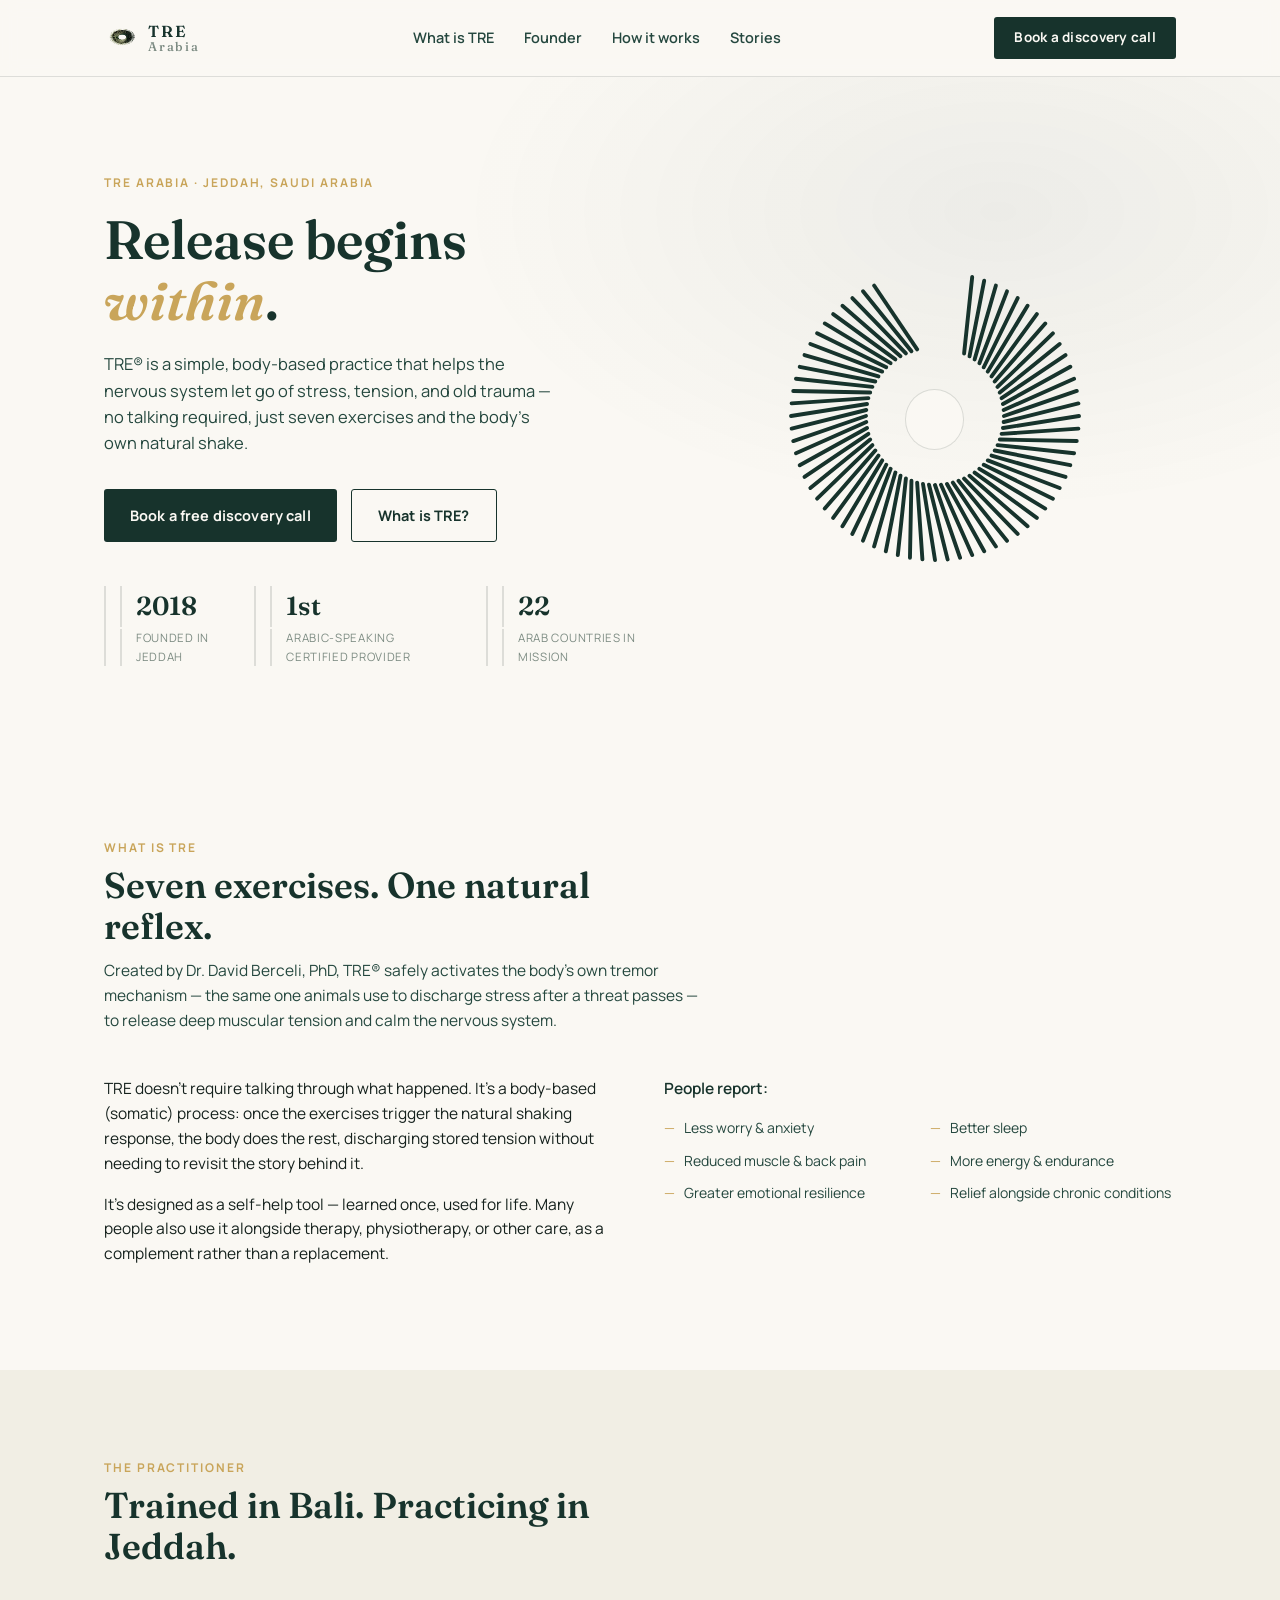
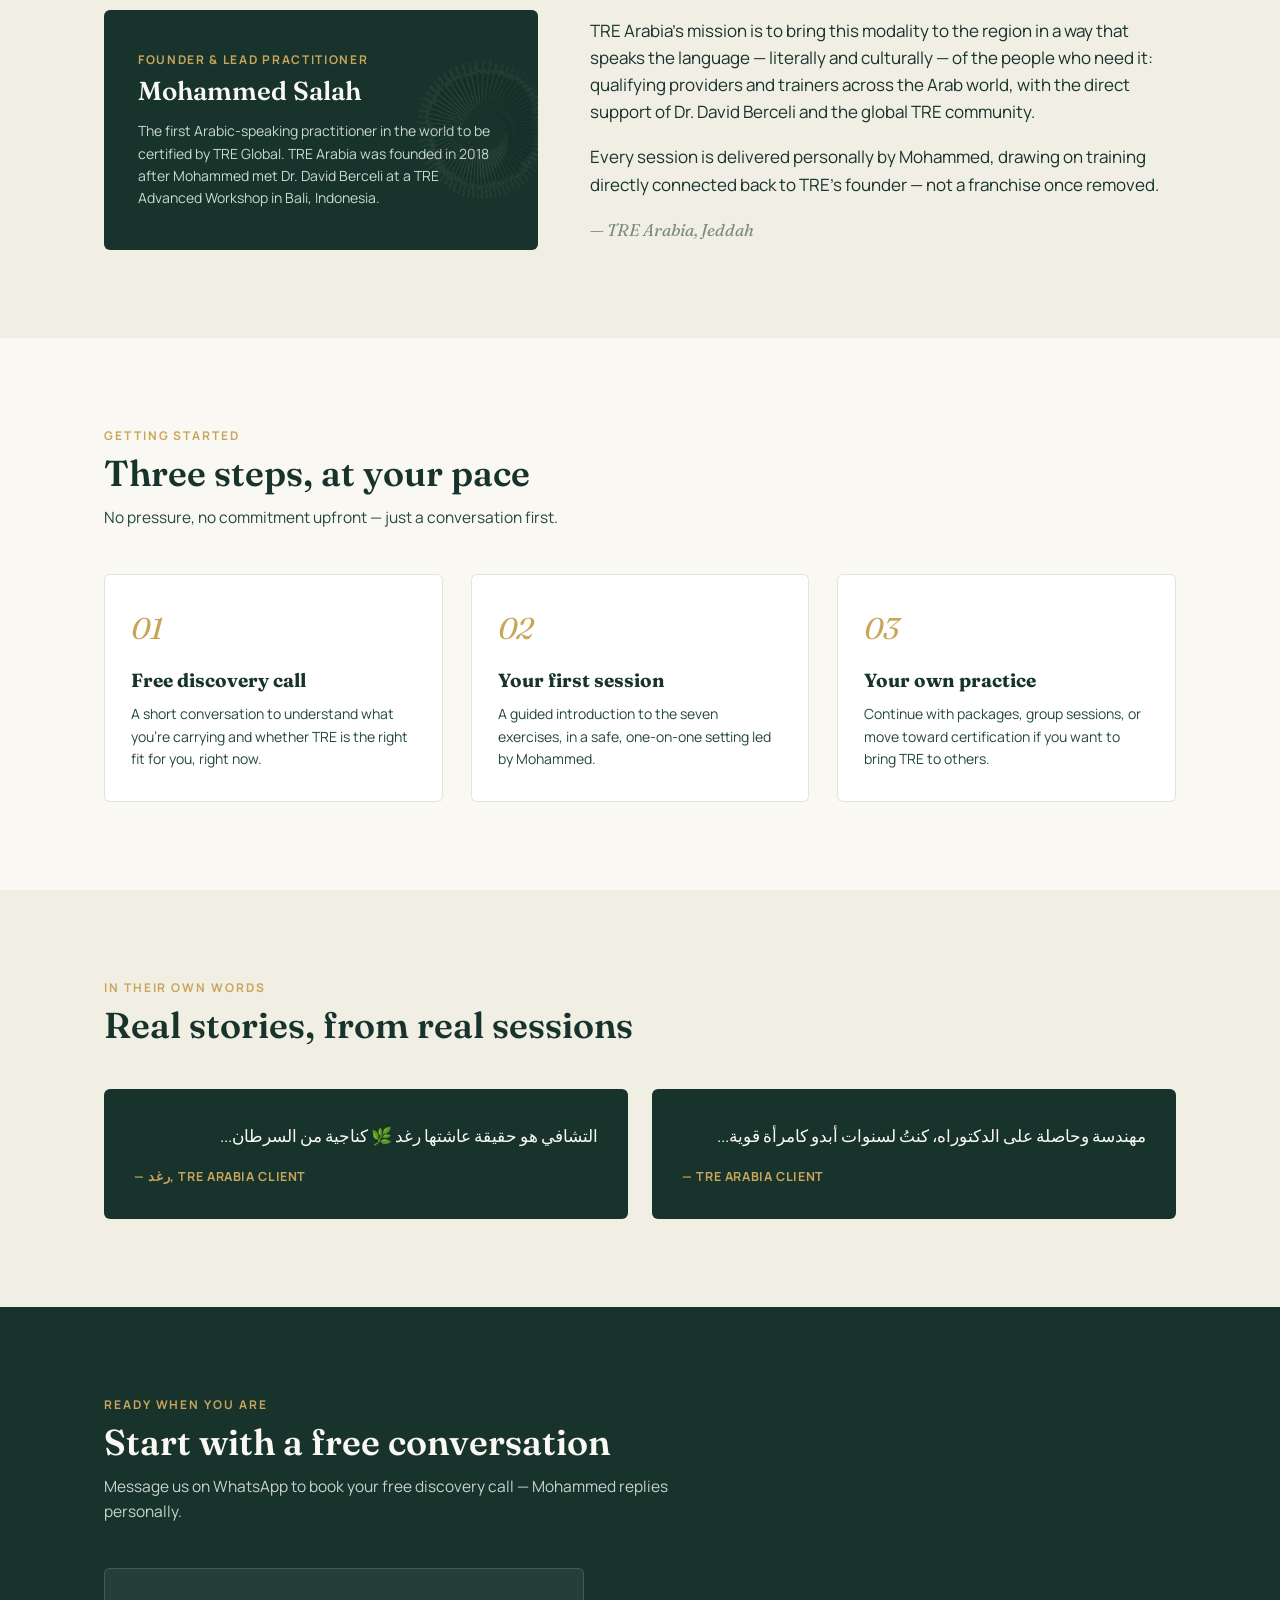
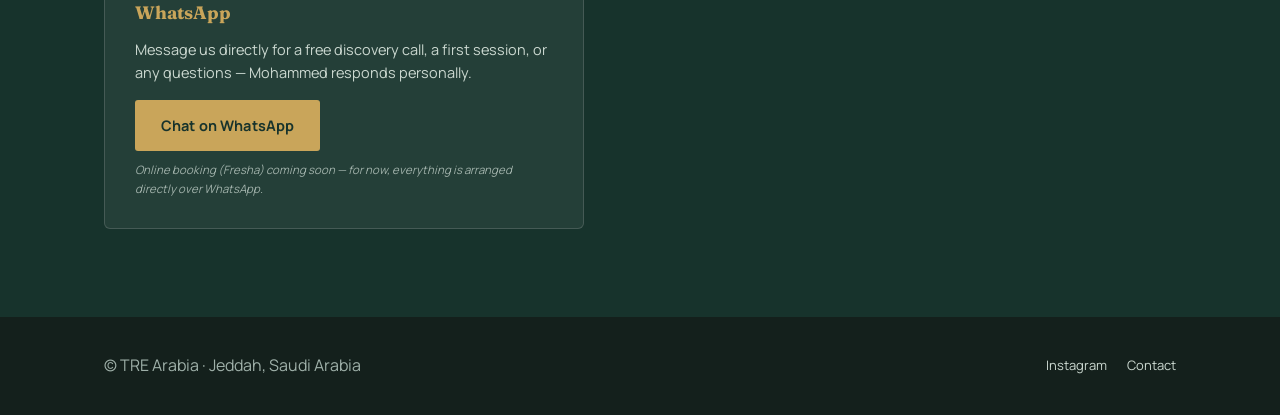
==== index.html @ e0262ec1 "Add files via upload" ====
<!DOCTYPE html>
<html lang="en">
<head>
<meta charset="UTF-8">
<meta name="viewport" content="width=device-width, initial-scale=1.0">
<title>TRE Arabia — Release Begins Within</title>
<meta name="description" content="TRE Arabia brings Tension & Trauma Releasing Exercises to Jeddah and the Gulf, led by Mohammed Salah — the first Arabic-speaking TRE Global–certified practitioner in the world.">
<link rel="icon" href="logo.png">
<link rel="preconnect" href="https://fonts.googleapis.com">
<link href="https://fonts.googleapis.com/css2?family=Fraunces:ital,opsz,wght@0,9..144,400;0,9..144,600;1,9..144,500&family=Manrope:wght@400;500;600;700;800&display=swap" rel="stylesheet">
<link rel="stylesheet" href="styles.css">
</head>
<body>

<nav class="nav">
  <div class="wrap">
    <a href="#top" class="nav-brand"><img src="mark.png" alt="TRE Arabia"><span class="nav-brand-text"><span class="l1">TRE</span><span class="l2">Arabia</span></span></a>
    <div class="nav-links">
      <a href="#what-is-tre">What is TRE</a>
      <a href="#founder">Founder</a>
      <a href="#how-it-works">How it works</a>
      <a href="#testimonials">Stories</a>
    </div>
    <a href="#contact" class="nav-cta">Book a discovery call</a>
  </div>
</nav>

<header class="hero" id="top">
  <div class="wrap">
    <div>
      <div class="eyebrow hero-eyebrow">TRE Arabia · Jeddah, Saudi Arabia</div>
      <h1>Release begins <em>within</em>.</h1>
      <p class="lede">TRE® is a simple, body-based practice that helps the nervous system let go of stress, tension, and old trauma — no talking required, just seven exercises and the body's own natural shake.</p>
      <div class="hero-actions">
        <a href="#contact" class="btn btn-primary">Book a free discovery call</a>
        <a href="#what-is-tre" class="btn btn-ghost">What is TRE?</a>
      </div>
      <div class="hero-stats">
        <div><div class="n">2018</div><div class="l">Founded in Jeddah</div></div>
        <div><div class="n">1st</div><div class="l">Arabic-speaking certified provider</div></div>
        <div><div class="n">22</div><div class="l">Arab countries in mission</div></div>
      </div>
    </div>

    <div class="spiral-stage" aria-hidden="true">
      <svg viewBox="0 0 200 200">
        <g class="spiral-line" stroke="#17332C" stroke-width="2.6" stroke-linecap="round" fill="none">
<line x1="145.3" y1="108.0" x2="196.0" y2="100.0" /><line x1="144.4" y1="111.9" x2="195.6" y2="108.4" /><line x1="143.2" y1="115.7" x2="194.5" y2="116.7" /><line x1="141.7" y1="119.4" x2="192.7" y2="124.8" /><line x1="139.8" y1="123.0" x2="190.2" y2="132.8" /><line x1="137.7" y1="126.4" x2="187.0" y2="140.6" /><line x1="135.2" y1="129.6" x2="183.1" y2="148.0" /><line x1="132.5" y1="132.5" x2="178.6" y2="155.1" /><line x1="129.6" y1="135.2" x2="173.5" y2="161.7" /><line x1="126.4" y1="137.7" x2="167.9" y2="167.9" /><line x1="123.0" y1="139.8" x2="161.7" y2="173.5" /><line x1="119.4" y1="141.7" x2="155.1" y2="178.6" /><line x1="115.7" y1="143.2" x2="148.0" y2="183.1" /><line x1="111.9" y1="144.4" x2="140.6" y2="187.0" /><line x1="108.0" y1="145.3" x2="132.8" y2="190.2" /><line x1="104.0" y1="145.8" x2="124.8" y2="192.7" /><line x1="100.0" y1="146.0" x2="116.7" y2="194.5" /><line x1="96.0" y1="145.8" x2="108.4" y2="195.6" /><line x1="92.0" y1="145.3" x2="100.0" y2="196.0" /><line x1="88.1" y1="144.4" x2="91.6" y2="195.6" /><line x1="84.3" y1="143.2" x2="83.3" y2="194.5" /><line x1="80.6" y1="141.7" x2="75.2" y2="192.7" /><line x1="77.0" y1="139.8" x2="67.2" y2="190.2" /><line x1="73.6" y1="137.7" x2="59.4" y2="187.0" /><line x1="70.4" y1="135.2" x2="52.0" y2="183.1" /><line x1="67.5" y1="132.5" x2="44.9" y2="178.6" /><line x1="64.8" y1="129.6" x2="38.3" y2="173.5" /><line x1="62.3" y1="126.4" x2="32.1" y2="167.9" /><line x1="60.2" y1="123.0" x2="26.5" y2="161.7" /><line x1="58.3" y1="119.4" x2="21.4" y2="155.1" /><line x1="56.8" y1="115.7" x2="16.9" y2="148.0" /><line x1="55.6" y1="111.9" x2="13.0" y2="140.6" /><line x1="54.7" y1="108.0" x2="9.8" y2="132.8" /><line x1="54.2" y1="104.0" x2="7.3" y2="124.8" /><line x1="54.0" y1="100.0" x2="5.5" y2="116.7" /><line x1="54.2" y1="96.0" x2="4.4" y2="108.4" /><line x1="54.7" y1="92.0" x2="4.0" y2="100.0" /><line x1="55.6" y1="88.1" x2="4.4" y2="91.6" /><line x1="56.8" y1="84.3" x2="5.5" y2="83.3" /><line x1="58.3" y1="80.6" x2="7.3" y2="75.2" /><line x1="60.2" y1="77.0" x2="9.8" y2="67.2" /><line x1="62.3" y1="73.6" x2="13.0" y2="59.4" /><line x1="64.8" y1="70.4" x2="16.9" y2="52.0" /><line x1="67.5" y1="67.5" x2="21.4" y2="44.9" /><line x1="70.4" y1="64.8" x2="26.5" y2="38.3" /><line x1="73.6" y1="62.3" x2="32.1" y2="32.1" /><line x1="77.0" y1="60.2" x2="38.3" y2="26.5" /><line x1="80.6" y1="58.3" x2="44.9" y2="21.4" /><line x1="84.3" y1="56.8" x2="52.0" y2="16.9" /><line x1="88.1" y1="55.6" x2="59.4" y2="13.0" /><line x1="119.4" y1="58.3" x2="124.8" y2="7.3" /><line x1="123.0" y1="60.2" x2="132.8" y2="9.8" /><line x1="126.4" y1="62.3" x2="140.6" y2="13.0" /><line x1="129.6" y1="64.8" x2="148.0" y2="16.9" /><line x1="132.5" y1="67.5" x2="155.1" y2="21.4" /><line x1="135.2" y1="70.4" x2="161.7" y2="26.5" /><line x1="137.7" y1="73.6" x2="167.9" y2="32.1" /><line x1="139.8" y1="77.0" x2="173.5" y2="38.3" /><line x1="141.7" y1="80.6" x2="178.6" y2="44.9" /><line x1="143.2" y1="84.3" x2="183.1" y2="52.0" /><line x1="144.4" y1="88.1" x2="187.0" y2="59.4" /><line x1="145.3" y1="92.0" x2="190.2" y2="67.2" /><line x1="145.8" y1="96.0" x2="192.7" y2="75.2" /><line x1="146.0" y1="100.0" x2="194.5" y2="83.3" /><line x1="145.8" y1="104.0" x2="195.6" y2="91.6" />
        </g>
      </svg>
      <div class="spiral-core"><div class="hole"></div></div>
    </div>
  </div>
</header>

<section id="what-is-tre">
  <div class="wrap">
    <div class="section-head">
      <div class="eyebrow">What is TRE</div>
      <h2>Seven exercises. One natural reflex.</h2>
      <p>Created by Dr. David Berceli, PhD, TRE® safely activates the body's own tremor mechanism — the same one animals use to discharge stress after a threat passes — to release deep muscular tension and calm the nervous system.</p>
    </div>
    <div class="tre-grid">
      <div>
        <p>TRE doesn't require talking through what happened. It's a body-based (somatic) process: once the exercises trigger the natural shaking response, the body does the rest, discharging stored tension without needing to revisit the story behind it.</p>
        <p>It's designed as a self-help tool — learned once, used for life. Many people also use it alongside therapy, physiotherapy, or other care, as a complement rather than a replacement.</p>
      </div>
      <div>
        <p style="font-weight:600; color:var(--teal-deep);">People report:</p>
        <ul class="benefit-list">
          <li>Less worry &amp; anxiety</li>
          <li>Better sleep</li>
          <li>Reduced muscle &amp; back pain</li>
          <li>More energy &amp; endurance</li>
          <li>Greater emotional resilience</li>
          <li>Relief alongside chronic conditions</li>
        </ul>
      </div>
    </div>
  </div>
</section>

<section class="section-alt" id="founder">
  <div class="wrap">
    <div class="section-head">
      <div class="eyebrow">The practitioner</div>
      <h2>Trained in Bali. Practicing in Jeddah.</h2>
    </div>
    <div class="founder">
      <div class="founder-card">
        <img class="mark" src="mark.png" alt="">
        <div class="role">Founder &amp; Lead Practitioner</div>
        <h3>Mohammed Salah</h3>
        <p class="tag">The first Arabic-speaking practitioner in the world to be certified by TRE Global. TRE Arabia was founded in 2018 after Mohammed met Dr. David Berceli at a TRE Advanced Workshop in Bali, Indonesia.</p>
      </div>
      <div class="founder-quote">
        <p>TRE Arabia's mission is to bring this modality to the region in a way that speaks the language — literally and culturally — of the people who need it: qualifying providers and trainers across the Arab world, with the direct support of Dr. David Berceli and the global TRE community.</p>
        <p>Every session is delivered personally by Mohammed, drawing on training directly connected back to TRE's founder — not a franchise once removed.</p>
        <div class="signed">— TRE Arabia, Jeddah</div>
      </div>
    </div>
  </div>
</section>

<section id="how-it-works">
  <div class="wrap">
    <div class="section-head">
      <div class="eyebrow">Getting started</div>
      <h2>Three steps, at your pace</h2>
      <p>No pressure, no commitment upfront — just a conversation first.</p>
    </div>
    <div class="steps">
      <div class="step">
        <div class="num">01</div>
        <h4>Free discovery call</h4>
        <p>A short conversation to understand what you're carrying and whether TRE is the right fit for you, right now.</p>
      </div>
      <div class="step">
        <div class="num">02</div>
        <h4>Your first session</h4>
        <p>A guided introduction to the seven exercises, in a safe, one-on-one setting led by Mohammed.</p>
      </div>
      <div class="step">
        <div class="num">03</div>
        <h4>Your own practice</h4>
        <p>Continue with packages, group sessions, or move toward certification if you want to bring TRE to others.</p>
      </div>
    </div>
  </div>
</section>

<section class="section-alt" id="testimonials">
  <div class="wrap">
    <div class="section-head">
      <div class="eyebrow">In their own words</div>
      <h2>Real stories, from real sessions</h2>
    </div>
    <div class="testi-grid">
      <div class="testi rtl">
        <p>التشافي هو حقيقة عاشتها رغد 🌿 كناجية من السرطان...</p>
        <div class="attrib">— رغد, TRE Arabia client</div>
      </div>
      <div class="testi rtl">
        <p>مهندسة وحاصلة على الدكتوراه، كنتُ لسنوات أبدو كامرأة قوية...</p>
        <div class="attrib">— TRE Arabia client</div>
      </div>
    </div>
  </div>
</section>

<section class="contact" id="contact">
  <div class="wrap">
    <div class="section-head">
      <div class="eyebrow" style="color:var(--brass);">Ready when you are</div>
      <h2>Start with a free conversation</h2>
      <p>Message us on WhatsApp to book your free discovery call — Mohammed replies personally.</p>
    </div>
    <div class="contact-grid" style="grid-template-columns:1fr; max-width:480px;">
      <div class="contact-card">
        <h4>WhatsApp</h4>
        <p>Message us directly for a free discovery call, a first session, or any questions — Mohammed responds personally.</p>
        <a class="btn btn-primary" href="https://wa.me/966568954047" target="_blank" rel="noopener">Chat on WhatsApp</a>
        <div class="placeholder-note">Online booking (Fresha) coming soon — for now, everything is arranged directly over WhatsApp.</div>
      </div>
    </div>
  </div>
</section>

<footer>
  <div class="wrap">
    <div>© <span id="year"></span> TRE Arabia · Jeddah, Saudi Arabia</div>
    <div class="foot-links">
      <a href="https://instagram.com/tre_arabia" target="_blank" rel="noopener">Instagram</a>
      <a href="#contact">Contact</a>
    </div>
  </div>
</footer>

<script src="script.js"></script>
</body>
</html>
---- styles.css ----
/* ============================================================
   TRE ARABIA — Design tokens
   Palette drawn from the brand mark: deep teal spiral, sage-grey
   wordmark, warm cream ground, muted brass as the one accent.
   ============================================================ */
:root{
  --teal-deep:   #17332C;
  --teal-mid:    #24473E;
  --sage:        #7C8B82;
  --cream:       #FAF8F3;
  --cream-dim:   #F1EEE4;
  --ink:         #14201C;
  --brass:       #C9A55A;
  --line:        rgba(20,32,28,.12);

  --serif: 'Fraunces', 'Iowan Old Style', Georgia, serif;
  --sans: 'Manrope', -apple-system, 'Segoe UI', sans-serif;

  --maxw: 1120px;
}

*{ box-sizing:border-box; margin:0; padding:0; }
html{ scroll-behavior:smooth; }
body{
  background:var(--cream);
  color:var(--ink);
  font-family:var(--sans);
  font-weight:400;
  line-height:1.6;
  -webkit-font-smoothing:antialiased;
}
img{ max-width:100%; display:block; }
a{ color:inherit; text-decoration:none; }
.wrap{ max-width:var(--maxw); margin:0 auto; padding:0 24px; }

h1,h2,h3{ font-family:var(--serif); font-weight:600; color:var(--teal-deep); line-height:1.12; }
.eyebrow{
  font-family:var(--sans); font-size:12px; letter-spacing:.16em; text-transform:uppercase;
  color:var(--brass); font-weight:700;
}

/* focus visibility */
a:focus-visible, button:focus-visible{ outline:2px solid var(--brass); outline-offset:3px; }

@media (prefers-reduced-motion: reduce){
  *{ animation-duration:.001ms !important; animation-iteration-count:1 !important; transition-duration:.001ms !important; }
}

/* ============================================================
   NAV
   ============================================================ */
.nav{
  position:sticky; top:0; z-index:50;
  background:rgba(250,248,243,.92); backdrop-filter:blur(8px);
  border-bottom:1px solid var(--line);
}
.nav .wrap{ display:flex; align-items:center; justify-content:space-between; height:76px; }
.nav-brand{ display:flex; align-items:center; gap:10px; font-family:var(--serif); font-weight:600; color:var(--teal-deep); }
.nav-brand img{ height:34px; width:34px; }
.nav-brand-text{ display:flex; flex-direction:column; line-height:1.05; }
.nav-brand-text .l1{ font-size:16px; letter-spacing:.14em; }
.nav-brand-text .l2{ font-size:12.5px; letter-spacing:.14em; color:var(--sage); font-weight:500; margin-top:1px; }
.nav-links{ display:flex; gap:30px; font-size:14.5px; font-weight:600; color:var(--teal-mid); }
.nav-links a{ position:relative; padding:4px 0; }
.nav-links a::after{
  content:''; position:absolute; left:0; right:0; bottom:-2px; height:2px; background:var(--brass);
  transform:scaleX(0); transition:transform .25s ease;
}
.nav-links a:hover::after{ transform:scaleX(1); }
.nav-cta{
  background:var(--teal-deep); color:var(--cream); padding:10px 20px; border-radius:3px;
  font-size:13.5px; font-weight:700; letter-spacing:.02em; white-space:nowrap;
  transition:background .2s ease;
}
.nav-cta:hover{ background:var(--teal-mid); }
@media (max-width:760px){ .nav-links{ display:none; } }

/* ============================================================
   HERO — the signature moment: the spiral, breathing
   ============================================================ */
.hero{
  position:relative; overflow:hidden;
  padding:96px 0 84px;
  background:
    radial-gradient(ellipse 900px 500px at 78% 20%, rgba(23,51,44,.06), transparent 60%),
    var(--cream);
}
.hero .wrap{ display:grid; grid-template-columns:1.05fr .95fr; gap:56px; align-items:center; }
.hero-eyebrow{ margin-bottom:18px; }
.hero h1{
  font-size:clamp(34px,4.6vw,54px);
  max-width:560px;
}
.hero h1 em{ font-style:italic; color:var(--brass); }
.hero p.lede{
  margin-top:20px; max-width:460px; font-size:16.5px; color:var(--teal-mid);
}
.hero-actions{ margin-top:32px; display:flex; gap:14px; flex-wrap:wrap; }
.btn{
  display:inline-flex; align-items:center; gap:8px;
  padding:14px 26px; border-radius:3px; font-weight:700; font-size:14.5px;
  letter-spacing:.01em; transition:transform .2s ease, background .2s ease;
}
.btn-primary{ background:var(--teal-deep); color:var(--cream); }
.btn-primary:hover{ background:var(--teal-mid); transform:translateY(-1px); }
.btn-ghost{ border:1.5px solid var(--teal-deep); color:var(--teal-deep); }
.btn-ghost:hover{ background:var(--teal-deep); color:var(--cream); }

.hero-stats{ display:flex; gap:34px; margin-top:44px; }
.hero-stats div{ border-left:2px solid var(--line); padding-left:14px; }
.hero-stats .n{ font-family:var(--serif); font-size:26px; color:var(--teal-deep); font-weight:600; }
.hero-stats .l{ font-size:11.5px; letter-spacing:.06em; text-transform:uppercase; color:var(--sage); margin-top:2px; }

/* spiral */
.spiral-stage{ position:relative; aspect-ratio:1/1; max-width:440px; margin:0 auto; }
.spiral-stage svg{ width:100%; height:100%; }
.spiral-line{
  transform-origin:center;
  animation: breathe 7s ease-in-out infinite;
}
.spiral-core{
  position:absolute; inset:0; display:flex; align-items:center; justify-content:center;
}
.spiral-core .hole{
  width:19%; height:19%; border-radius:50%; background:var(--cream);
  box-shadow:0 0 0 1px var(--line);
  animation: pulse-hole 7s ease-in-out infinite;
}
@keyframes breathe{
  0%,100%{ transform:rotate(0deg) scale(1); opacity:.92; }
  50%{ transform:rotate(8deg) scale(1.035); opacity:1; }
}
@keyframes pulse-hole{
  0%,100%{ transform:scale(1); }
  50%{ transform:scale(1.12); }
}

@media (max-width:860px){
  .hero .wrap{ grid-template-columns:1fr; }
  .spiral-stage{ order:-1; max-width:280px; }
  .hero h1, .hero p.lede{ max-width:100%; }
}

/* ============================================================
   SECTION SCAFFOLD
   ============================================================ */
section{ padding:88px 0; }
.section-alt{ background:var(--cream-dim); }
.section-head{ max-width:600px; margin-bottom:44px; }
.section-head h2{ font-size:clamp(26px,3vw,36px); margin-top:8px; }
.section-head p{ color:var(--teal-mid); margin-top:12px; font-size:15.5px; }

/* ============================================================
   WHAT IS TRE
   ============================================================ */
.tre-grid{ display:grid; grid-template-columns:1fr 1fr; gap:48px; align-items:start; }
.tre-grid p{ font-size:15.5px; color:var(--ink); margin-bottom:16px; }
.benefit-list{ display:grid; grid-template-columns:1fr 1fr; gap:10px 20px; margin-top:8px; }
.benefit-list li{
  list-style:none; font-size:14px; color:var(--teal-mid); padding-left:20px; position:relative;
}
.benefit-list li::before{ content:'—'; position:absolute; left:0; color:var(--brass); }
@media (max-width:760px){ .tre-grid{ grid-template-columns:1fr; } }

/* ============================================================
   FOUNDER
   ============================================================ */
.founder{ display:grid; grid-template-columns:.85fr 1.15fr; gap:52px; align-items:center; }
.founder-card{
  background:var(--teal-deep); border-radius:6px; padding:40px 34px; color:var(--cream);
  position:relative; overflow:hidden;
}
.founder-card .mark{ position:absolute; right:-30px; bottom:-30px; width:180px; opacity:.08; }
.founder-card .role{ font-size:12px; letter-spacing:.14em; text-transform:uppercase; color:var(--brass); font-weight:700; }
.founder-card h3{ color:var(--cream); font-size:26px; margin-top:8px; }
.founder-card .tag{ margin-top:14px; font-size:14px; color:#CBD8D0; line-height:1.6; }
.founder-quote{ font-size:17px; color:var(--teal-deep); }
.founder-quote p{ margin-bottom:18px; }
.founder-quote .signed{ font-family:var(--serif); font-style:italic; color:var(--sage); margin-top:8px; }
@media (max-width:860px){ .founder{ grid-template-columns:1fr; } }

/* ============================================================
   HOW IT WORKS
   ============================================================ */
.steps{ display:grid; grid-template-columns:repeat(3,1fr); gap:28px; }
.step{ background:#fff; border:1px solid var(--line); border-radius:6px; padding:30px 26px; }
.step .num{ font-family:var(--serif); font-size:30px; color:var(--brass); font-style:italic; }
.step h4{ font-family:var(--serif); font-size:19px; color:var(--teal-deep); margin:12px 0 8px; }
.step p{ font-size:14px; color:var(--teal-mid); }
@media (max-width:860px){ .steps{ grid-template-columns:1fr; } }

/* ============================================================
   TESTIMONIALS
   ============================================================ */
.testi-grid{ display:grid; grid-template-columns:repeat(2,1fr); gap:24px; }
.testi{
  background:var(--teal-deep); color:var(--cream); border-radius:6px; padding:32px 30px;
  display:flex; flex-direction:column; gap:16px;
}
.testi p{ font-size:16px; line-height:1.75; }
.testi.rtl p{ direction:rtl; text-align:right; font-size:17px; }
.testi .attrib{ font-size:12.5px; letter-spacing:.05em; text-transform:uppercase; color:var(--brass); font-weight:700; }
@media (max-width:760px){ .testi-grid{ grid-template-columns:1fr; } }

/* ============================================================
   CONTACT
   ============================================================ */
.contact{ background:var(--teal-deep); color:var(--cream); }
.contact .section-head p{ color:#C9D3CE; }
.contact .section-head h2{ color:var(--cream); }
.contact-grid{ display:grid; grid-template-columns:1fr 1fr; gap:40px; }
.contact-card{
  background:rgba(250,248,243,.06); border:1px solid rgba(250,248,243,.15); border-radius:6px; padding:30px;
}
.contact-card h4{ font-family:var(--serif); font-size:18px; margin-bottom:10px; color:var(--brass); }
.contact-card p{ font-size:14.5px; color:#CBD8D0; margin-bottom:16px; }
.contact-card .btn-primary{ background:var(--brass); color:var(--teal-deep); }
.contact-card .btn-primary:hover{ background:#dbb96e; }
.placeholder-note{ font-size:11.5px; color:#9FB0A9; margin-top:10px; font-style:italic; }
@media (max-width:760px){ .contact-grid{ grid-template-columns:1fr; } }

/* ============================================================
   FOOTER
   ============================================================ */
footer{ background:var(--ink); color:#9FB0A9; padding:36px 0; }
footer .wrap{ display:flex; justify-content:space-between; align-items:center; flex-wrap:wrap; gap:12px; }
footer a{ color:#CBD8D0; }
footer a:hover{ color:var(--brass); }
.foot-links{ display:flex; gap:20px; font-size:13px; }
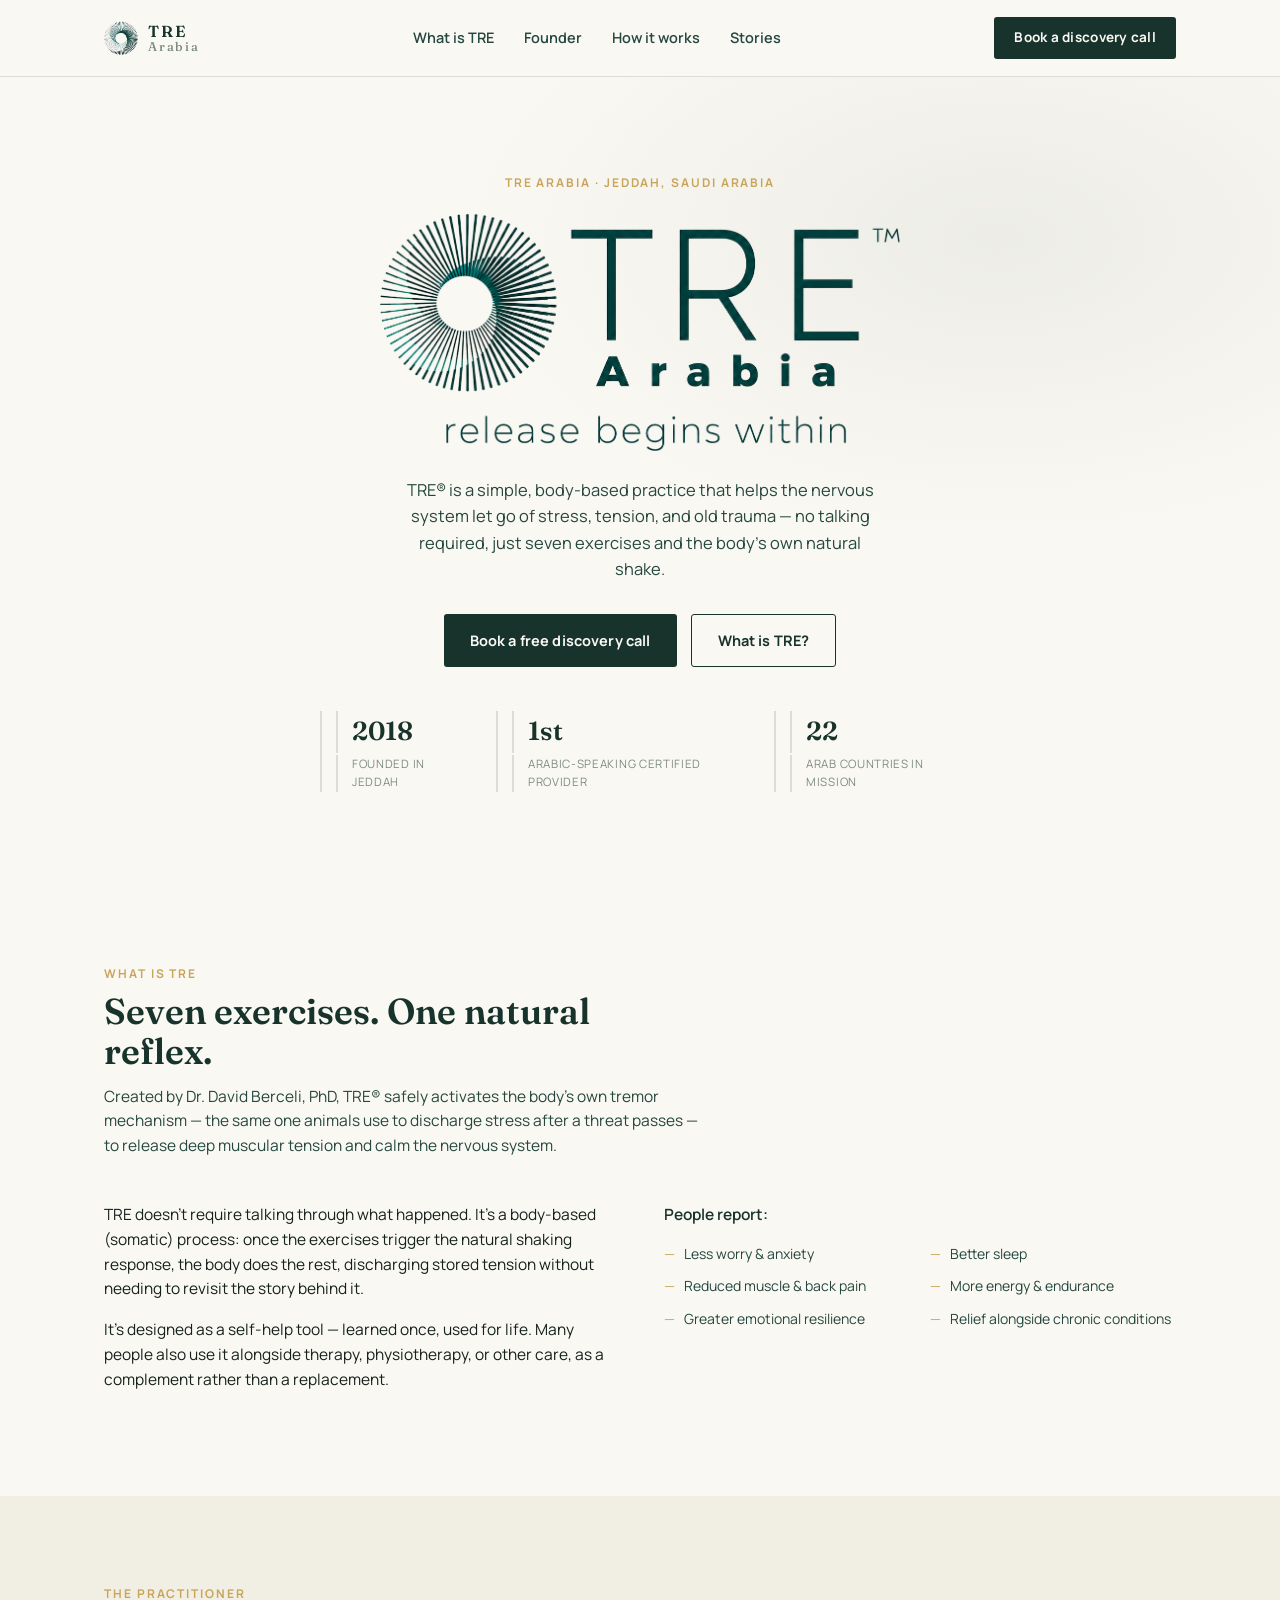
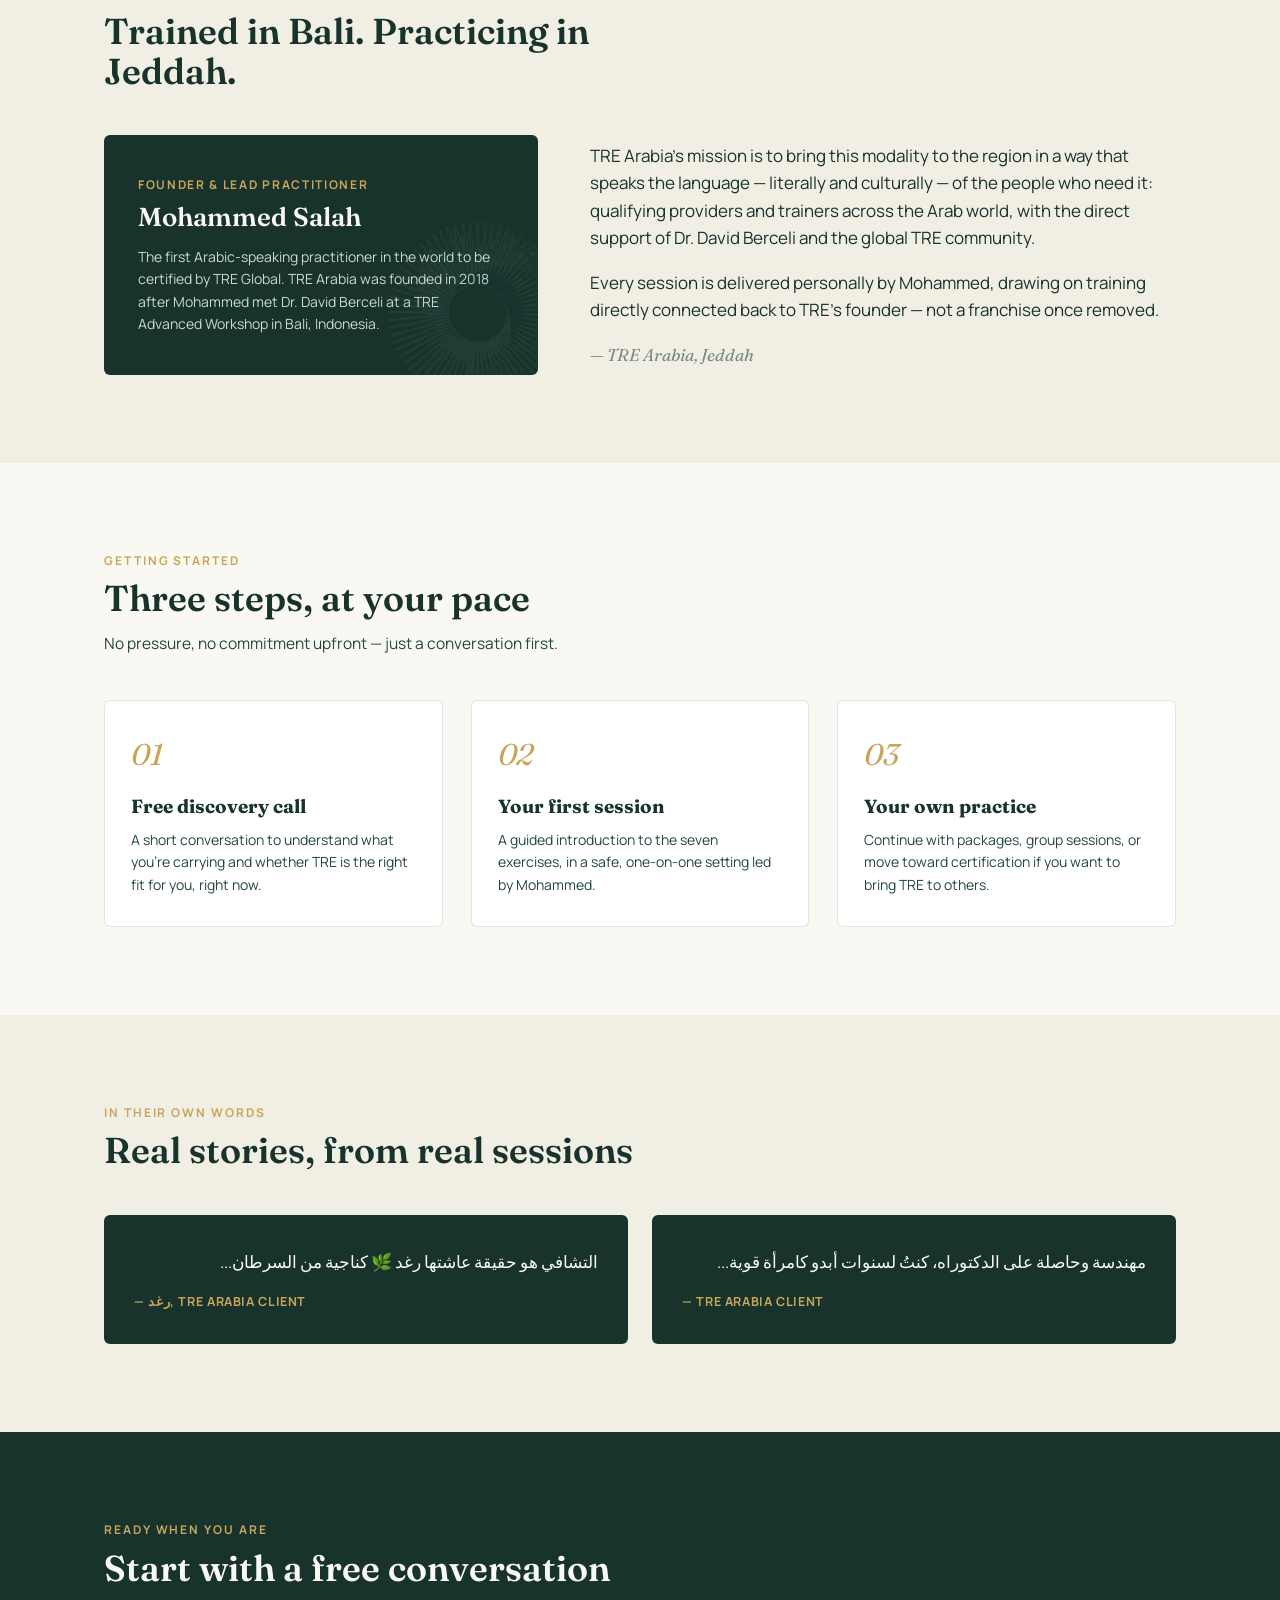
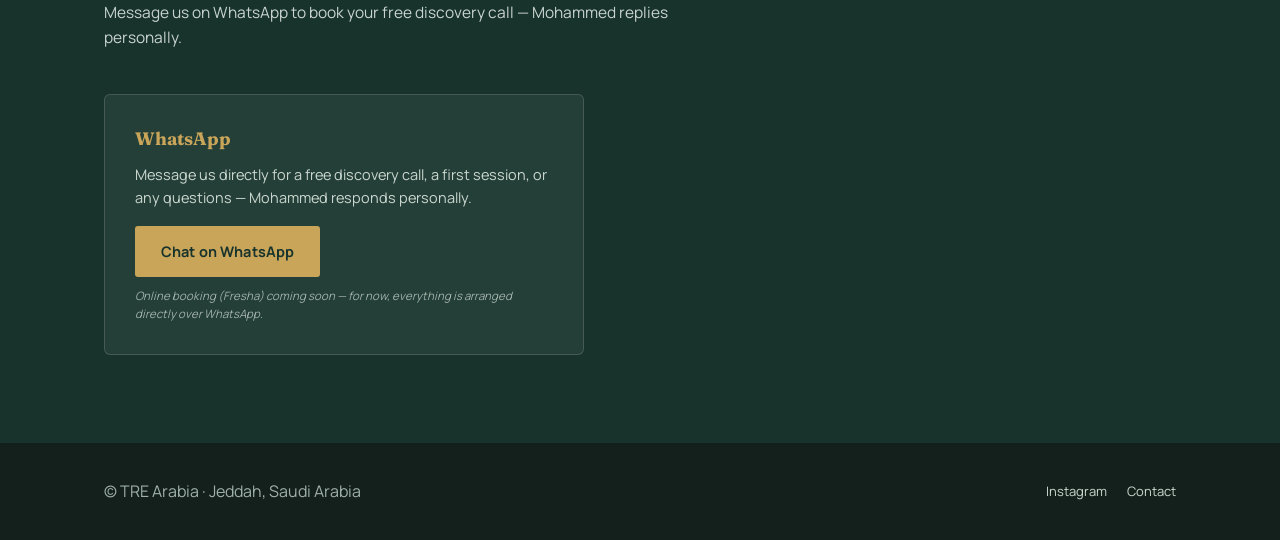
==== commit bcb1b4e3: "Add files via upload" ====
--- a/index.html
+++ b/index.html
@@ -26,10 +26,11 @@
 </nav>
 
 <header class="hero" id="top">
-  <div class="wrap">
-    <div>
+  <div class="wrap hero-single">
+    <div class="hero-content">
       <div class="eyebrow hero-eyebrow">TRE Arabia · Jeddah, Saudi Arabia</div>
-      <h1>Release begins <em>within</em>.</h1>
+      <img src="hero-lockup.png" alt="TRE Arabia — Release begins within" class="hero-lockup">
+      <h1 class="sr-only">Release begins within.</h1>
       <p class="lede">TRE® is a simple, body-based practice that helps the nervous system let go of stress, tension, and old trauma — no talking required, just seven exercises and the body's own natural shake.</p>
       <div class="hero-actions">
         <a href="#contact" class="btn btn-primary">Book a free discovery call</a>
@@ -40,15 +41,6 @@
         <div><div class="n">1st</div><div class="l">Arabic-speaking certified provider</div></div>
         <div><div class="n">22</div><div class="l">Arab countries in mission</div></div>
       </div>
-    </div>
-
-    <div class="spiral-stage" aria-hidden="true">
-      <svg viewBox="0 0 200 200">
-        <g class="spiral-line" stroke="#17332C" stroke-width="2.6" stroke-linecap="round" fill="none">
-<line x1="145.3" y1="108.0" x2="196.0" y2="100.0" /><line x1="144.4" y1="111.9" x2="195.6" y2="108.4" /><line x1="143.2" y1="115.7" x2="194.5" y2="116.7" /><line x1="141.7" y1="119.4" x2="192.7" y2="124.8" /><line x1="139.8" y1="123.0" x2="190.2" y2="132.8" /><line x1="137.7" y1="126.4" x2="187.0" y2="140.6" /><line x1="135.2" y1="129.6" x2="183.1" y2="148.0" /><line x1="132.5" y1="132.5" x2="178.6" y2="155.1" /><line x1="129.6" y1="135.2" x2="173.5" y2="161.7" /><line x1="126.4" y1="137.7" x2="167.9" y2="167.9" /><line x1="123.0" y1="139.8" x2="161.7" y2="173.5" /><line x1="119.4" y1="141.7" x2="155.1" y2="178.6" /><line x1="115.7" y1="143.2" x2="148.0" y2="183.1" /><line x1="111.9" y1="144.4" x2="140.6" y2="187.0" /><line x1="108.0" y1="145.3" x2="132.8" y2="190.2" /><line x1="104.0" y1="145.8" x2="124.8" y2="192.7" /><line x1="100.0" y1="146.0" x2="116.7" y2="194.5" /><line x1="96.0" y1="145.8" x2="108.4" y2="195.6" /><line x1="92.0" y1="145.3" x2="100.0" y2="196.0" /><line x1="88.1" y1="144.4" x2="91.6" y2="195.6" /><line x1="84.3" y1="143.2" x2="83.3" y2="194.5" /><line x1="80.6" y1="141.7" x2="75.2" y2="192.7" /><line x1="77.0" y1="139.8" x2="67.2" y2="190.2" /><line x1="73.6" y1="137.7" x2="59.4" y2="187.0" /><line x1="70.4" y1="135.2" x2="52.0" y2="183.1" /><line x1="67.5" y1="132.5" x2="44.9" y2="178.6" /><line x1="64.8" y1="129.6" x2="38.3" y2="173.5" /><line x1="62.3" y1="126.4" x2="32.1" y2="167.9" /><line x1="60.2" y1="123.0" x2="26.5" y2="161.7" /><line x1="58.3" y1="119.4" x2="21.4" y2="155.1" /><line x1="56.8" y1="115.7" x2="16.9" y2="148.0" /><line x1="55.6" y1="111.9" x2="13.0" y2="140.6" /><line x1="54.7" y1="108.0" x2="9.8" y2="132.8" /><line x1="54.2" y1="104.0" x2="7.3" y2="124.8" /><line x1="54.0" y1="100.0" x2="5.5" y2="116.7" /><line x1="54.2" y1="96.0" x2="4.4" y2="108.4" /><line x1="54.7" y1="92.0" x2="4.0" y2="100.0" /><line x1="55.6" y1="88.1" x2="4.4" y2="91.6" /><line x1="56.8" y1="84.3" x2="5.5" y2="83.3" /><line x1="58.3" y1="80.6" x2="7.3" y2="75.2" /><line x1="60.2" y1="77.0" x2="9.8" y2="67.2" /><line x1="62.3" y1="73.6" x2="13.0" y2="59.4" /><line x1="64.8" y1="70.4" x2="16.9" y2="52.0" /><line x1="67.5" y1="67.5" x2="21.4" y2="44.9" /><line x1="70.4" y1="64.8" x2="26.5" y2="38.3" /><line x1="73.6" y1="62.3" x2="32.1" y2="32.1" /><line x1="77.0" y1="60.2" x2="38.3" y2="26.5" /><line x1="80.6" y1="58.3" x2="44.9" y2="21.4" /><line x1="84.3" y1="56.8" x2="52.0" y2="16.9" /><line x1="88.1" y1="55.6" x2="59.4" y2="13.0" /><line x1="119.4" y1="58.3" x2="124.8" y2="7.3" /><line x1="123.0" y1="60.2" x2="132.8" y2="9.8" /><line x1="126.4" y1="62.3" x2="140.6" y2="13.0" /><line x1="129.6" y1="64.8" x2="148.0" y2="16.9" /><line x1="132.5" y1="67.5" x2="155.1" y2="21.4" /><line x1="135.2" y1="70.4" x2="161.7" y2="26.5" /><line x1="137.7" y1="73.6" x2="167.9" y2="32.1" /><line x1="139.8" y1="77.0" x2="173.5" y2="38.3" /><line x1="141.7" y1="80.6" x2="178.6" y2="44.9" /><line x1="143.2" y1="84.3" x2="183.1" y2="52.0" /><line x1="144.4" y1="88.1" x2="187.0" y2="59.4" /><line x1="145.3" y1="92.0" x2="190.2" y2="67.2" /><line x1="145.8" y1="96.0" x2="192.7" y2="75.2" /><line x1="146.0" y1="100.0" x2="194.5" y2="83.3" /><line x1="145.8" y1="104.0" x2="195.6" y2="91.6" />
-        </g>
-      </svg>
-      <div class="spiral-core"><div class="hole"></div></div>
     </div>
   </div>
 </header>
--- a/styles.css
+++ b/styles.css
@@ -85,17 +85,15 @@
     radial-gradient(ellipse 900px 500px at 78% 20%, rgba(23,51,44,.06), transparent 60%),
     var(--cream);
 }
-.hero .wrap{ display:grid; grid-template-columns:1.05fr .95fr; gap:56px; align-items:center; }
-.hero-eyebrow{ margin-bottom:18px; }
-.hero h1{
-  font-size:clamp(34px,4.6vw,54px);
-  max-width:560px;
+.hero-single{ display:flex; justify-content:center; }
+.hero-content{ max-width:640px; text-align:center; }
+.hero-eyebrow{ margin-bottom:22px; }
+.hero-lockup{ width:100%; max-width:520px; margin:0 auto 26px; display:block; }
+.sr-only{ position:absolute; width:1px; height:1px; overflow:hidden; clip:rect(0,0,0,0); white-space:nowrap; }
+.hero p.lede{
+  margin:0 auto; max-width:480px; font-size:16.5px; color:var(--teal-mid);
 }
-.hero h1 em{ font-style:italic; color:var(--brass); }
-.hero p.lede{
-  margin-top:20px; max-width:460px; font-size:16.5px; color:var(--teal-mid);
-}
-.hero-actions{ margin-top:32px; display:flex; gap:14px; flex-wrap:wrap; }
+.hero-actions{ margin-top:32px; display:flex; gap:14px; flex-wrap:wrap; justify-content:center; }
 .btn{
   display:inline-flex; align-items:center; gap:8px;
   padding:14px 26px; border-radius:3px; font-weight:700; font-size:14.5px;
@@ -106,40 +104,12 @@
 .btn-ghost{ border:1.5px solid var(--teal-deep); color:var(--teal-deep); }
 .btn-ghost:hover{ background:var(--teal-deep); color:var(--cream); }
 
-.hero-stats{ display:flex; gap:34px; margin-top:44px; }
-.hero-stats div{ border-left:2px solid var(--line); padding-left:14px; }
+.hero-stats{ display:flex; gap:34px; margin-top:44px; justify-content:center; }
+.hero-stats div{ border-left:2px solid var(--line); padding-left:14px; text-align:left; }
 .hero-stats .n{ font-family:var(--serif); font-size:26px; color:var(--teal-deep); font-weight:600; }
 .hero-stats .l{ font-size:11.5px; letter-spacing:.06em; text-transform:uppercase; color:var(--sage); margin-top:2px; }
 
-/* spiral */
-.spiral-stage{ position:relative; aspect-ratio:1/1; max-width:440px; margin:0 auto; }
-.spiral-stage svg{ width:100%; height:100%; }
-.spiral-line{
-  transform-origin:center;
-  animation: breathe 7s ease-in-out infinite;
-}
-.spiral-core{
-  position:absolute; inset:0; display:flex; align-items:center; justify-content:center;
-}
-.spiral-core .hole{
-  width:19%; height:19%; border-radius:50%; background:var(--cream);
-  box-shadow:0 0 0 1px var(--line);
-  animation: pulse-hole 7s ease-in-out infinite;
-}
-@keyframes breathe{
-  0%,100%{ transform:rotate(0deg) scale(1); opacity:.92; }
-  50%{ transform:rotate(8deg) scale(1.035); opacity:1; }
-}
-@keyframes pulse-hole{
-  0%,100%{ transform:scale(1); }
-  50%{ transform:scale(1.12); }
-}
 
-@media (max-width:860px){
-  .hero .wrap{ grid-template-columns:1fr; }
-  .spiral-stage{ order:-1; max-width:280px; }
-  .hero h1, .hero p.lede{ max-width:100%; }
-}
 
 /* ============================================================
    SECTION SCAFFOLD
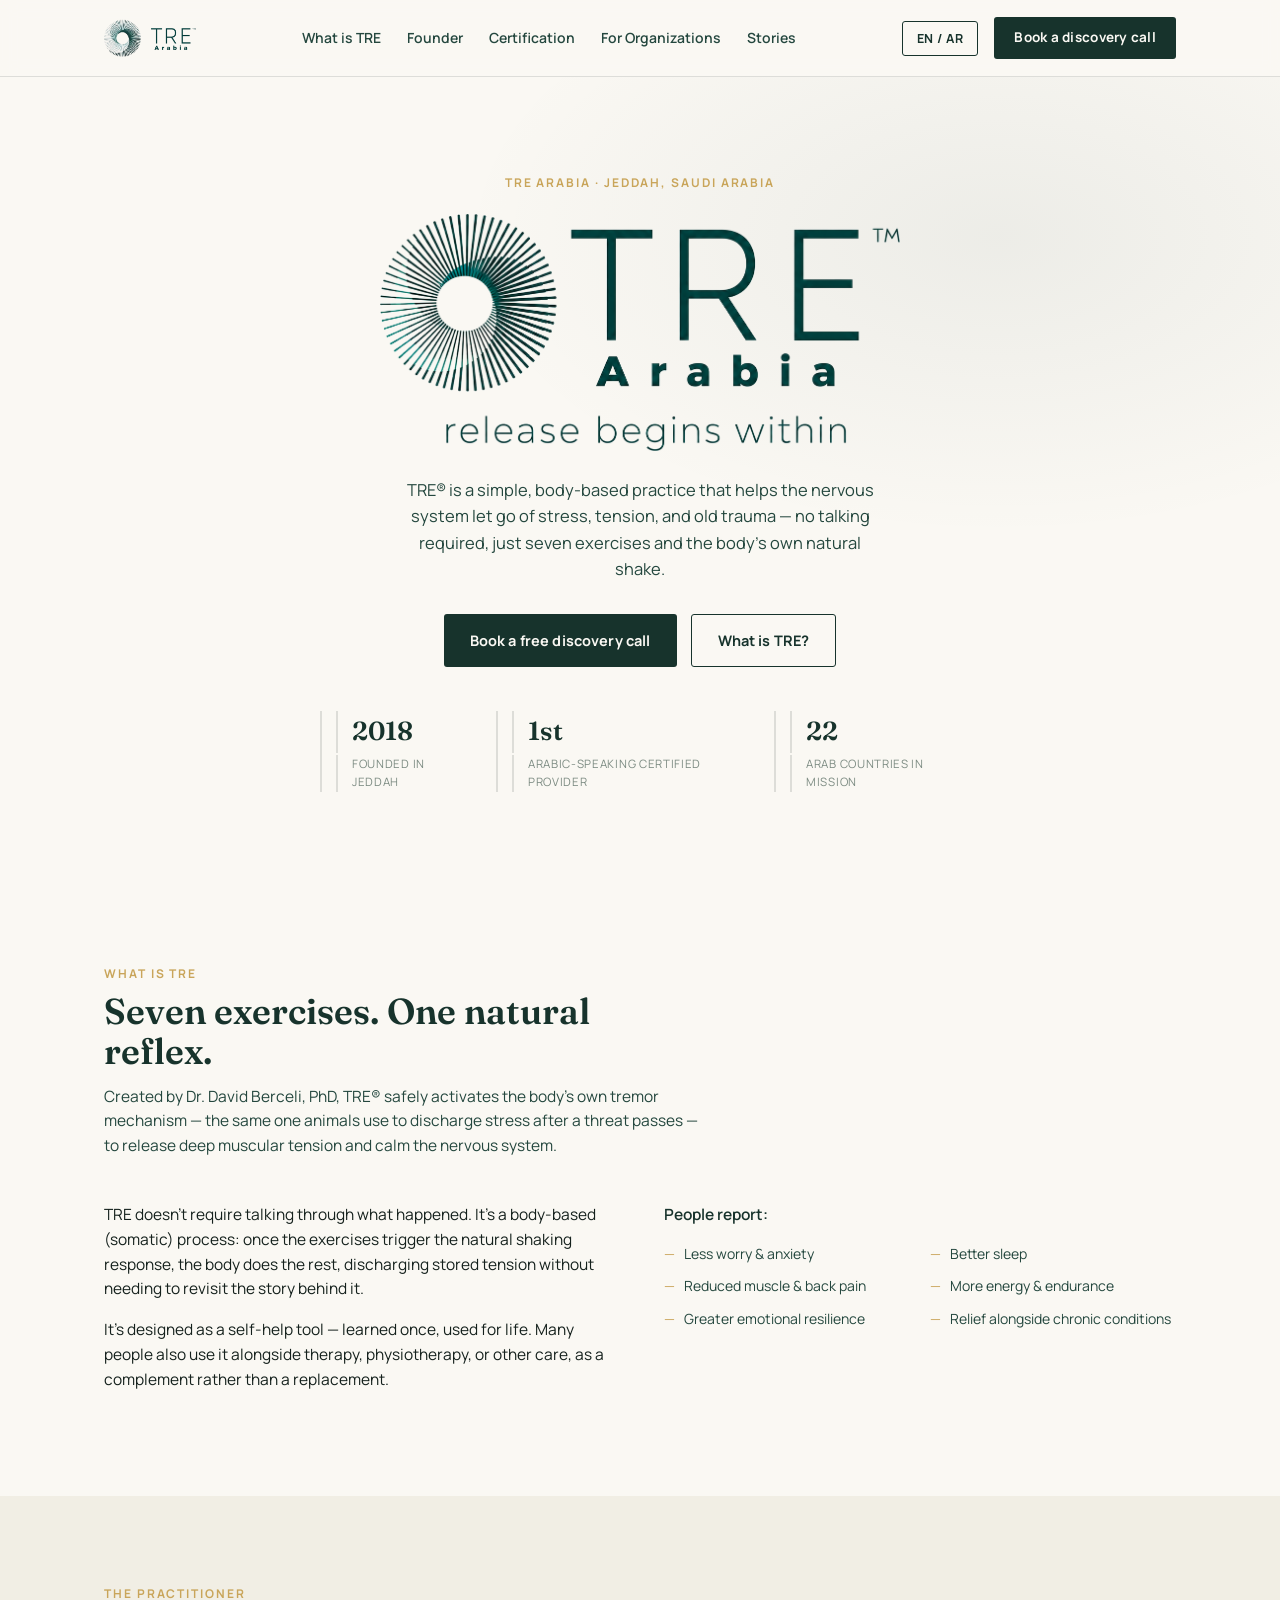
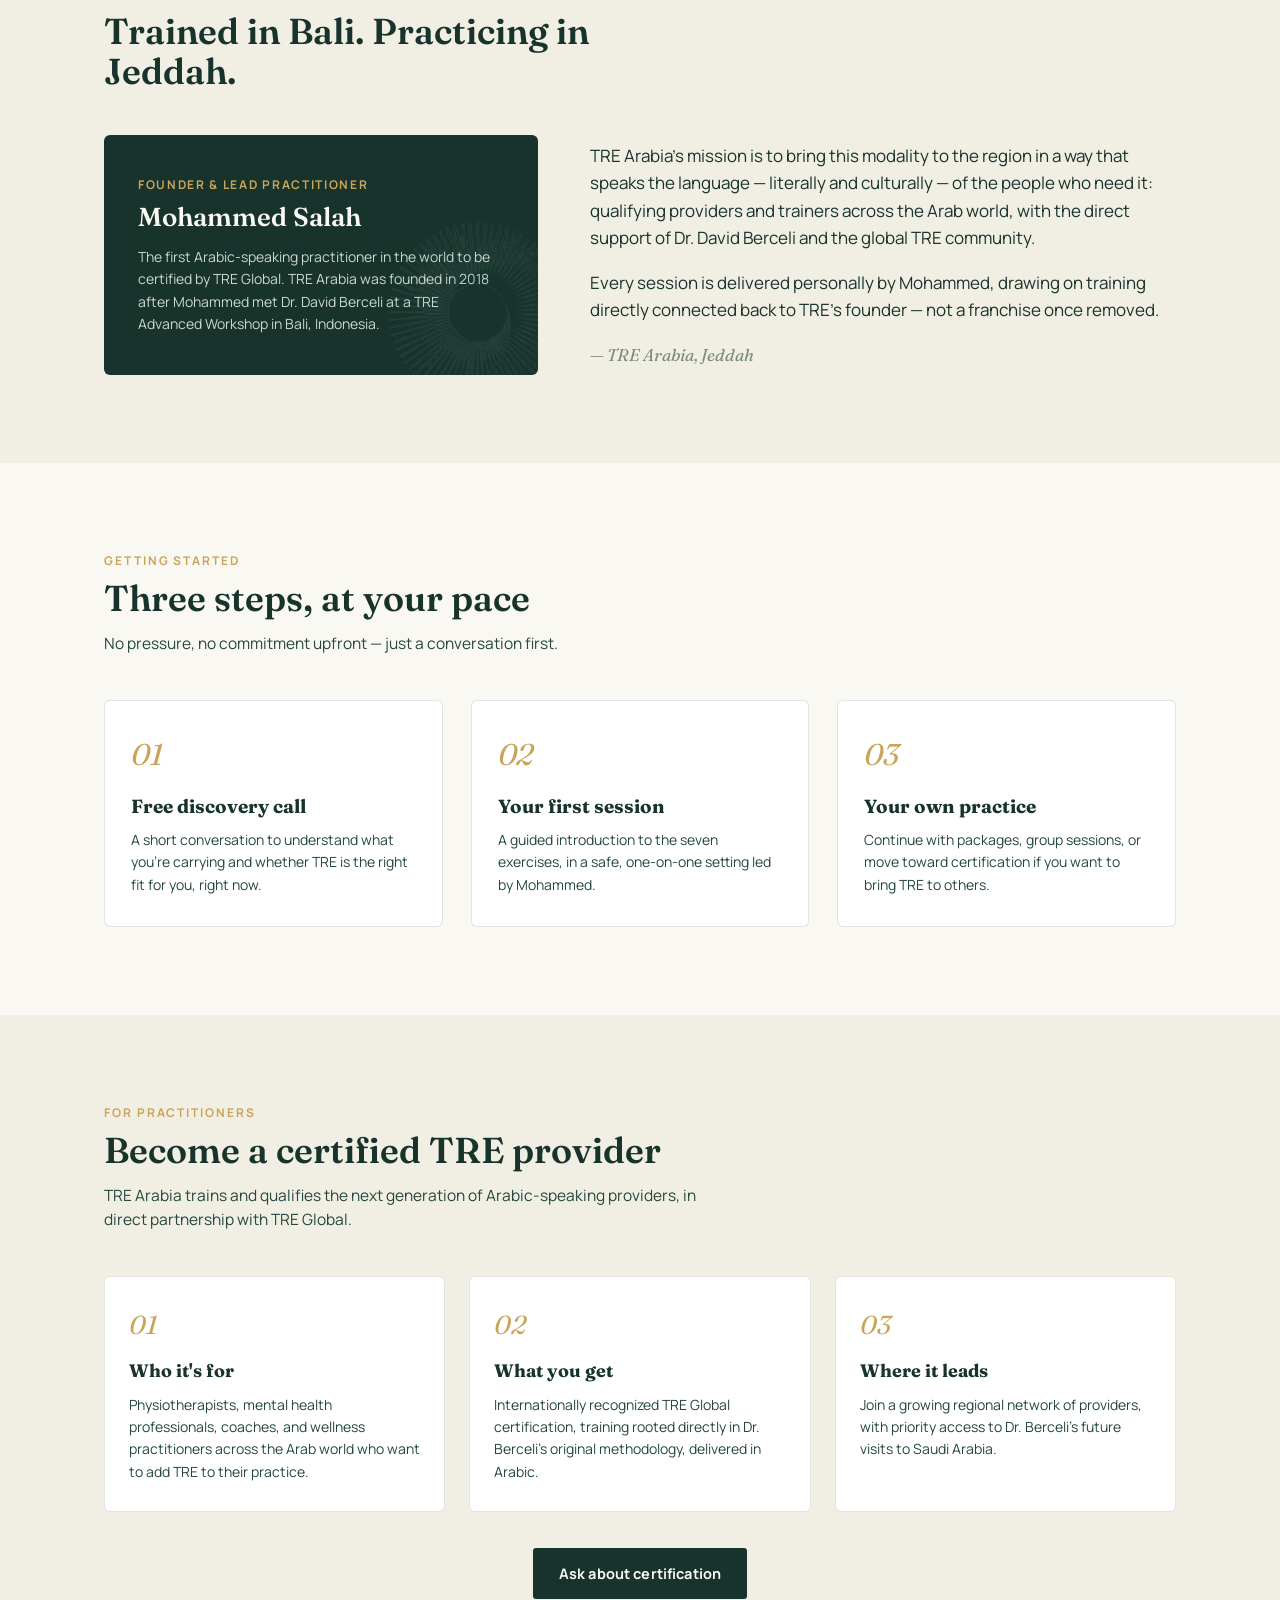
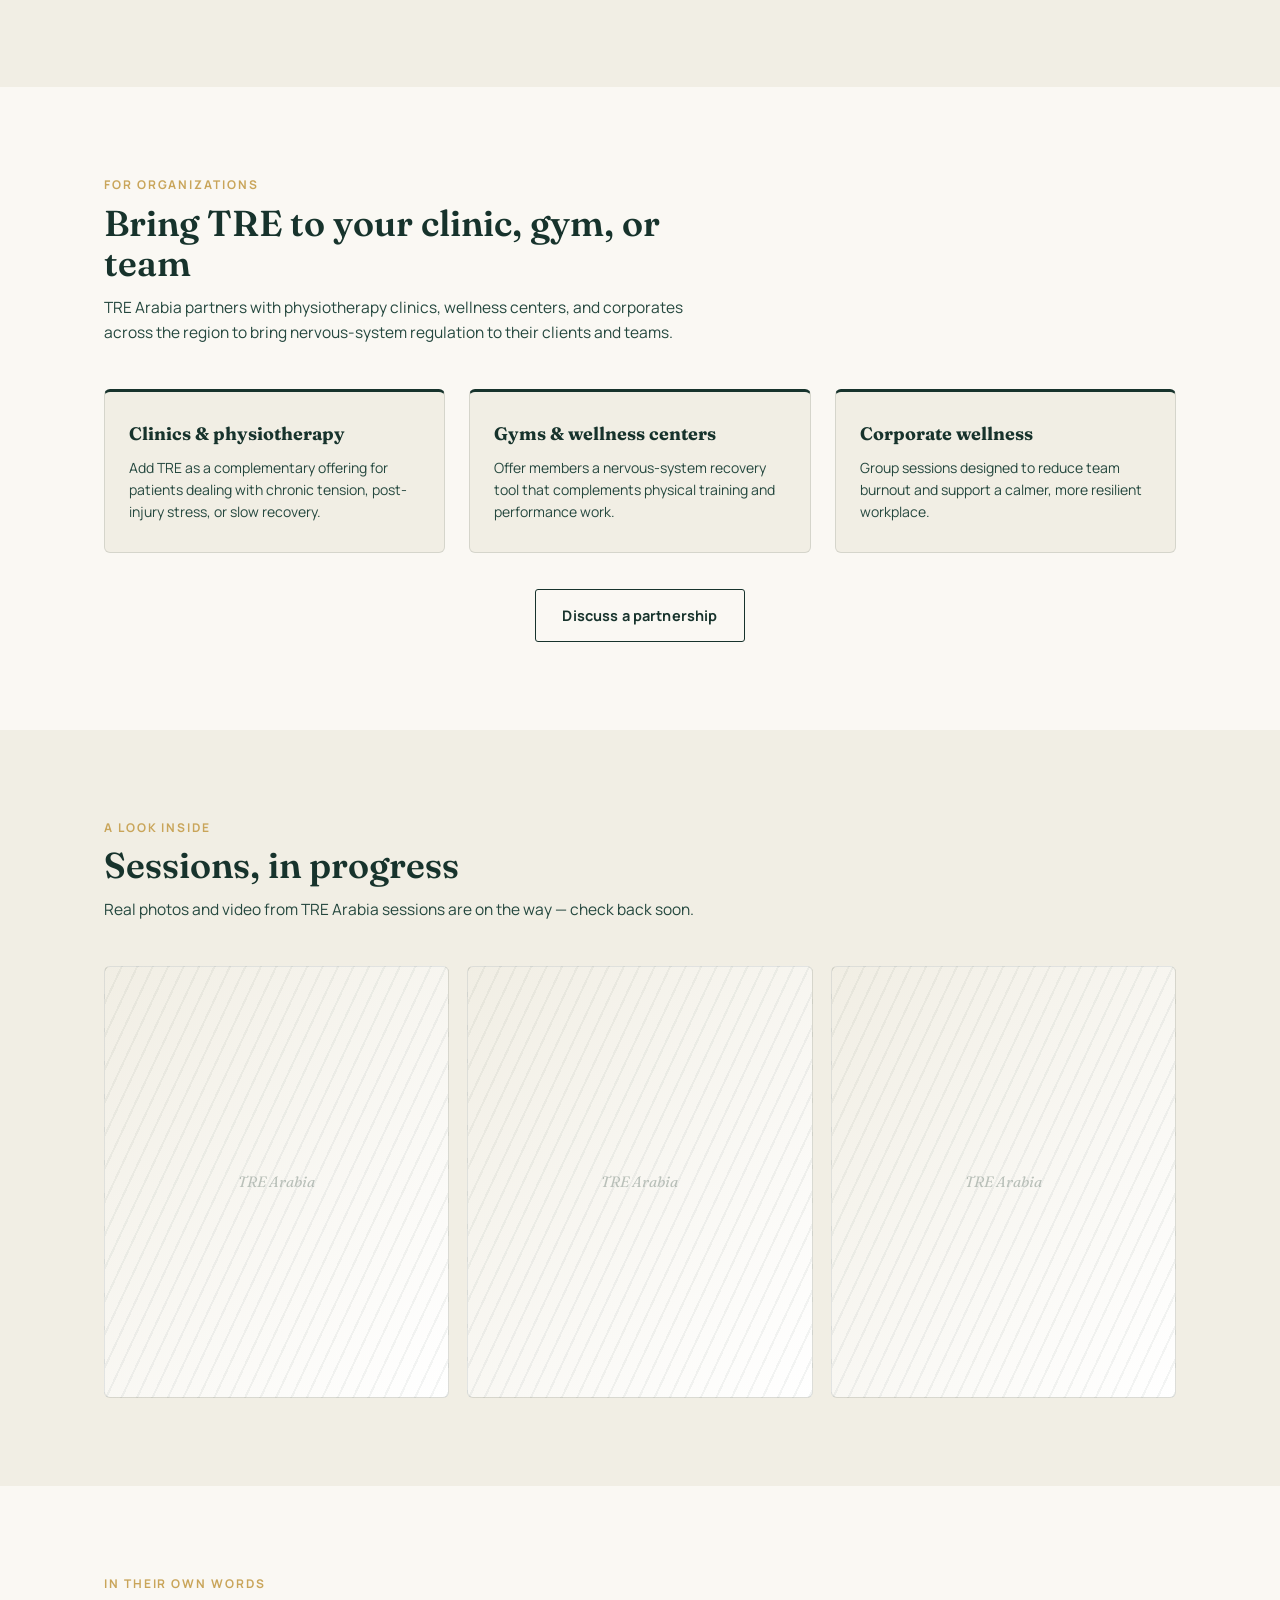
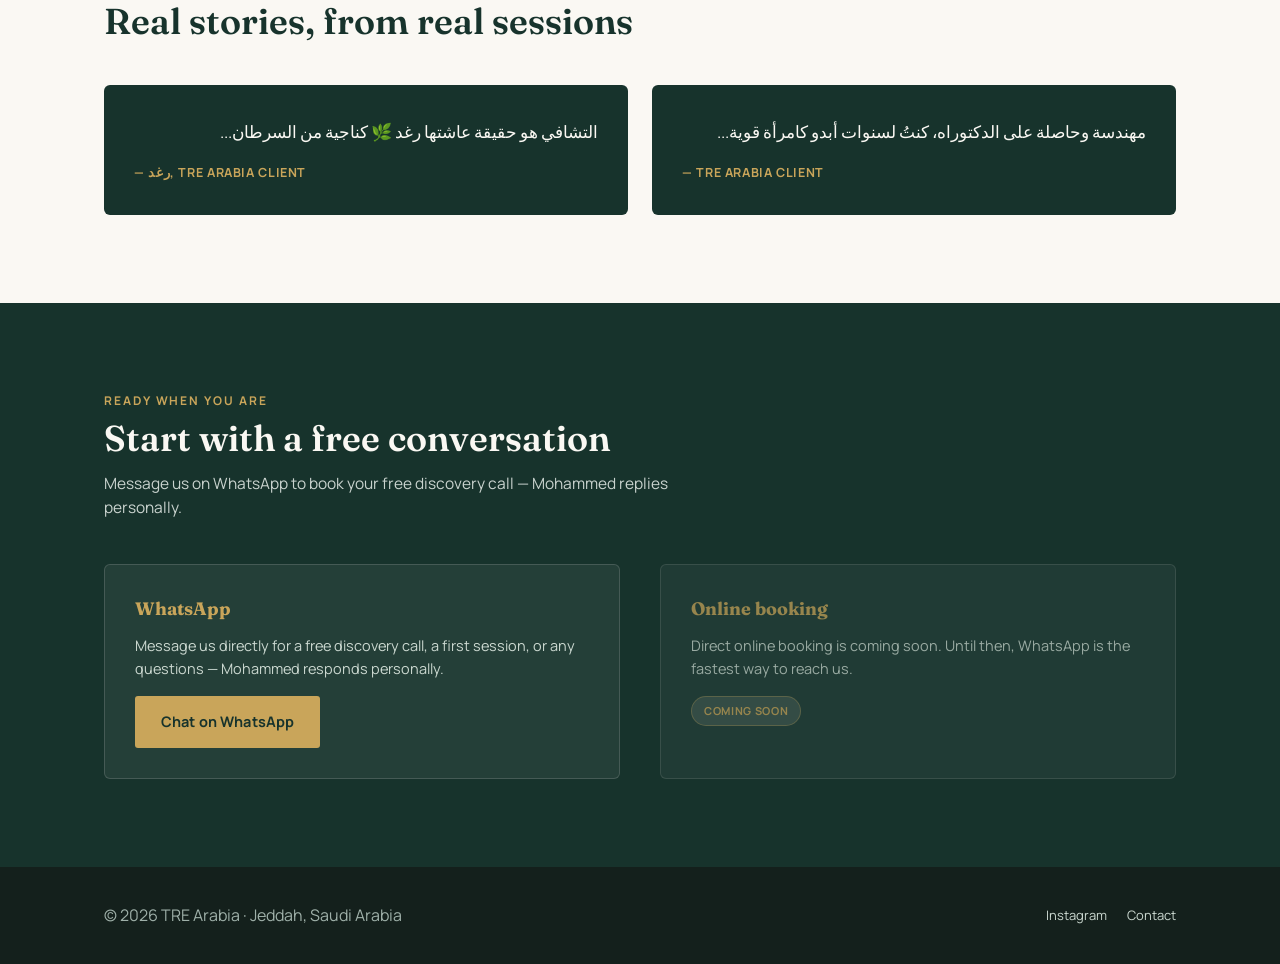
==== commit 98533a89: "Add files via upload" ====
--- a/index.html
+++ b/index.html
@@ -1,5 +1,5 @@
 <!DOCTYPE html>
-<html lang="en">
+<html lang="en" id="html-root">
 <head>
 <meta charset="UTF-8">
 <meta name="viewport" content="width=device-width, initial-scale=1.0">
@@ -7,39 +7,46 @@
 <meta name="description" content="TRE Arabia brings Tension & Trauma Releasing Exercises to Jeddah and the Gulf, led by Mohammed Salah — the first Arabic-speaking TRE Global–certified practitioner in the world.">
 <link rel="icon" href="logo.png">
 <link rel="preconnect" href="https://fonts.googleapis.com">
-<link href="https://fonts.googleapis.com/css2?family=Fraunces:ital,opsz,wght@0,9..144,400;0,9..144,600;1,9..144,500&family=Manrope:wght@400;500;600;700;800&display=swap" rel="stylesheet">
-<link rel="stylesheet" href="styles.css">
+<link href="https://fonts.googleapis.com/css2?family=Fraunces:ital,opsz,wght@0,9..144,400;0,9..144,600;1,9..144,500&family=Manrope:wght@400;500;600;700;800&family=Cairo:wght@400;500;600;700;800&display=swap" rel="stylesheet">
+<link rel="stylesheet" href="styles.css?v=3">
 </head>
 <body>
 
 <nav class="nav">
   <div class="wrap">
-    <a href="#top" class="nav-brand"><img src="mark.png" alt="TRE Arabia"><span class="nav-brand-text"><span class="l1">TRE</span><span class="l2">Arabia</span></span></a>
+    <a href="#top" class="nav-brand">
+      <img src="mark.png" alt="" class="nav-mark">
+      <img src="wordmark.png" alt="TRE Arabia" class="nav-wordmark">
+    </a>
     <div class="nav-links">
-      <a href="#what-is-tre">What is TRE</a>
-      <a href="#founder">Founder</a>
-      <a href="#how-it-works">How it works</a>
-      <a href="#testimonials">Stories</a>
-    </div>
-    <a href="#contact" class="nav-cta">Book a discovery call</a>
+      <a href="#what-is-tre" data-en="What is TRE" data-ar="ما هو TRE">What is TRE</a>
+      <a href="#founder" data-en="Founder" data-ar="المؤسس">Founder</a>
+      <a href="#certification" data-en="Certification" data-ar="الشهادة">Certification</a>
+      <a href="#organizations" data-en="For Organizations" data-ar="للمؤسسات">For Organizations</a>
+      <a href="#testimonials" data-en="Stories" data-ar="قصص">Stories</a>
+    </div>
+    <div class="nav-right">
+      <button id="lang-toggle" class="lang-toggle" aria-label="Toggle language">EN / <span class="ar-label">AR</span></button>
+      <a href="#contact" class="nav-cta" data-en="Book a discovery call" data-ar="احجز مكالمة تعارف">Book a discovery call</a>
+    </div>
   </div>
 </nav>
 
 <header class="hero" id="top">
   <div class="wrap hero-single">
-    <div class="hero-content">
-      <div class="eyebrow hero-eyebrow">TRE Arabia · Jeddah, Saudi Arabia</div>
+    <div class="hero-content reveal">
+      <div class="eyebrow hero-eyebrow" data-en="TRE Arabia · Jeddah, Saudi Arabia" data-ar="TRE أرابيا · جدة، المملكة العربية السعودية">TRE Arabia · Jeddah, Saudi Arabia</div>
       <img src="hero-lockup.png" alt="TRE Arabia — Release begins within" class="hero-lockup">
       <h1 class="sr-only">Release begins within.</h1>
-      <p class="lede">TRE® is a simple, body-based practice that helps the nervous system let go of stress, tension, and old trauma — no talking required, just seven exercises and the body's own natural shake.</p>
+      <p class="lede" data-en="TRE® is a simple, body-based practice that helps the nervous system let go of stress, tension, and old trauma — no talking required, just seven exercises and the body's own natural shake." data-ar="TRE® هو تمرين جسدي بسيط يساعد الجهاز العصبي على تصريف التوتر والضغط والصدمات القديمة — دون الحاجة للحديث عن التفاصيل، فقط سبعة تمارين ورعشة الجسم الطبيعية.">TRE® is a simple, body-based practice that helps the nervous system let go of stress, tension, and old trauma — no talking required, just seven exercises and the body's own natural shake.</p>
       <div class="hero-actions">
-        <a href="#contact" class="btn btn-primary">Book a free discovery call</a>
-        <a href="#what-is-tre" class="btn btn-ghost">What is TRE?</a>
+        <a href="#contact" class="btn btn-primary" data-en="Book a free discovery call" data-ar="احجز مكالمة تعارف مجانية">Book a free discovery call</a>
+        <a href="#what-is-tre" class="btn btn-ghost" data-en="What is TRE?" data-ar="ما هو TRE؟">What is TRE?</a>
       </div>
       <div class="hero-stats">
-        <div><div class="n">2018</div><div class="l">Founded in Jeddah</div></div>
-        <div><div class="n">1st</div><div class="l">Arabic-speaking certified provider</div></div>
-        <div><div class="n">22</div><div class="l">Arab countries in mission</div></div>
+        <div><div class="n">2018</div><div class="l" data-en="Founded in Jeddah" data-ar="تأسست في جدة">Founded in Jeddah</div></div>
+        <div><div class="n">1st</div><div class="l" data-en="Arabic-speaking certified provider" data-ar="أول ممارس معتمد ناطق بالعربية">Arabic-speaking certified provider</div></div>
+        <div><div class="n">22</div><div class="l" data-en="Arab countries in mission" data-ar="دولة عربية ضمن الرسالة">Arab countries in mission</div></div>
       </div>
     </div>
   </div>
@@ -47,25 +54,25 @@
 
 <section id="what-is-tre">
   <div class="wrap">
-    <div class="section-head">
-      <div class="eyebrow">What is TRE</div>
-      <h2>Seven exercises. One natural reflex.</h2>
-      <p>Created by Dr. David Berceli, PhD, TRE® safely activates the body's own tremor mechanism — the same one animals use to discharge stress after a threat passes — to release deep muscular tension and calm the nervous system.</p>
-    </div>
-    <div class="tre-grid">
+    <div class="section-head reveal">
+      <div class="eyebrow" data-en="What is TRE" data-ar="ما هو TRE">What is TRE</div>
+      <h2 data-en="Seven exercises. One natural reflex." data-ar="سبعة تمارين. رعشة طبيعية واحدة.">Seven exercises. One natural reflex.</h2>
+      <p data-en="Created by Dr. David Berceli, PhD, TRE® safely activates the body's own tremor mechanism — the same one animals use to discharge stress after a threat passes — to release deep muscular tension and calm the nervous system." data-ar="طوّر الدكتور David Berceli هذه الطريقة التي تُفعّل رعشة الجسم الطبيعية — نفس الآلية التي تستخدمها الحيوانات لتصريف التوتر بعد الخطر — لتحرير التوتر العضلي العميق وتهدئة الجهاز العصبي.">Created by Dr. David Berceli, PhD, TRE® safely activates the body's own tremor mechanism — the same one animals use to discharge stress after a threat passes — to release deep muscular tension and calm the nervous system.</p>
+    </div>
+    <div class="tre-grid reveal">
       <div>
-        <p>TRE doesn't require talking through what happened. It's a body-based (somatic) process: once the exercises trigger the natural shaking response, the body does the rest, discharging stored tension without needing to revisit the story behind it.</p>
-        <p>It's designed as a self-help tool — learned once, used for life. Many people also use it alongside therapy, physiotherapy, or other care, as a complement rather than a replacement.</p>
+        <p data-en="TRE doesn't require talking through what happened. It's a body-based (somatic) process: once the exercises trigger the natural shaking response, the body does the rest, discharging stored tension without needing to revisit the story behind it." data-ar="لا يتطلب TRE الحديث عن التفاصيل. إنها عملية جسدية بحتة: بعد أن تُحفّز التمارين استجابة الرعشة الطبيعية، يقوم الجسم بالباقي ويُصرّف التوتر المخزّن دون الحاجة للعودة إلى القصة وراءه.">TRE doesn't require talking through what happened. It's a body-based (somatic) process: once the exercises trigger the natural shaking response, the body does the rest, discharging stored tension without needing to revisit the story behind it.</p>
+        <p data-en="It's designed as a self-help tool — learned once, used for life. Many people also use it alongside therapy, physiotherapy, or other care, as a complement rather than a replacement." data-ar="صُممت كأداة للمساعدة الذاتية — تُتعلّم مرة وتُستخدم مدى الحياة. يستخدمها الكثيرون جنبًا إلى جنب مع العلاج النفسي أو الطبيعي، كعنصر مكمّل لا بديل.">It's designed as a self-help tool — learned once, used for life. Many people also use it alongside therapy, physiotherapy, or other care, as a complement rather than a replacement.</p>
       </div>
       <div>
-        <p style="font-weight:600; color:var(--teal-deep);">People report:</p>
+        <p style="font-weight:600; color:var(--teal-deep);" data-en="People report:" data-ar="ما يُشاركه المتدربون:">People report:</p>
         <ul class="benefit-list">
-          <li>Less worry &amp; anxiety</li>
-          <li>Better sleep</li>
-          <li>Reduced muscle &amp; back pain</li>
-          <li>More energy &amp; endurance</li>
-          <li>Greater emotional resilience</li>
-          <li>Relief alongside chronic conditions</li>
+          <li data-en="Less worry &amp; anxiety" data-ar="أقل قلقًا وتوترًا">Less worry &amp; anxiety</li>
+          <li data-en="Better sleep" data-ar="نوم أفضل">Better sleep</li>
+          <li data-en="Reduced muscle &amp; back pain" data-ar="تقليل آلام العضلات والظهر">Reduced muscle &amp; back pain</li>
+          <li data-en="More energy &amp; endurance" data-ar="طاقة وتحمّل أكبر">More energy &amp; endurance</li>
+          <li data-en="Greater emotional resilience" data-ar="مرونة نفسية أعلى">Greater emotional resilience</li>
+          <li data-en="Relief alongside chronic conditions" data-ar="راحة مصاحبة للحالات المزمنة">Relief alongside chronic conditions</li>
         </ul>
       </div>
     </div>
@@ -74,21 +81,21 @@
 
 <section class="section-alt" id="founder">
   <div class="wrap">
-    <div class="section-head">
-      <div class="eyebrow">The practitioner</div>
-      <h2>Trained in Bali. Practicing in Jeddah.</h2>
-    </div>
-    <div class="founder">
+    <div class="section-head reveal">
+      <div class="eyebrow" data-en="The practitioner" data-ar="الممارس">The practitioner</div>
+      <h2 data-en="Trained in Bali. Practicing in Jeddah." data-ar="تدرّب في بالي. يمارس في جدة.">Trained in Bali. Practicing in Jeddah.</h2>
+    </div>
+    <div class="founder reveal">
       <div class="founder-card">
         <img class="mark" src="mark.png" alt="">
-        <div class="role">Founder &amp; Lead Practitioner</div>
+        <div class="role" data-en="Founder &amp; Lead Practitioner" data-ar="المؤسس والممارس الرئيسي">Founder &amp; Lead Practitioner</div>
         <h3>Mohammed Salah</h3>
-        <p class="tag">The first Arabic-speaking practitioner in the world to be certified by TRE Global. TRE Arabia was founded in 2018 after Mohammed met Dr. David Berceli at a TRE Advanced Workshop in Bali, Indonesia.</p>
+        <p class="tag" data-en="The first Arabic-speaking practitioner in the world to be certified by TRE Global. TRE Arabia was founded in 2018 after Mohammed met Dr. David Berceli at a TRE Advanced Workshop in Bali, Indonesia." data-ar="أول ممارس ناطق بالعربية في العالم يحصل على شهادة TRE Global. تأسست TRE أرابيا في 2018 بعد أن قابل محمد الدكتور David Berceli في ورشة تدريب متقدمة في بالي، إندونيسيا.">The first Arabic-speaking practitioner in the world to be certified by TRE Global. TRE Arabia was founded in 2018 after Mohammed met Dr. David Berceli at a TRE Advanced Workshop in Bali, Indonesia.</p>
       </div>
       <div class="founder-quote">
-        <p>TRE Arabia's mission is to bring this modality to the region in a way that speaks the language — literally and culturally — of the people who need it: qualifying providers and trainers across the Arab world, with the direct support of Dr. David Berceli and the global TRE community.</p>
-        <p>Every session is delivered personally by Mohammed, drawing on training directly connected back to TRE's founder — not a franchise once removed.</p>
-        <div class="signed">— TRE Arabia, Jeddah</div>
+        <p data-en="TRE Arabia's mission is to bring this modality to the region in a way that speaks the language — literally and culturally — of the people who need it: qualifying providers and trainers across the Arab world, with the direct support of Dr. David Berceli and the global TRE community." data-ar="رسالة TRE أرابيا هي جلب هذه الطريقة إلى المنطقة بلغة أهلها — حرفيًا وثقافيًا: تأهيل ممارسين ومدربين في العالم العربي، بدعم مباشر من الدكتور David Berceli ومجتمع TRE العالمي.">TRE Arabia's mission is to bring this modality to the region in a way that speaks the language — literally and culturally — of the people who need it: qualifying providers and trainers across the Arab world, with the direct support of Dr. David Berceli and the global TRE community.</p>
+        <p data-en="Every session is delivered personally by Mohammed, drawing on training directly connected back to TRE's founder — not a franchise once removed." data-ar="كل جلسة يقدّمها محمد شخصيًا، بتدريب متصل مباشرة بمؤسس TRE — لا عبر امتياز بعيد عن المصدر.">Every session is delivered personally by Mohammed, drawing on training directly connected back to TRE's founder — not a franchise once removed.</p>
+        <div class="signed" data-en="— TRE Arabia, Jeddah" data-ar="— TRE أرابيا، جدة">— TRE Arabia, Jeddah</div>
       </div>
     </div>
   </div>
@@ -96,38 +103,110 @@
 
 <section id="how-it-works">
   <div class="wrap">
-    <div class="section-head">
-      <div class="eyebrow">Getting started</div>
-      <h2>Three steps, at your pace</h2>
-      <p>No pressure, no commitment upfront — just a conversation first.</p>
-    </div>
-    <div class="steps">
+    <div class="section-head reveal">
+      <div class="eyebrow" data-en="Getting started" data-ar="الخطوة الأولى">Getting started</div>
+      <h2 data-en="Three steps, at your pace" data-ar="ثلاث خطوات، بالسرعة التي تناسبك">Three steps, at your pace</h2>
+      <p data-en="No pressure, no commitment upfront — just a conversation first." data-ar="بدون ضغط أو التزام مسبق — فقط محادثة أولى.">No pressure, no commitment upfront — just a conversation first.</p>
+    </div>
+    <div class="steps reveal">
       <div class="step">
         <div class="num">01</div>
-        <h4>Free discovery call</h4>
-        <p>A short conversation to understand what you're carrying and whether TRE is the right fit for you, right now.</p>
+        <h4 data-en="Free discovery call" data-ar="مكالمة تعارف مجانية">Free discovery call</h4>
+        <p data-en="A short conversation to understand what you're carrying and whether TRE is the right fit for you, right now." data-ar="محادثة قصيرة لفهم ما تحمله وما إذا كان TRE مناسبًا لك الآن.">A short conversation to understand what you're carrying and whether TRE is the right fit for you, right now.</p>
       </div>
       <div class="step">
         <div class="num">02</div>
-        <h4>Your first session</h4>
-        <p>A guided introduction to the seven exercises, in a safe, one-on-one setting led by Mohammed.</p>
+        <h4 data-en="Your first session" data-ar="جلستك الأولى">Your first session</h4>
+        <p data-en="A guided introduction to the seven exercises, in a safe, one-on-one setting led by Mohammed." data-ar="تعريف موجّه بالتمارين السبعة، في جلسة فردية آمنة يقودها محمد.">A guided introduction to the seven exercises, in a safe, one-on-one setting led by Mohammed.</p>
       </div>
       <div class="step">
         <div class="num">03</div>
-        <h4>Your own practice</h4>
-        <p>Continue with packages, group sessions, or move toward certification if you want to bring TRE to others.</p>
-      </div>
-    </div>
-  </div>
-</section>
-
-<section class="section-alt" id="testimonials">
-  <div class="wrap">
-    <div class="section-head">
-      <div class="eyebrow">In their own words</div>
-      <h2>Real stories, from real sessions</h2>
-    </div>
-    <div class="testi-grid">
+        <h4 data-en="Your own practice" data-ar="ممارستك الخاصة">Your own practice</h4>
+        <p data-en="Continue with packages, group sessions, or move toward certification if you want to bring TRE to others." data-ar="استمر مع باقات، جلسات جماعية، أو نحو الشهادة إذا رغبت في تقديم TRE للآخرين.">Continue with packages, group sessions, or move toward certification if you want to bring TRE to others.</p>
+      </div>
+    </div>
+  </div>
+</section>
+
+<section class="section-alt" id="certification">
+  <div class="wrap">
+    <div class="section-head reveal">
+      <div class="eyebrow" data-en="For practitioners" data-ar="للممارسين">For practitioners</div>
+      <h2 data-en="Become a certified TRE provider" data-ar="كن ممارسًا معتمدًا في TRE">Become a certified TRE provider</h2>
+      <p data-en="TRE Arabia trains and qualifies the next generation of Arabic-speaking providers, in direct partnership with TRE Global." data-ar="تُدرّب TRE أرابيا وتؤهّل الجيل القادم من الممارسين الناطقين بالعربية، بالتعاون المباشر مع TRE Global.">TRE Arabia trains and qualifies the next generation of Arabic-speaking providers, in direct partnership with TRE Global.</p>
+    </div>
+    <div class="cert-grid reveal">
+      <div class="cert-card">
+        <div class="cert-icon">01</div>
+        <h4 data-en="Who it's for" data-ar="لمن هذا التدريب">Who it's for</h4>
+        <p data-en="Physiotherapists, mental health professionals, coaches, and wellness practitioners across the Arab world who want to add TRE to their practice." data-ar="أخصائيو العلاج الطبيعي، الصحة النفسية، المدرّبون، وممارسو العافية في العالم العربي الراغبون بإضافة TRE إلى ممارستهم.">Physiotherapists, mental health professionals, coaches, and wellness practitioners across the Arab world who want to add TRE to their practice.</p>
+      </div>
+      <div class="cert-card">
+        <div class="cert-icon">02</div>
+        <h4 data-en="What you get" data-ar="ما ستحصل عليه">What you get</h4>
+        <p data-en="Internationally recognized TRE Global certification, training rooted directly in Dr. Berceli's original methodology, delivered in Arabic." data-ar="شهادة TRE Global المعتمدة عالميًا، بتدريب متجذّر في منهجية الدكتور Berceli الأصلية، ومُقدّم باللغة العربية.">Internationally recognized TRE Global certification, training rooted directly in Dr. Berceli's original methodology, delivered in Arabic.</p>
+      </div>
+      <div class="cert-card">
+        <div class="cert-icon">03</div>
+        <h4 data-en="Where it leads" data-ar="إلى أين يقودك">Where it leads</h4>
+        <p data-en="Join a growing regional network of providers, with priority access to Dr. Berceli's future visits to Saudi Arabia." data-ar="انضم إلى شبكة إقليمية متنامية من الممارسين، مع أولوية الوصول لزيارات الدكتور Berceli القادمة للسعودية.">Join a growing regional network of providers, with priority access to Dr. Berceli's future visits to Saudi Arabia.</p>
+      </div>
+    </div>
+    <div class="cert-cta reveal">
+      <a href="#contact" class="btn btn-primary" data-en="Ask about certification" data-ar="استفسر عن الشهادة">Ask about certification</a>
+    </div>
+  </div>
+</section>
+
+<section id="organizations">
+  <div class="wrap">
+    <div class="section-head reveal">
+      <div class="eyebrow" data-en="For organizations" data-ar="للمؤسسات">For organizations</div>
+      <h2 data-en="Bring TRE to your clinic, gym, or team" data-ar="قدّم TRE في عيادتك أو ناديك أو فريقك">Bring TRE to your clinic, gym, or team</h2>
+      <p data-en="TRE Arabia partners with physiotherapy clinics, wellness centers, and corporates across the region to bring nervous-system regulation to their clients and teams." data-ar="تتعاون TRE أرابيا مع عيادات العلاج الطبيعي ومراكز العافية والشركات في المنطقة لتقديم تنظيم الجهاز العصبي لعملائها وفرقها.">TRE Arabia partners with physiotherapy clinics, wellness centers, and corporates across the region to bring nervous-system regulation to their clients and teams.</p>
+    </div>
+    <div class="org-grid reveal">
+      <div class="org-card">
+        <h4 data-en="Clinics &amp; physiotherapy" data-ar="العيادات والعلاج الطبيعي">Clinics &amp; physiotherapy</h4>
+        <p data-en="Add TRE as a complementary offering for patients dealing with chronic tension, post-injury stress, or slow recovery." data-ar="أضف TRE كخدمة مكمّلة للمرضى الذين يعانون من توتر مزمن أو ضغط ما بعد الإصابة أو تعافٍ بطيء.">Add TRE as a complementary offering for patients dealing with chronic tension, post-injury stress, or slow recovery.</p>
+      </div>
+      <div class="org-card">
+        <h4 data-en="Gyms &amp; wellness centers" data-ar="الأندية ومراكز العافية">Gyms &amp; wellness centers</h4>
+        <p data-en="Offer members a nervous-system recovery tool that complements physical training and performance work." data-ar="قدّم لأعضائك أداة لتعافي الجهاز العصبي تُكمّل التدريب البدني وأداء الرياضيين.">Offer members a nervous-system recovery tool that complements physical training and performance work.</p>
+      </div>
+      <div class="org-card">
+        <h4 data-en="Corporate wellness" data-ar="عافية الشركات">Corporate wellness</h4>
+        <p data-en="Group sessions designed to reduce team burnout and support a calmer, more resilient workplace." data-ar="جلسات جماعية مصمّمة لتقليل الاحتراق الوظيفي ودعم بيئة عمل أكثر هدوءًا ومرونة.">Group sessions designed to reduce team burnout and support a calmer, more resilient workplace.</p>
+      </div>
+    </div>
+    <div class="cert-cta reveal">
+      <a href="#contact" class="btn btn-ghost" data-en="Discuss a partnership" data-ar="لنتحدث عن شراكة">Discuss a partnership</a>
+    </div>
+  </div>
+</section>
+
+<section class="section-alt" id="gallery">
+  <div class="wrap">
+    <div class="section-head reveal">
+      <div class="eyebrow" data-en="A look inside" data-ar="نظرة من الداخل">A look inside</div>
+      <h2 data-en="Sessions, in progress" data-ar="جلسات قيد التصوير">Sessions, in progress</h2>
+      <p data-en="Real photos and video from TRE Arabia sessions are on the way — check back soon." data-ar="صور ومقاطع حقيقية من جلسات TRE أرابيا قادمة قريبًا.">Real photos and video from TRE Arabia sessions are on the way — check back soon.</p>
+    </div>
+    <div class="gallery-grid reveal">
+      <div class="gallery-tile"></div>
+      <div class="gallery-tile"></div>
+      <div class="gallery-tile"></div>
+    </div>
+  </div>
+</section>
+
+<section id="testimonials">
+  <div class="wrap">
+    <div class="section-head reveal">
+      <div class="eyebrow" data-en="In their own words" data-ar="بكلماتهم">In their own words</div>
+      <h2 data-en="Real stories, from real sessions" data-ar="قصص حقيقية من جلسات حقيقية">Real stories, from real sessions</h2>
+    </div>
+    <div class="testi-grid reveal">
       <div class="testi rtl">
         <p>التشافي هو حقيقة عاشتها رغد 🌿 كناجية من السرطان...</p>
         <div class="attrib">— رغد, TRE Arabia client</div>
@@ -142,17 +221,21 @@
 
 <section class="contact" id="contact">
   <div class="wrap">
-    <div class="section-head">
-      <div class="eyebrow" style="color:var(--brass);">Ready when you are</div>
-      <h2>Start with a free conversation</h2>
-      <p>Message us on WhatsApp to book your free discovery call — Mohammed replies personally.</p>
-    </div>
-    <div class="contact-grid" style="grid-template-columns:1fr; max-width:480px;">
+    <div class="section-head reveal">
+      <div class="eyebrow" style="color:var(--brass);" data-en="Ready when you are" data-ar="نحن جاهزون حين تكون جاهزًا">Ready when you are</div>
+      <h2 data-en="Start with a free conversation" data-ar="ابدأ بمحادثة مجانية">Start with a free conversation</h2>
+      <p data-en="Message us on WhatsApp to book your free discovery call — Mohammed replies personally." data-ar="راسلنا على واتساب لحجز مكالمة تعارفك المجانية — يرد محمد شخصيًا.">Message us on WhatsApp to book your free discovery call — Mohammed replies personally.</p>
+    </div>
+    <div class="contact-grid reveal">
       <div class="contact-card">
-        <h4>WhatsApp</h4>
-        <p>Message us directly for a free discovery call, a first session, or any questions — Mohammed responds personally.</p>
-        <a class="btn btn-primary" href="https://wa.me/966568954047" target="_blank" rel="noopener">Chat on WhatsApp</a>
-        <div class="placeholder-note">Online booking (Fresha) coming soon — for now, everything is arranged directly over WhatsApp.</div>
+        <h4 data-en="WhatsApp" data-ar="واتساب">WhatsApp</h4>
+        <p data-en="Message us directly for a free discovery call, a first session, or any questions — Mohammed responds personally." data-ar="راسلنا مباشرة لحجز مكالمة تعارف مجانية أو جلستك الأولى أو أي استفسار — يرد محمد شخصيًا.">Message us directly for a free discovery call, a first session, or any questions — Mohammed responds personally.</p>
+        <a class="btn btn-primary" href="https://wa.me/966568954047" target="_blank" rel="noopener" data-en="Chat on WhatsApp" data-ar="تواصل على واتساب">Chat on WhatsApp</a>
+      </div>
+      <div class="contact-card contact-card-muted">
+        <h4 data-en="Online booking" data-ar="الحجز عبر الإنترنت">Online booking</h4>
+        <p data-en="Direct online booking is coming soon. Until then, WhatsApp is the fastest way to reach us." data-ar="الحجز المباشر عبر الإنترنت قادم قريبًا. حتى ذلك الحين، واتساب هو أسرع طريقة للتواصل معنا.">Direct online booking is coming soon. Until then, WhatsApp is the fastest way to reach us.</p>
+        <span class="coming-soon-badge" data-en="Coming soon" data-ar="قريبًا">Coming soon</span>
       </div>
     </div>
   </div>
@@ -160,14 +243,14 @@
 
 <footer>
   <div class="wrap">
-    <div>© <span id="year"></span> TRE Arabia · Jeddah, Saudi Arabia</div>
+    <div>© <span id="year"></span> <span data-en="TRE Arabia · Jeddah, Saudi Arabia" data-ar="TRE أرابيا · جدة، المملكة العربية السعودية">TRE Arabia · Jeddah, Saudi Arabia</span></div>
     <div class="foot-links">
       <a href="https://instagram.com/tre_arabia" target="_blank" rel="noopener">Instagram</a>
-      <a href="#contact">Contact</a>
+      <a href="#contact" data-en="Contact" data-ar="تواصل">Contact</a>
     </div>
   </div>
 </footer>
 
-<script src="script.js"></script>
+<script src="script.js?v=3"></script>
 </body>
 </html>
--- a/styles.css
+++ b/styles.css
@@ -28,7 +28,23 @@
   font-weight:400;
   line-height:1.6;
   -webkit-font-smoothing:antialiased;
-}
+  transition:background .3s ease;
+}
+
+/* ---------- ARABIC / RTL ---------- */
+body.lang-ar{ font-family:'Cairo', var(--sans); }
+body.lang-ar h1, body.lang-ar h2, body.lang-ar h3{ font-family:'Cairo', var(--serif); font-weight:700; font-style:normal; }
+body.lang-ar [dir="rtl-auto"], body.lang-ar{ direction:rtl; }
+body.lang-ar .nav-links, body.lang-ar .hero-actions, body.lang-ar .hero-stats,
+body.lang-ar .benefit-list li::before, body.lang-ar .foot-links{ direction:rtl; }
+body.lang-ar .benefit-list li{ padding-left:0; padding-right:20px; }
+body.lang-ar .benefit-list li::before{ left:auto; right:0; }
+body.lang-ar .hero-stats div{ border-left:none; border-right:2px solid var(--line); padding-left:0; padding-right:14px; }
+body.lang-ar .step, body.lang-ar .founder-quote{ text-align:right; }
+
+/* ---------- SCROLL REVEAL ---------- */
+.reveal{ opacity:0; transform:translateY(22px); transition:opacity .7s ease, transform .7s ease; }
+.reveal.in-view{ opacity:1; transform:translateY(0); }
 img{ max-width:100%; display:block; }
 a{ color:inherit; text-decoration:none; }
 .wrap{ max-width:var(--maxw); margin:0 auto; padding:0 24px; }
@@ -55,12 +71,17 @@
   border-bottom:1px solid var(--line);
 }
 .nav .wrap{ display:flex; align-items:center; justify-content:space-between; height:76px; }
-.nav-brand{ display:flex; align-items:center; gap:10px; font-family:var(--serif); font-weight:600; color:var(--teal-deep); }
-.nav-brand img{ height:34px; width:34px; }
-.nav-brand-text{ display:flex; flex-direction:column; line-height:1.05; }
-.nav-brand-text .l1{ font-size:16px; letter-spacing:.14em; }
-.nav-brand-text .l2{ font-size:12.5px; letter-spacing:.14em; color:var(--sage); font-weight:500; margin-top:1px; }
-.nav-links{ display:flex; gap:30px; font-size:14.5px; font-weight:600; color:var(--teal-mid); }
+.nav-brand{ display:flex; align-items:center; gap:10px; }
+.nav-mark{ height:38px; width:auto; }
+.nav-wordmark{ height:22px; width:auto; margin-top:2px; }
+.nav-right{ display:flex; align-items:center; gap:16px; }
+.lang-toggle{
+  background:none; border:1.5px solid var(--teal-deep); color:var(--teal-deep);
+  font-family:var(--sans); font-size:12.5px; font-weight:700; letter-spacing:.04em;
+  padding:8px 14px; border-radius:3px; cursor:pointer; transition:all .2s ease;
+}
+.lang-toggle:hover{ background:var(--teal-deep); color:var(--cream); }
+.nav-links{ display:flex; gap:26px; font-size:14px; font-weight:600; color:var(--teal-mid); }
 .nav-links a{ position:relative; padding:4px 0; }
 .nav-links a::after{
   content:''; position:absolute; left:0; right:0; bottom:-2px; height:2px; background:var(--brass);
@@ -73,7 +94,16 @@
   transition:background .2s ease;
 }
 .nav-cta:hover{ background:var(--teal-mid); }
-@media (max-width:760px){ .nav-links{ display:none; } }
+@media (max-width:760px){
+  .nav-links{ display:none; }
+  .nav .wrap{ gap:10px; }
+  .nav-mark{ height:30px; }
+  .nav-wordmark{ height:17px; }
+  .lang-toggle{ padding:7px 10px; font-size:11px; }
+  .nav-cta{ padding:9px 12px; font-size:12px; }
+  .nav-right{ gap:8px; }
+}
+
 
 /* ============================================================
    HERO — the signature moment: the spiral, breathing
@@ -173,6 +203,46 @@
 @media (max-width:760px){ .testi-grid{ grid-template-columns:1fr; } }
 
 /* ============================================================
+   CERTIFICATION
+   ============================================================ */
+.cert-grid{ display:grid; grid-template-columns:repeat(3,1fr); gap:24px; margin-top:8px; }
+.cert-card{ background:#fff; border:1px solid var(--line); border-radius:6px; padding:28px 24px; }
+.cert-icon{ font-family:var(--serif); font-style:italic; font-size:26px; color:var(--brass); margin-bottom:10px; }
+.cert-card h4{ font-family:var(--serif); font-size:18px; color:var(--teal-deep); margin-bottom:8px; }
+.cert-card p{ font-size:14px; color:var(--teal-mid); }
+.cert-cta{ margin-top:36px; text-align:center; }
+@media (max-width:860px){ .cert-grid{ grid-template-columns:1fr; } }
+
+/* ============================================================
+   ORGANIZATIONS
+   ============================================================ */
+.org-grid{ display:grid; grid-template-columns:repeat(3,1fr); gap:24px; margin-top:8px; }
+.org-card{
+  background:var(--cream-dim); border:1px solid var(--line); border-radius:6px; padding:28px 24px;
+  border-top:3px solid var(--teal-deep);
+}
+.org-card h4{ font-family:var(--serif); font-size:18px; color:var(--teal-deep); margin-bottom:8px; }
+.org-card p{ font-size:14px; color:var(--teal-mid); }
+@media (max-width:860px){ .org-grid{ grid-template-columns:1fr; } }
+
+/* ============================================================
+   GALLERY (honest placeholder state)
+   ============================================================ */
+.gallery-grid{ display:grid; grid-template-columns:repeat(3,1fr); gap:18px; }
+.gallery-tile{
+  aspect-ratio:4/5; border-radius:6px; position:relative; overflow:hidden;
+  background:
+    repeating-linear-gradient(115deg, rgba(23,51,44,.05) 0 2px, transparent 2px 14px),
+    linear-gradient(135deg, var(--cream-dim), #fff);
+  border:1px solid var(--line);
+}
+.gallery-tile::after{
+  content:'TRE Arabia'; position:absolute; inset:0; display:flex; align-items:center; justify-content:center;
+  font-family:var(--serif); font-style:italic; font-size:15px; color:var(--sage); opacity:.5;
+}
+@media (max-width:760px){ .gallery-grid{ grid-template-columns:1fr 1fr; } .gallery-grid .gallery-tile:last-child{ display:none; } }
+
+/* ============================================================
    CONTACT
    ============================================================ */
 .contact{ background:var(--teal-deep); color:var(--cream); }
@@ -187,6 +257,12 @@
 .contact-card .btn-primary{ background:var(--brass); color:var(--teal-deep); }
 .contact-card .btn-primary:hover{ background:#dbb96e; }
 .placeholder-note{ font-size:11.5px; color:#9FB0A9; margin-top:10px; font-style:italic; }
+.contact-card-muted{ opacity:.72; }
+.coming-soon-badge{
+  display:inline-block; font-size:11px; letter-spacing:.06em; text-transform:uppercase; font-weight:700;
+  padding:5px 12px; border-radius:20px; background:rgba(250,248,243,.12); color:var(--brass);
+  border:1px solid rgba(201,165,90,.4);
+}
 @media (max-width:760px){ .contact-grid{ grid-template-columns:1fr; } }
 
 /* ============================================================
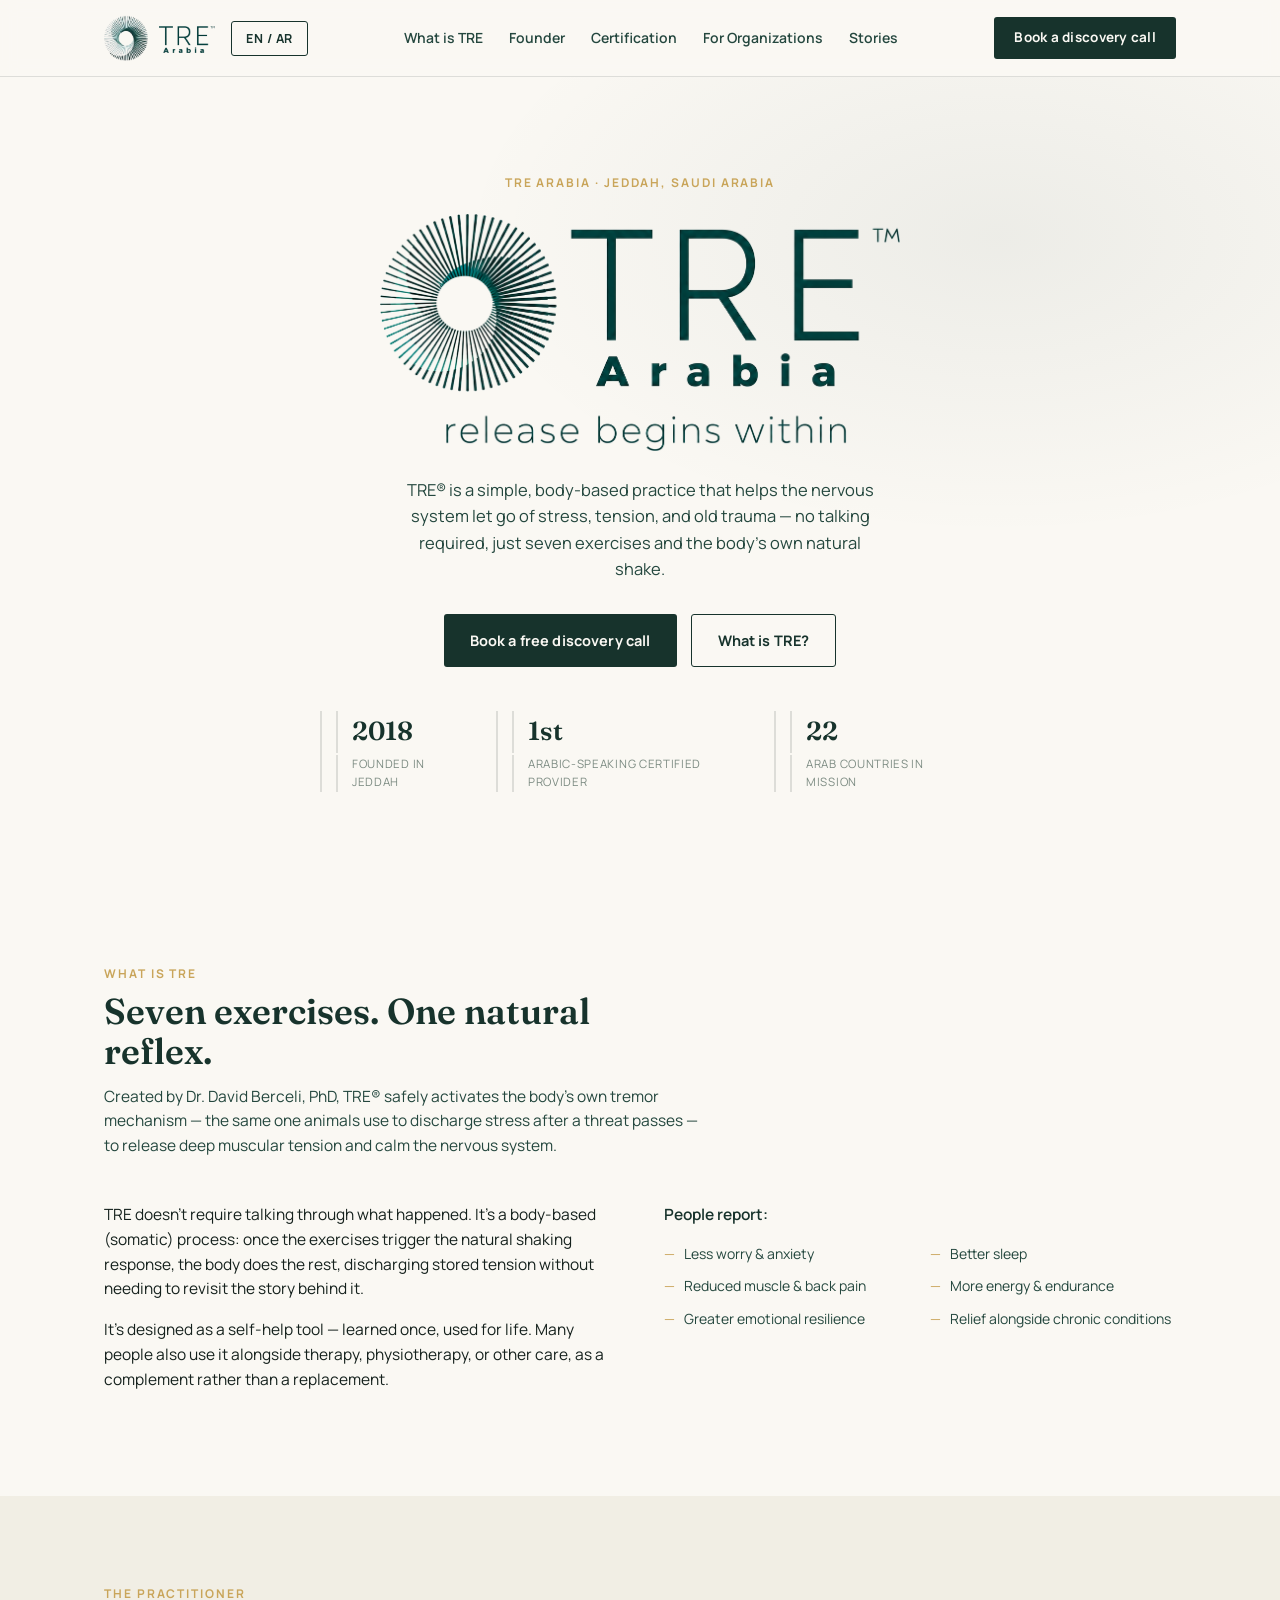
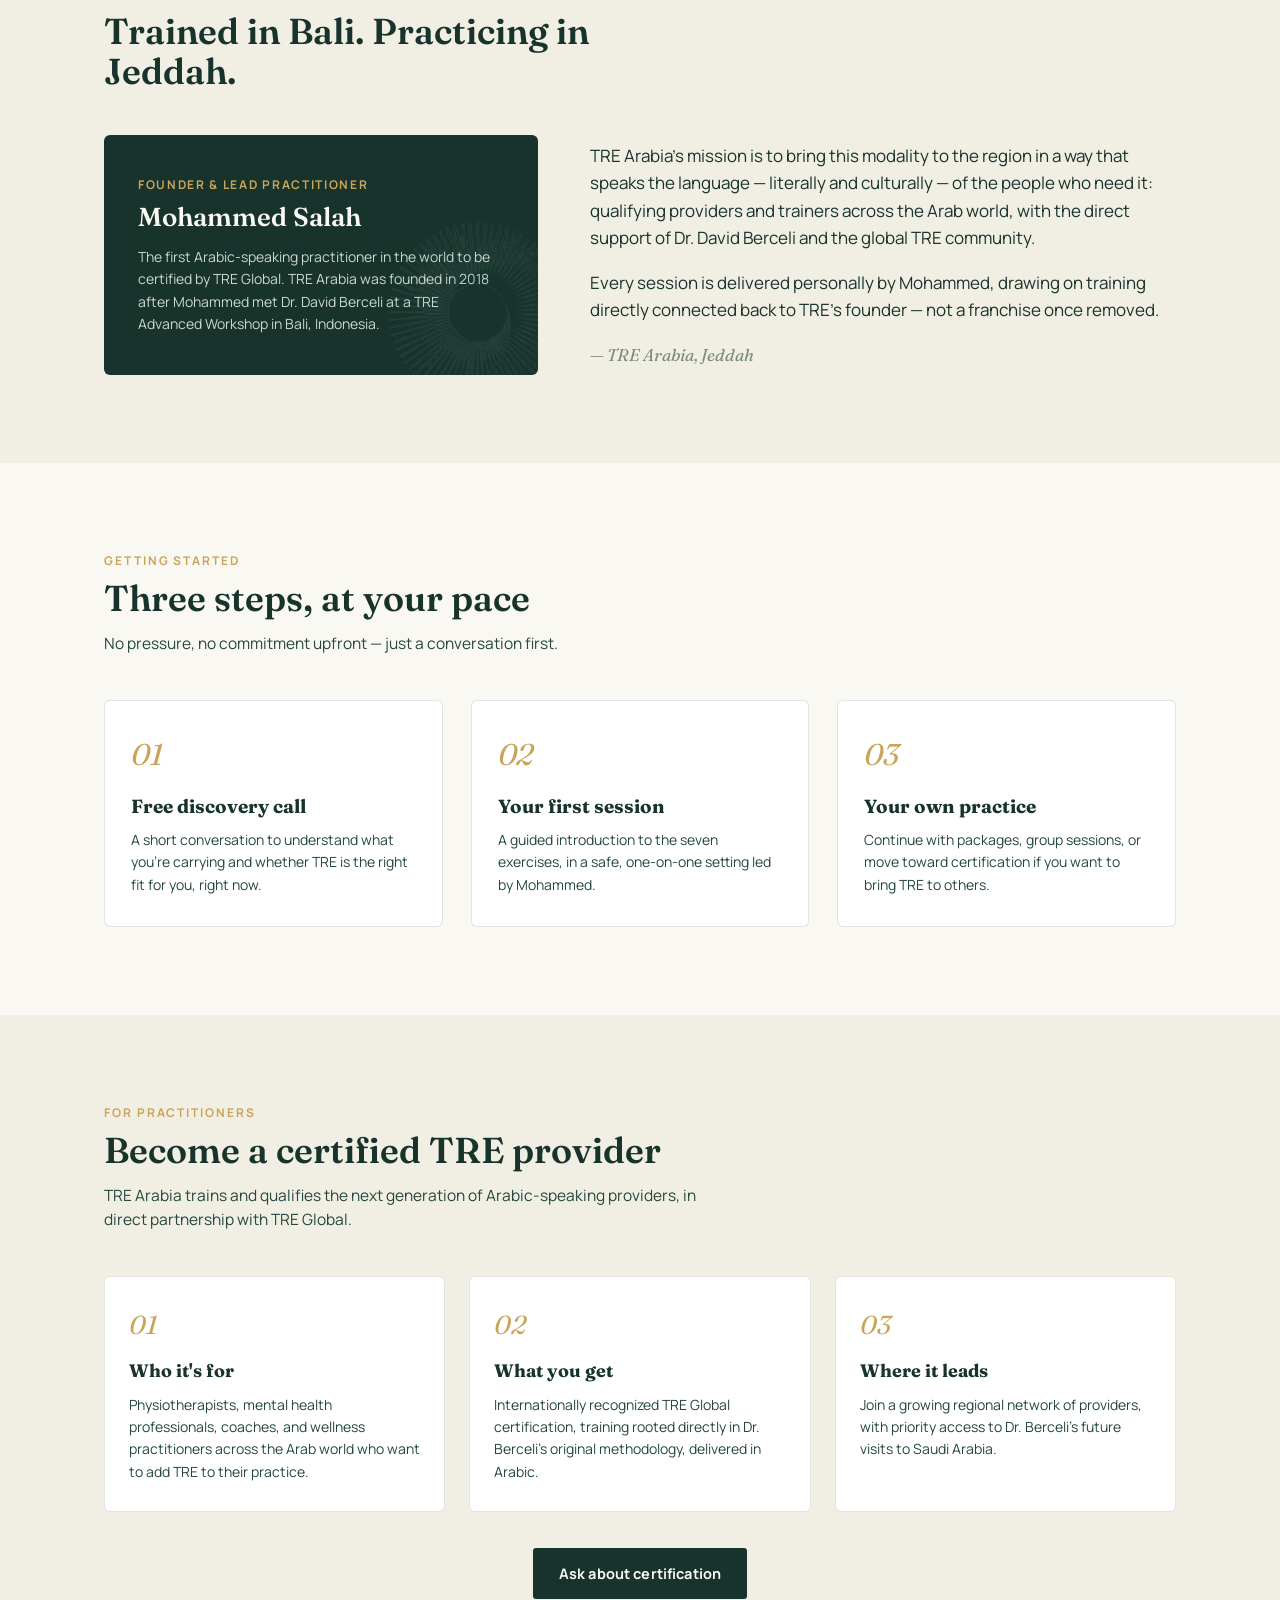
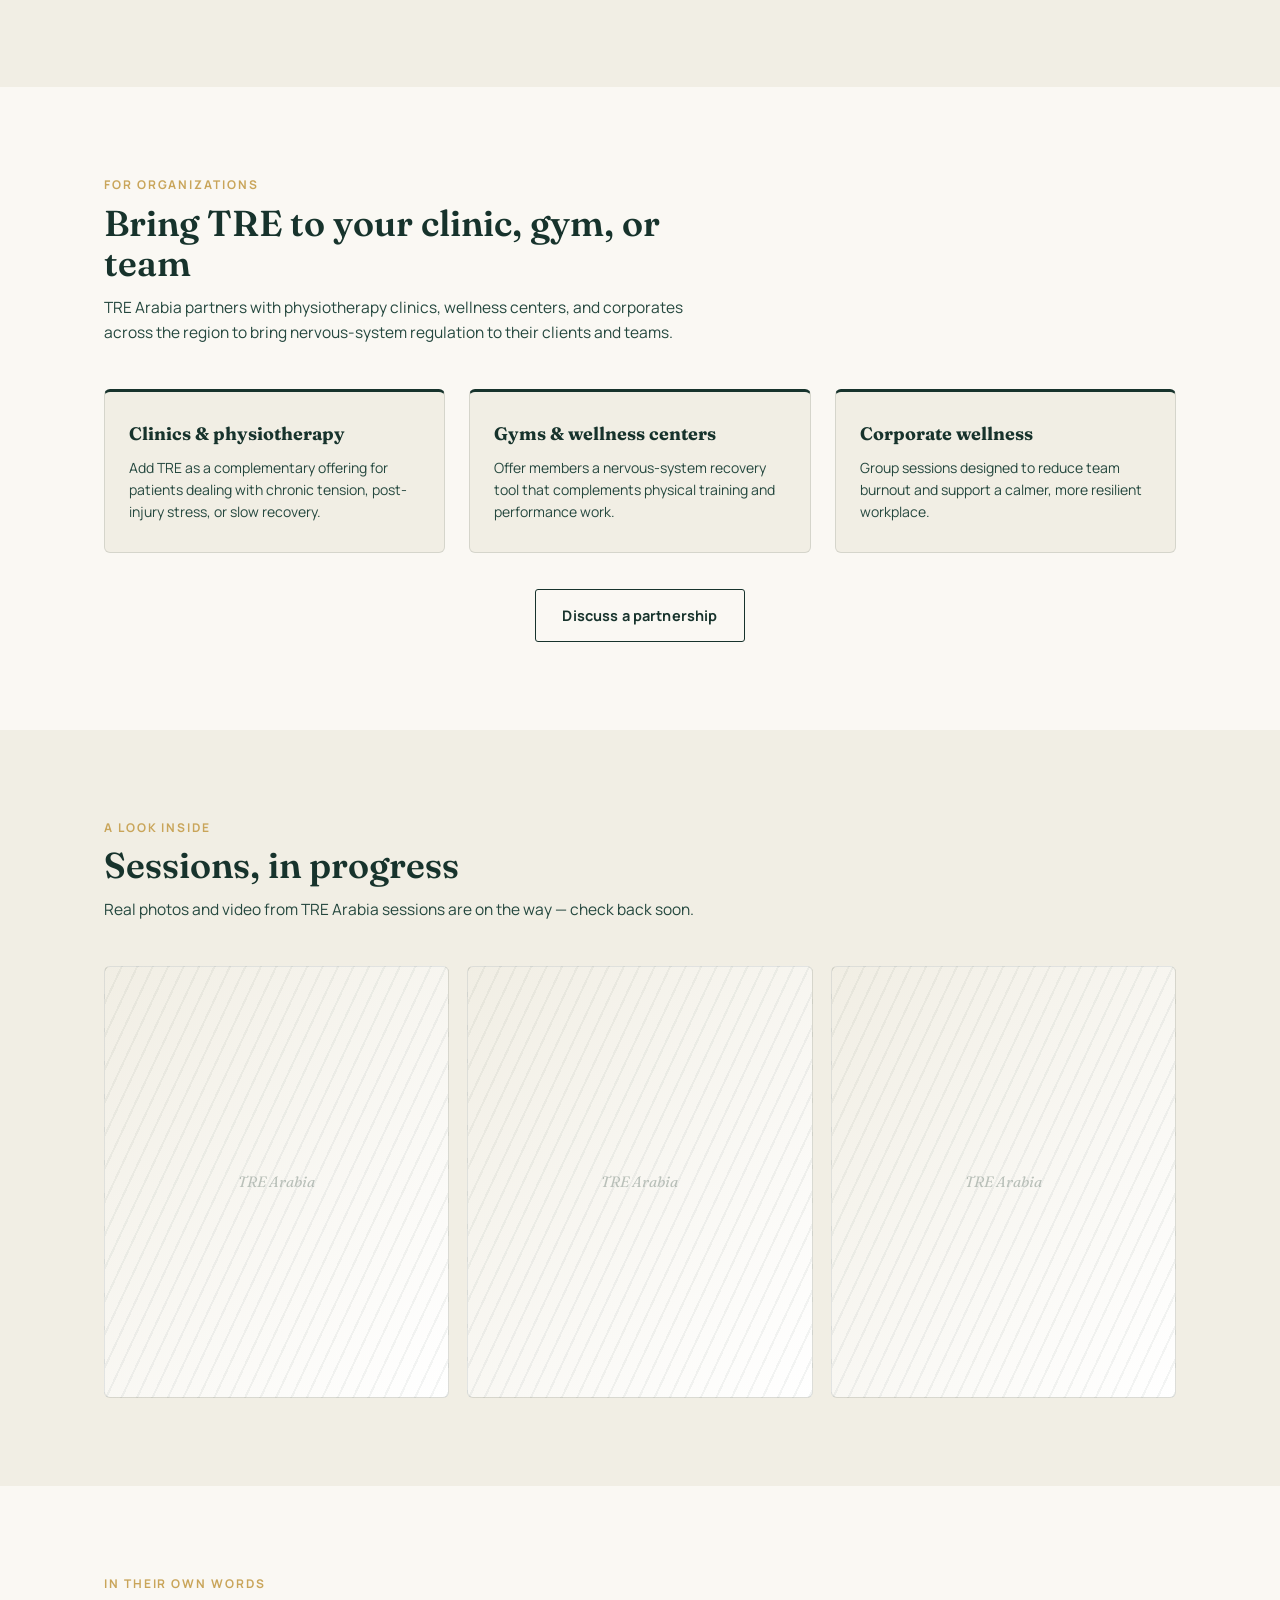
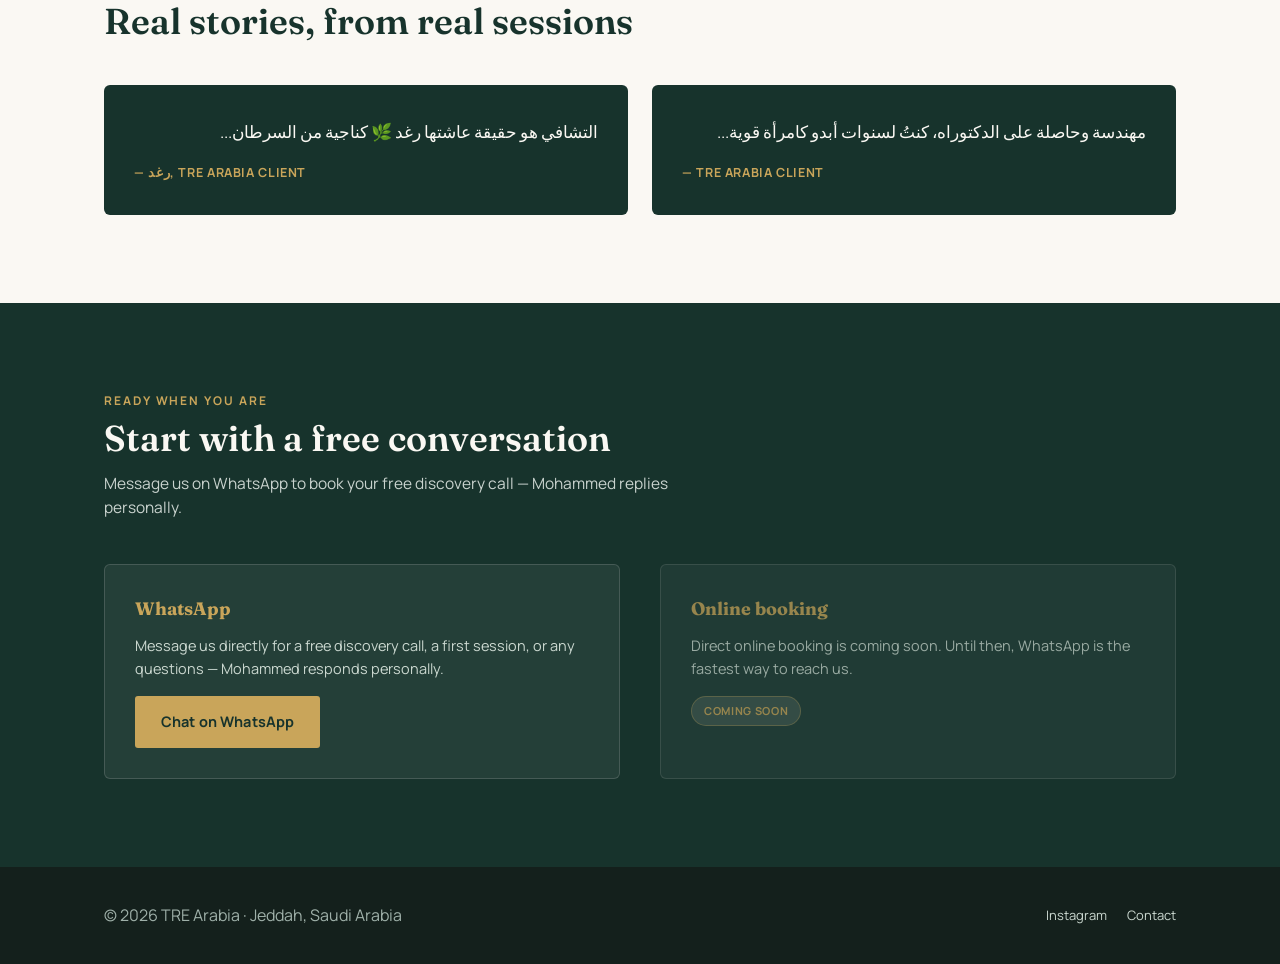
==== commit ca08d5c0: "Add files via upload" ====
--- a/index.html
+++ b/index.html
@@ -14,10 +14,13 @@
 
 <nav class="nav">
   <div class="wrap">
-    <a href="#top" class="nav-brand">
-      <img src="mark.png" alt="" class="nav-mark">
-      <img src="wordmark.png" alt="TRE Arabia" class="nav-wordmark">
-    </a>
+    <div class="nav-left">
+      <a href="#top" class="nav-brand">
+        <img src="mark.png" alt="" class="nav-mark">
+        <img src="wordmark.png" alt="TRE Arabia" class="nav-wordmark">
+      </a>
+      <button id="lang-toggle" class="lang-toggle" aria-label="Toggle language">EN / <span class="ar-label">AR</span></button>
+    </div>
     <div class="nav-links">
       <a href="#what-is-tre" data-en="What is TRE" data-ar="ما هو TRE">What is TRE</a>
       <a href="#founder" data-en="Founder" data-ar="المؤسس">Founder</a>
@@ -25,10 +28,7 @@
       <a href="#organizations" data-en="For Organizations" data-ar="للمؤسسات">For Organizations</a>
       <a href="#testimonials" data-en="Stories" data-ar="قصص">Stories</a>
     </div>
-    <div class="nav-right">
-      <button id="lang-toggle" class="lang-toggle" aria-label="Toggle language">EN / <span class="ar-label">AR</span></button>
-      <a href="#contact" class="nav-cta" data-en="Book a discovery call" data-ar="احجز مكالمة تعارف">Book a discovery call</a>
-    </div>
+    <a href="#contact" class="nav-cta" data-en="Book a discovery call" data-ar="احجز مكالمة تعارف">Book a discovery call</a>
   </div>
 </nav>
 
--- a/styles.css
+++ b/styles.css
@@ -71,10 +71,10 @@
   border-bottom:1px solid var(--line);
 }
 .nav .wrap{ display:flex; align-items:center; justify-content:space-between; height:76px; }
-.nav-brand{ display:flex; align-items:center; gap:10px; }
-.nav-mark{ height:38px; width:auto; }
-.nav-wordmark{ height:22px; width:auto; margin-top:2px; }
-.nav-right{ display:flex; align-items:center; gap:16px; }
+.nav-left{ display:flex; align-items:center; gap:16px; }
+.nav-brand{ display:flex; align-items:center; gap:11px; }
+.nav-mark{ height:46px; width:auto; }
+.nav-wordmark{ height:27px; width:auto; margin-top:2px; }
 .lang-toggle{
   background:none; border:1.5px solid var(--teal-deep); color:var(--teal-deep);
   font-family:var(--sans); font-size:12.5px; font-weight:700; letter-spacing:.04em;
@@ -101,7 +101,7 @@
   .nav-wordmark{ height:17px; }
   .lang-toggle{ padding:7px 10px; font-size:11px; }
   .nav-cta{ padding:9px 12px; font-size:12px; }
-  .nav-right{ gap:8px; }
+  .nav-left{ gap:8px; }
 }
 
 
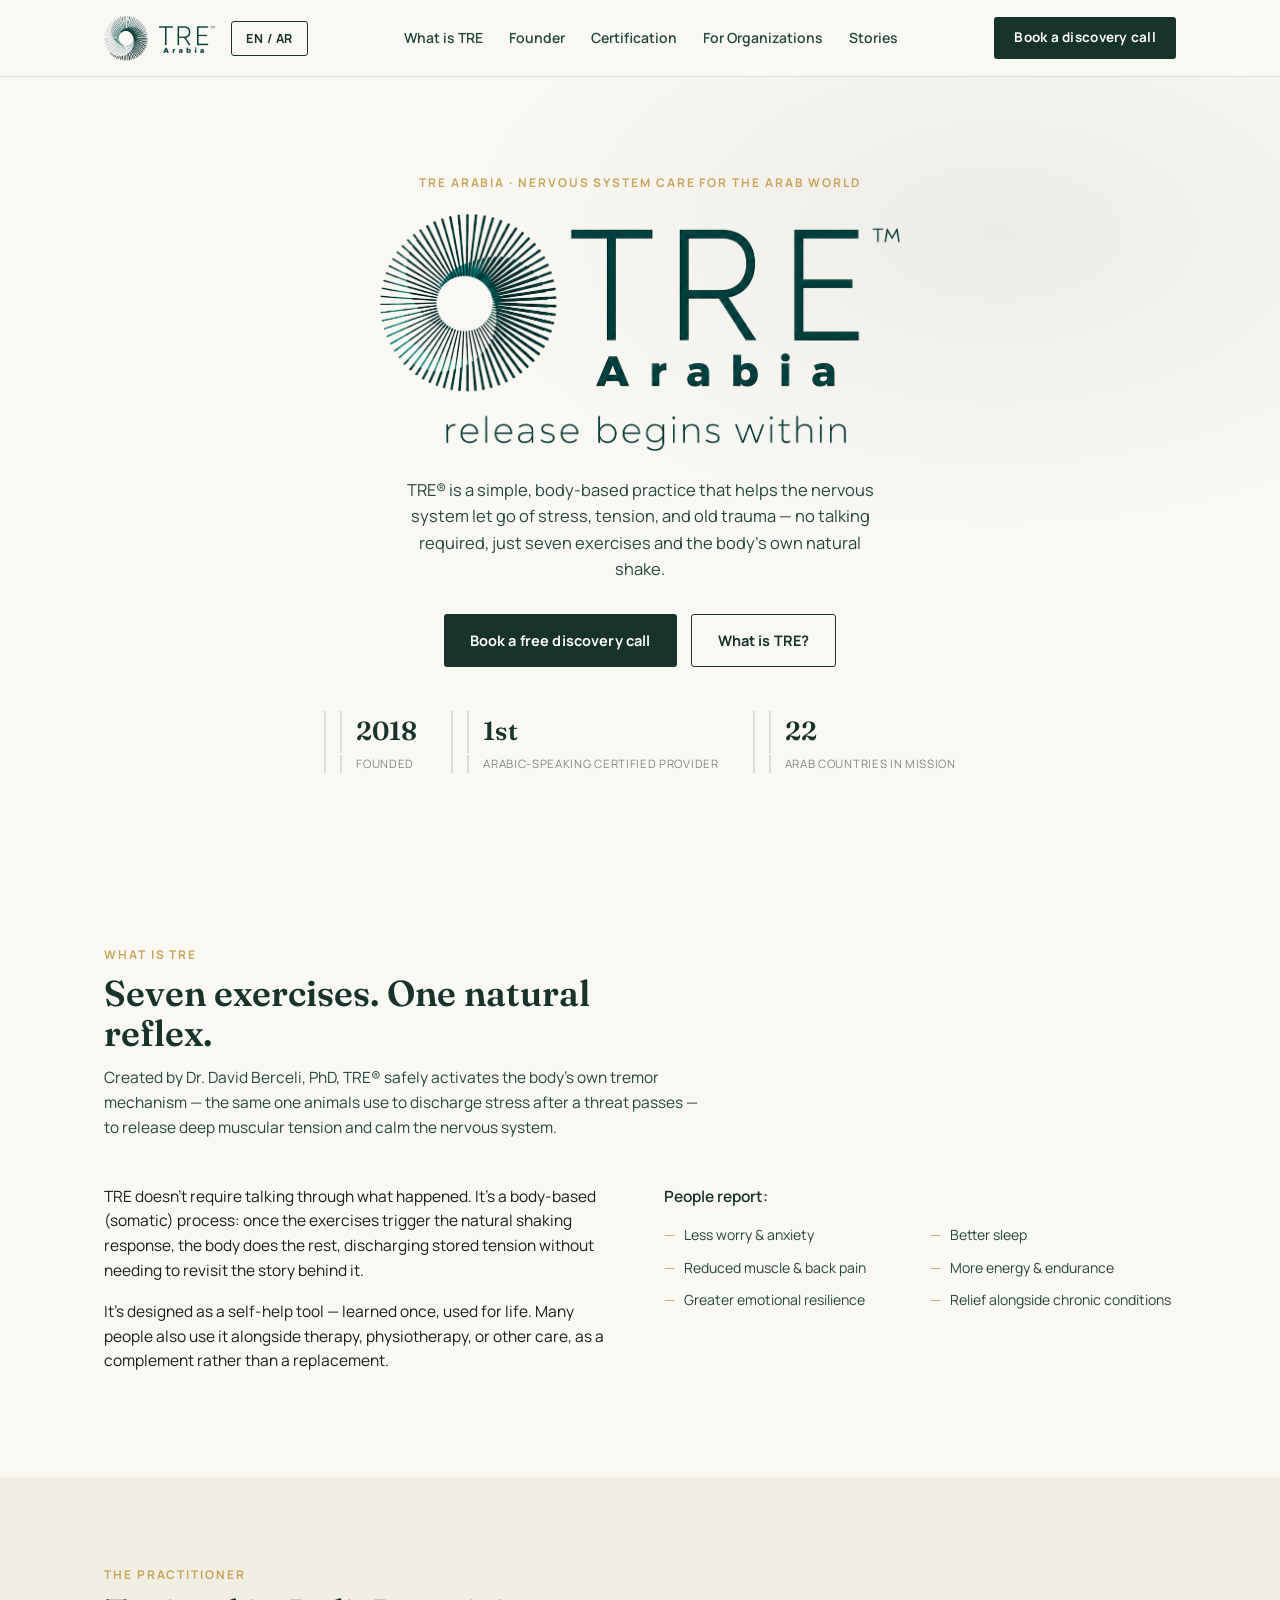
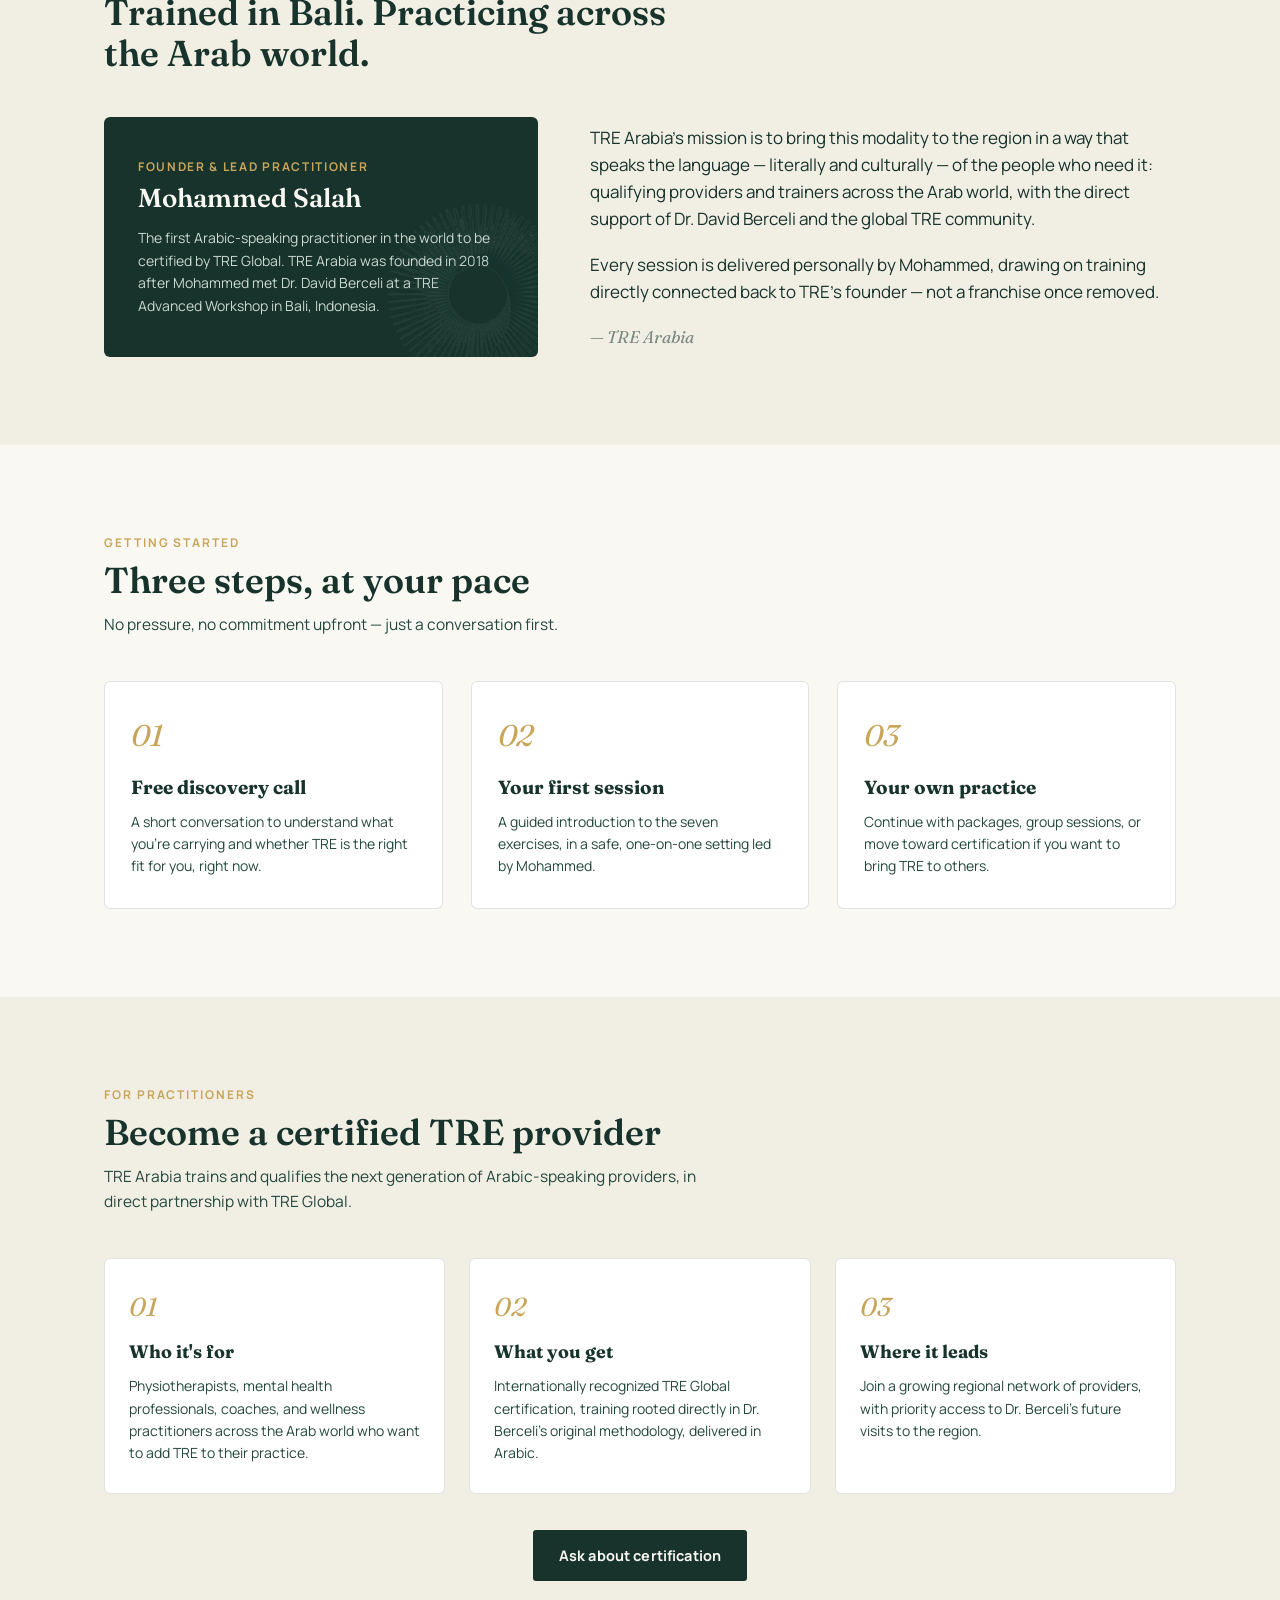
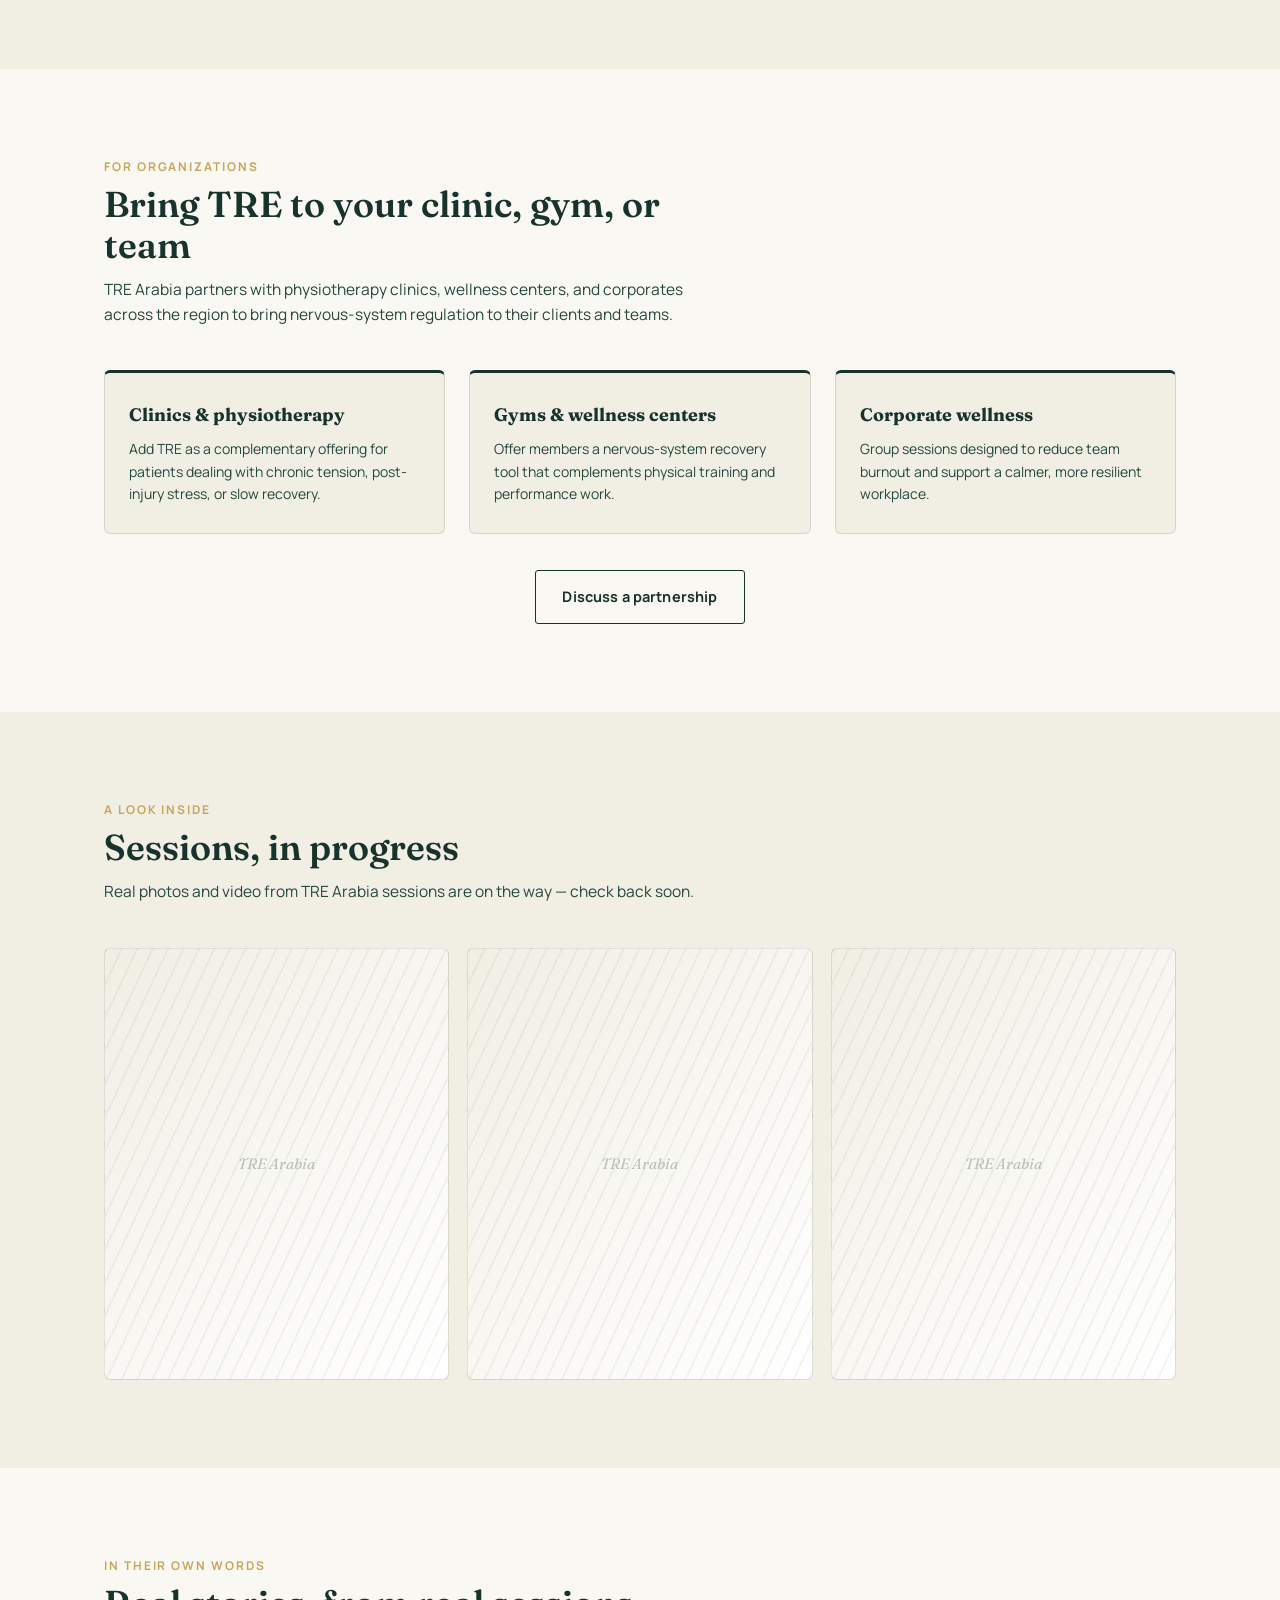
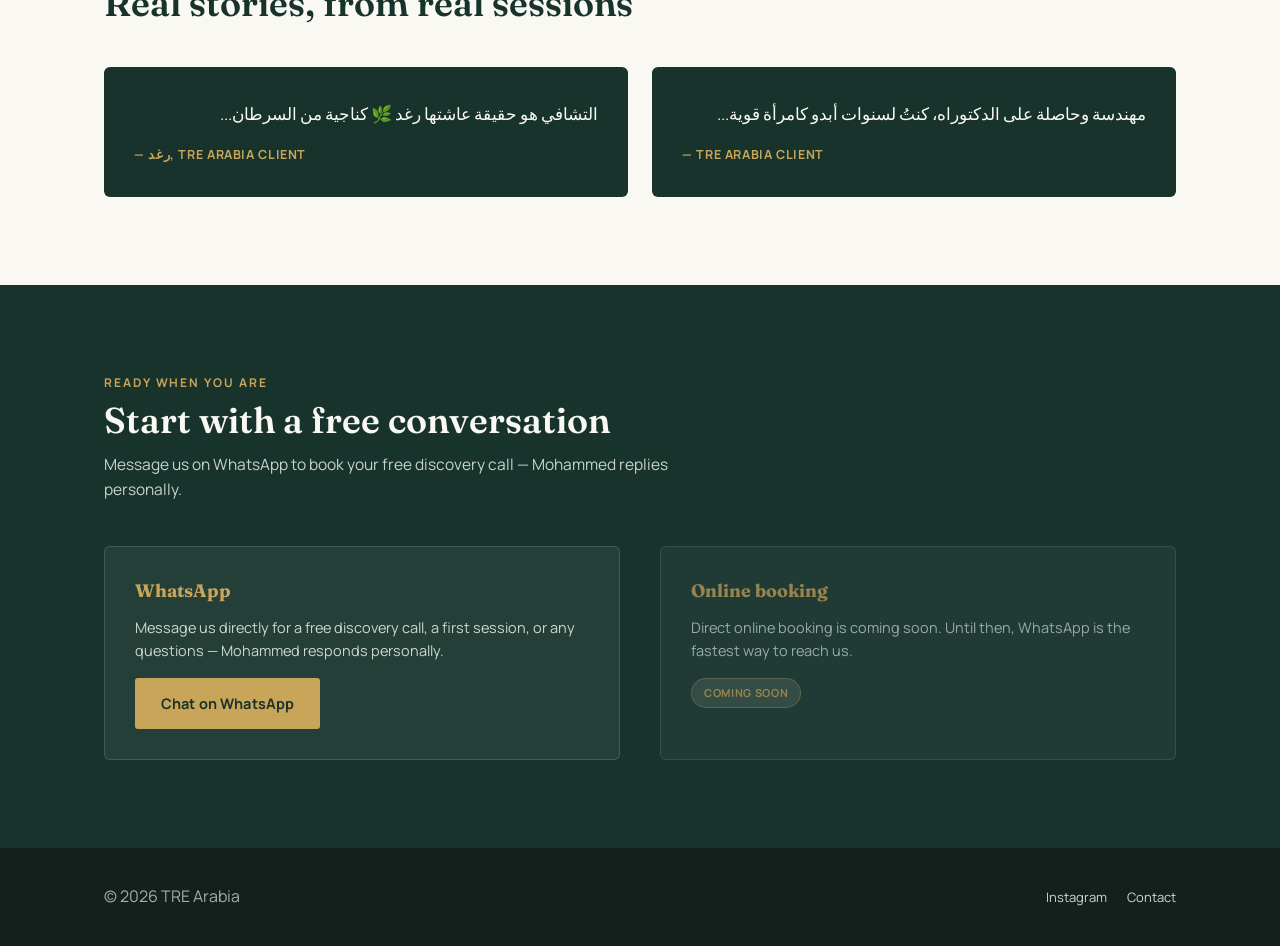
==== commit 6f68281b: "Reposition copy away from Jeddah/Saudi Arabia framing Rewrites the hero eyebrow, meta description, f" ====
--- a/index.html
+++ b/index.html
@@ -4,11 +4,11 @@
 <meta charset="UTF-8">
 <meta name="viewport" content="width=device-width, initial-scale=1.0">
 <title>TRE Arabia — Release Begins Within</title>
-<meta name="description" content="TRE Arabia brings Tension & Trauma Releasing Exercises to Jeddah and the Gulf, led by Mohammed Salah — the first Arabic-speaking TRE Global–certified practitioner in the world.">
+<meta name="description" content="TRE Arabia brings Tension & Trauma Releasing Exercises to the Arab world, led by Mohammed Salah — the first Arabic-speaking TRE Global–certified practitioner in the world.">
 <link rel="icon" href="logo.png">
 <link rel="preconnect" href="https://fonts.googleapis.com">
 <link href="https://fonts.googleapis.com/css2?family=Fraunces:ital,opsz,wght@0,9..144,400;0,9..144,600;1,9..144,500&family=Manrope:wght@400;500;600;700;800&family=Cairo:wght@400;500;600;700;800&display=swap" rel="stylesheet">
-<link rel="stylesheet" href="styles.css?v=3">
+<link rel="stylesheet" href="styles.css?v=5">
 </head>
 <body>
 
@@ -21,7 +21,7 @@
       </a>
       <button id="lang-toggle" class="lang-toggle" aria-label="Toggle language">EN / <span class="ar-label">AR</span></button>
     </div>
-    <div class="nav-links">
+    <div class="nav-links" id="nav-links">
       <a href="#what-is-tre" data-en="What is TRE" data-ar="ما هو TRE">What is TRE</a>
       <a href="#founder" data-en="Founder" data-ar="المؤسس">Founder</a>
       <a href="#certification" data-en="Certification" data-ar="الشهادة">Certification</a>
@@ -29,13 +29,16 @@
       <a href="#testimonials" data-en="Stories" data-ar="قصص">Stories</a>
     </div>
     <a href="#contact" class="nav-cta" data-en="Book a discovery call" data-ar="احجز مكالمة تعارف">Book a discovery call</a>
+    <button id="nav-toggle" class="nav-toggle" aria-label="Toggle menu" aria-expanded="false" aria-controls="nav-links">
+      <span></span><span></span><span></span>
+    </button>
   </div>
 </nav>
 
 <header class="hero" id="top">
   <div class="wrap hero-single">
     <div class="hero-content reveal">
-      <div class="eyebrow hero-eyebrow" data-en="TRE Arabia · Jeddah, Saudi Arabia" data-ar="TRE أرابيا · جدة، المملكة العربية السعودية">TRE Arabia · Jeddah, Saudi Arabia</div>
+      <div class="eyebrow hero-eyebrow" data-en="TRE Arabia · Nervous system care for the Arab world" data-ar="TRE أرابيا · رعاية الجهاز العصبي للعالم العربي">TRE Arabia · Nervous system care for the Arab world</div>
       <img src="hero-lockup.png" alt="TRE Arabia — Release begins within" class="hero-lockup">
       <h1 class="sr-only">Release begins within.</h1>
       <p class="lede" data-en="TRE® is a simple, body-based practice that helps the nervous system let go of stress, tension, and old trauma — no talking required, just seven exercises and the body's own natural shake." data-ar="TRE® هو تمرين جسدي بسيط يساعد الجهاز العصبي على تصريف التوتر والضغط والصدمات القديمة — دون الحاجة للحديث عن التفاصيل، فقط سبعة تمارين ورعشة الجسم الطبيعية.">TRE® is a simple, body-based practice that helps the nervous system let go of stress, tension, and old trauma — no talking required, just seven exercises and the body's own natural shake.</p>
@@ -44,7 +47,7 @@
         <a href="#what-is-tre" class="btn btn-ghost" data-en="What is TRE?" data-ar="ما هو TRE؟">What is TRE?</a>
       </div>
       <div class="hero-stats">
-        <div><div class="n">2018</div><div class="l" data-en="Founded in Jeddah" data-ar="تأسست في جدة">Founded in Jeddah</div></div>
+        <div><div class="n">2018</div><div class="l" data-en="Founded" data-ar="سنة التأسيس">Founded</div></div>
         <div><div class="n">1st</div><div class="l" data-en="Arabic-speaking certified provider" data-ar="أول ممارس معتمد ناطق بالعربية">Arabic-speaking certified provider</div></div>
         <div><div class="n">22</div><div class="l" data-en="Arab countries in mission" data-ar="دولة عربية ضمن الرسالة">Arab countries in mission</div></div>
       </div>
@@ -83,7 +86,7 @@
   <div class="wrap">
     <div class="section-head reveal">
       <div class="eyebrow" data-en="The practitioner" data-ar="الممارس">The practitioner</div>
-      <h2 data-en="Trained in Bali. Practicing in Jeddah." data-ar="تدرّب في بالي. يمارس في جدة.">Trained in Bali. Practicing in Jeddah.</h2>
+      <h2 data-en="Trained in Bali. Practicing across the Arab world." data-ar="تدرّب في بالي. يمارس في العالم العربي.">Trained in Bali. Practicing across the Arab world.</h2>
     </div>
     <div class="founder reveal">
       <div class="founder-card">
@@ -95,7 +98,7 @@
       <div class="founder-quote">
         <p data-en="TRE Arabia's mission is to bring this modality to the region in a way that speaks the language — literally and culturally — of the people who need it: qualifying providers and trainers across the Arab world, with the direct support of Dr. David Berceli and the global TRE community." data-ar="رسالة TRE أرابيا هي جلب هذه الطريقة إلى المنطقة بلغة أهلها — حرفيًا وثقافيًا: تأهيل ممارسين ومدربين في العالم العربي، بدعم مباشر من الدكتور David Berceli ومجتمع TRE العالمي.">TRE Arabia's mission is to bring this modality to the region in a way that speaks the language — literally and culturally — of the people who need it: qualifying providers and trainers across the Arab world, with the direct support of Dr. David Berceli and the global TRE community.</p>
         <p data-en="Every session is delivered personally by Mohammed, drawing on training directly connected back to TRE's founder — not a franchise once removed." data-ar="كل جلسة يقدّمها محمد شخصيًا، بتدريب متصل مباشرة بمؤسس TRE — لا عبر امتياز بعيد عن المصدر.">Every session is delivered personally by Mohammed, drawing on training directly connected back to TRE's founder — not a franchise once removed.</p>
-        <div class="signed" data-en="— TRE Arabia, Jeddah" data-ar="— TRE أرابيا، جدة">— TRE Arabia, Jeddah</div>
+        <div class="signed" data-en="— TRE Arabia" data-ar="— TRE أرابيا">— TRE Arabia</div>
       </div>
     </div>
   </div>
@@ -149,7 +152,7 @@
       <div class="cert-card">
         <div class="cert-icon">03</div>
         <h4 data-en="Where it leads" data-ar="إلى أين يقودك">Where it leads</h4>
-        <p data-en="Join a growing regional network of providers, with priority access to Dr. Berceli's future visits to Saudi Arabia." data-ar="انضم إلى شبكة إقليمية متنامية من الممارسين، مع أولوية الوصول لزيارات الدكتور Berceli القادمة للسعودية.">Join a growing regional network of providers, with priority access to Dr. Berceli's future visits to Saudi Arabia.</p>
+        <p data-en="Join a growing regional network of providers, with priority access to Dr. Berceli's future visits to the region." data-ar="انضم إلى شبكة إقليمية متنامية من الممارسين، مع أولوية الوصول لزيارات الدكتور Berceli القادمة إلى المنطقة.">Join a growing regional network of providers, with priority access to Dr. Berceli's future visits to the region.</p>
       </div>
     </div>
     <div class="cert-cta reveal">
@@ -243,7 +246,7 @@
 
 <footer>
   <div class="wrap">
-    <div>© <span id="year"></span> <span data-en="TRE Arabia · Jeddah, Saudi Arabia" data-ar="TRE أرابيا · جدة، المملكة العربية السعودية">TRE Arabia · Jeddah, Saudi Arabia</span></div>
+    <div>© <span id="year"></span> <span data-en="TRE Arabia" data-ar="TRE أرابيا">TRE Arabia</span></div>
     <div class="foot-links">
       <a href="https://instagram.com/tre_arabia" target="_blank" rel="noopener">Instagram</a>
       <a href="#contact" data-en="Contact" data-ar="تواصل">Contact</a>
@@ -251,6 +254,6 @@
   </div>
 </footer>
 
-<script src="script.js?v=3"></script>
+<script src="script.js?v=4"></script>
 </body>
 </html>
--- a/styles.css
+++ b/styles.css
@@ -94,8 +94,37 @@
   transition:background .2s ease;
 }
 .nav-cta:hover{ background:var(--teal-mid); }
+.nav-toggle{
+  display:none; flex-direction:column; justify-content:center; align-items:center; gap:5px;
+  width:34px; height:34px; padding:0; border:none; background:none; cursor:pointer; flex-shrink:0;
+}
+.nav-toggle span{
+  display:block; width:22px; height:2px; background:var(--teal-deep); border-radius:1px;
+  transition:transform .25s ease, opacity .25s ease;
+}
+.nav-toggle[aria-expanded="true"] span:nth-child(1){ transform:translateY(7px) rotate(45deg); }
+.nav-toggle[aria-expanded="true"] span:nth-child(2){ opacity:0; }
+.nav-toggle[aria-expanded="true"] span:nth-child(3){ transform:translateY(-7px) rotate(-45deg); }
+/* Hamburger takes over well before the 5 links + CTA can collide (measured
+   overlap starts ~800-950px depending on font rendering) — 1000px leaves
+   comfortable margin through the whole tablet-portrait range. */
+@media (max-width:1000px){
+  .nav-toggle{ display:flex; }
+  .nav-links{
+    display:flex; flex-direction:column; gap:0;
+    position:absolute; top:100%; left:0; right:0;
+    background:var(--cream); border-bottom:1px solid var(--line);
+    box-shadow:0 12px 24px rgba(20,32,28,.08);
+    max-height:0; overflow:hidden; opacity:0; padding:0 24px;
+    transition:max-height .3s ease, opacity .2s ease;
+  }
+  .nav-links.open{ max-height:360px; opacity:1; padding:8px 24px 18px; }
+  .nav-links a{ padding:13px 0; border-bottom:1px solid var(--line); }
+  .nav-links a:last-child{ border-bottom:none; }
+  .nav-links a::after{ display:none; }
+  .nav .wrap{ position:relative; }
+}
 @media (max-width:760px){
-  .nav-links{ display:none; }
   .nav .wrap{ gap:10px; }
   .nav-mark{ height:30px; }
   .nav-wordmark{ height:17px; }
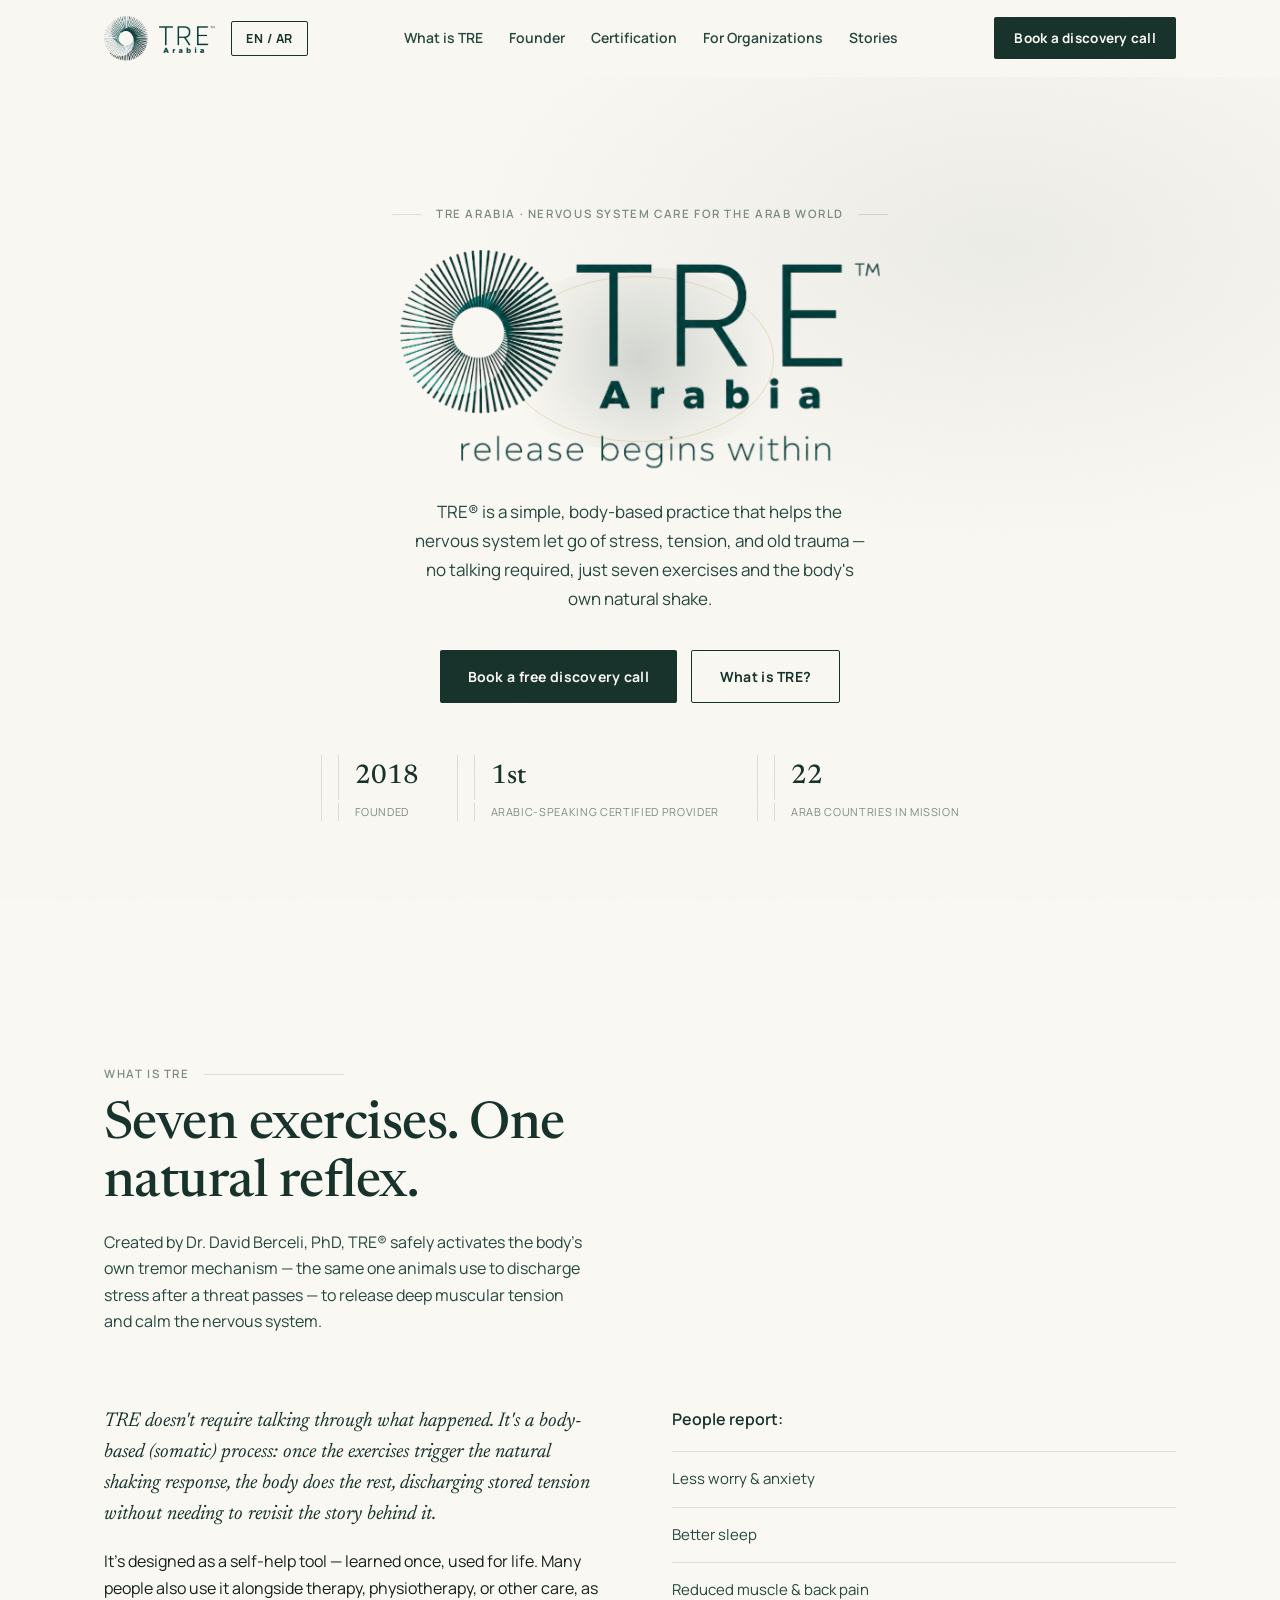
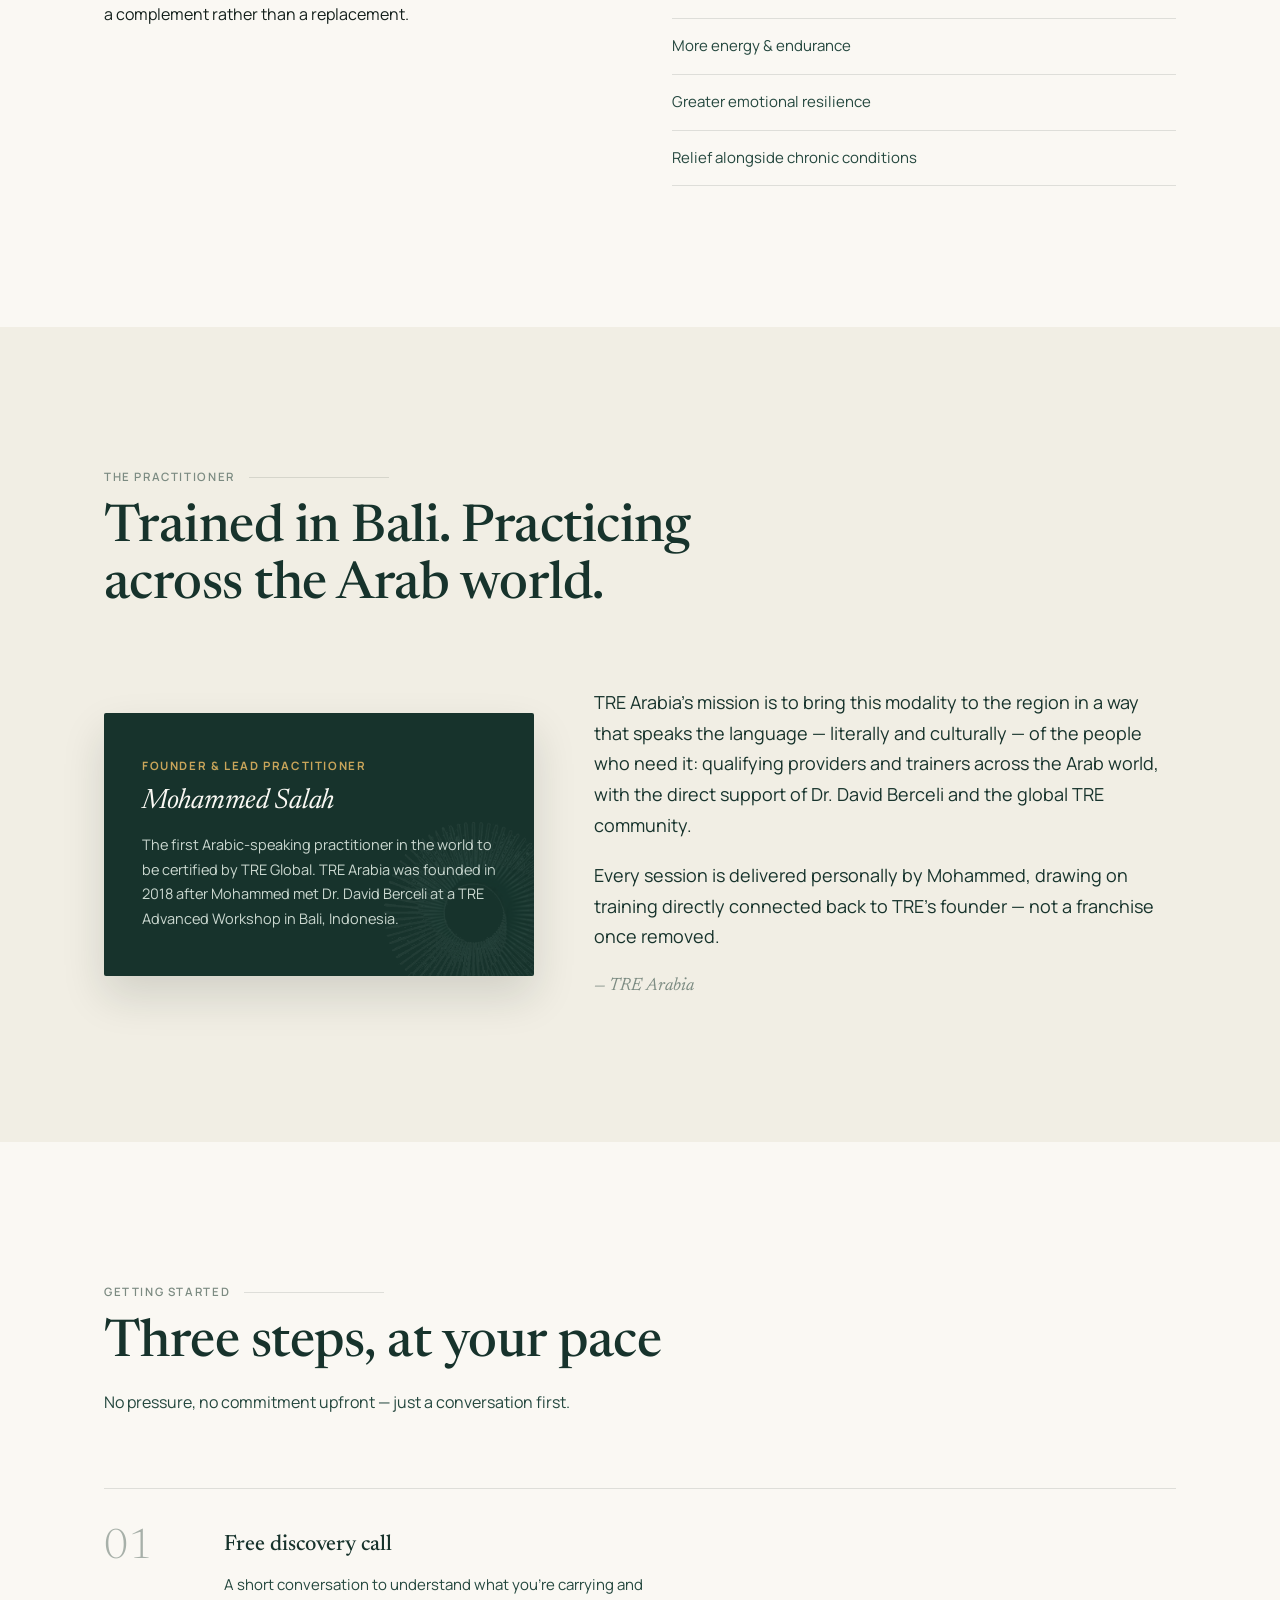
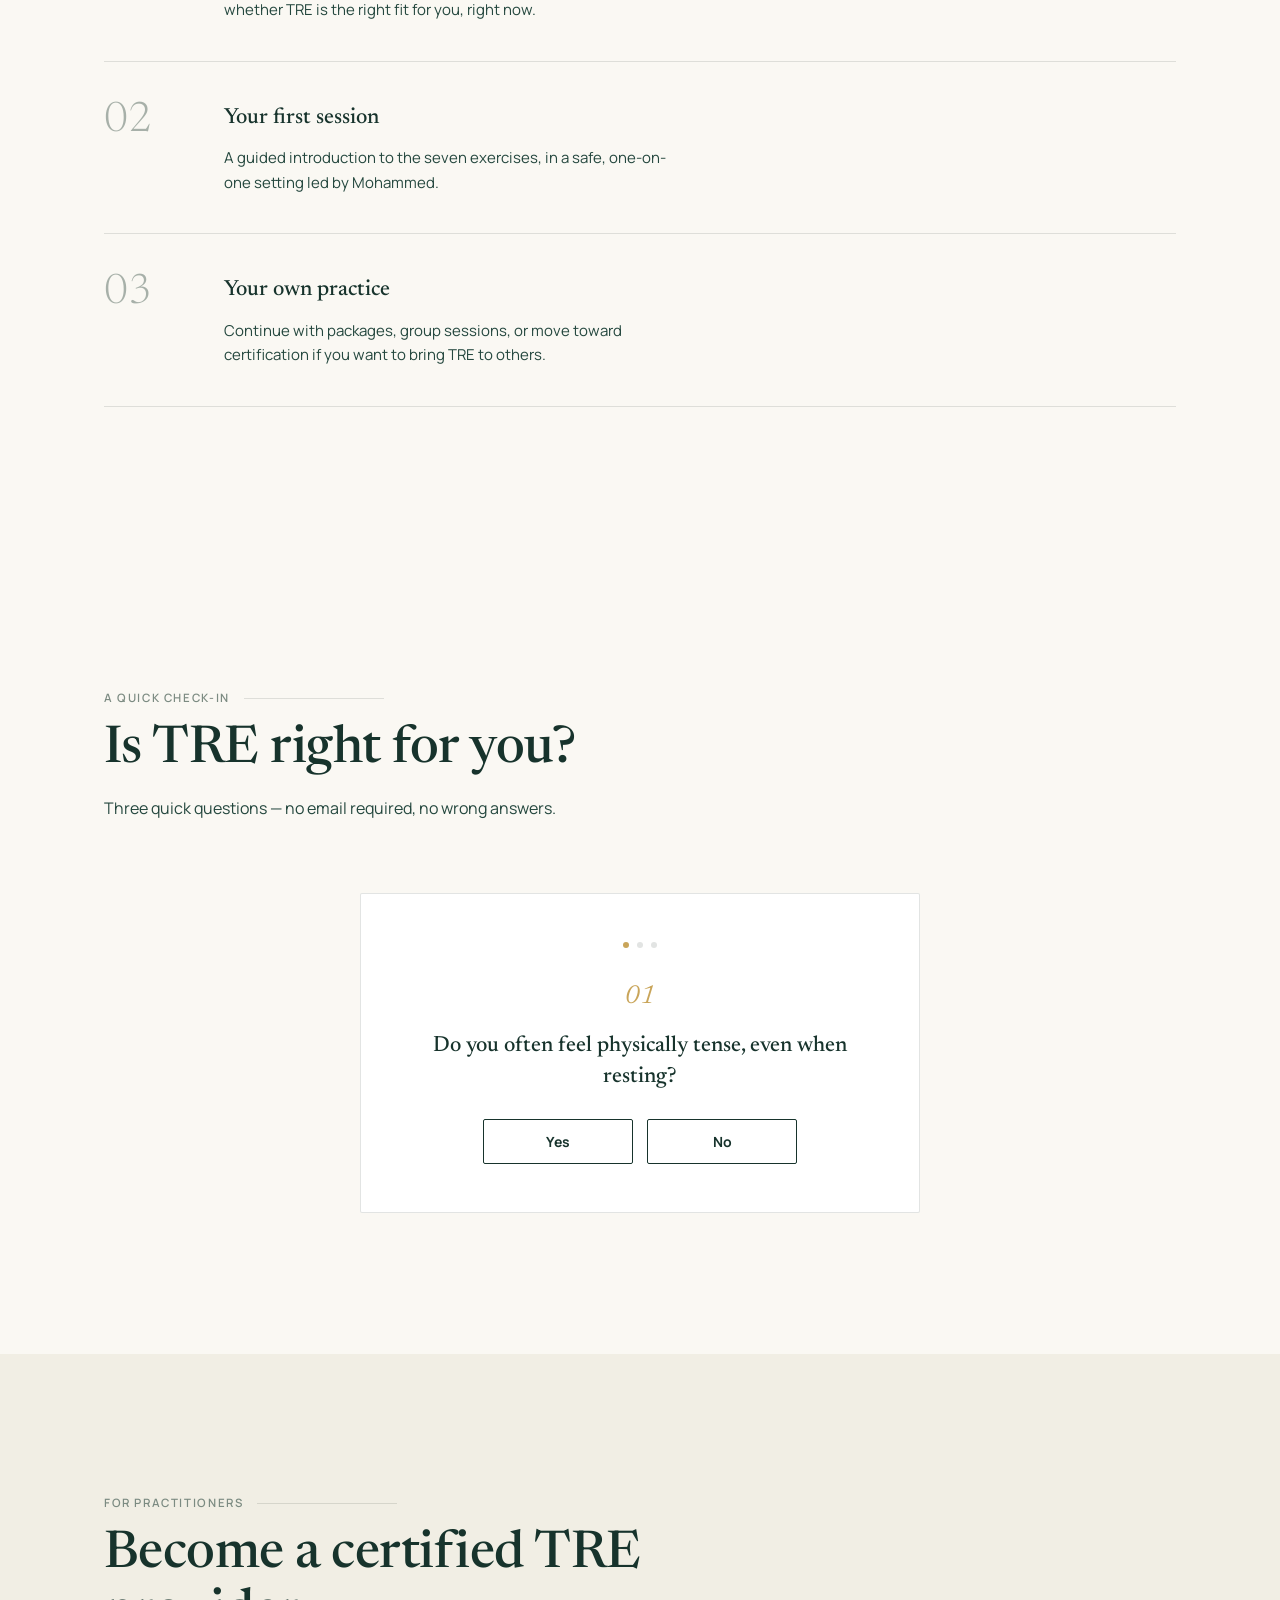
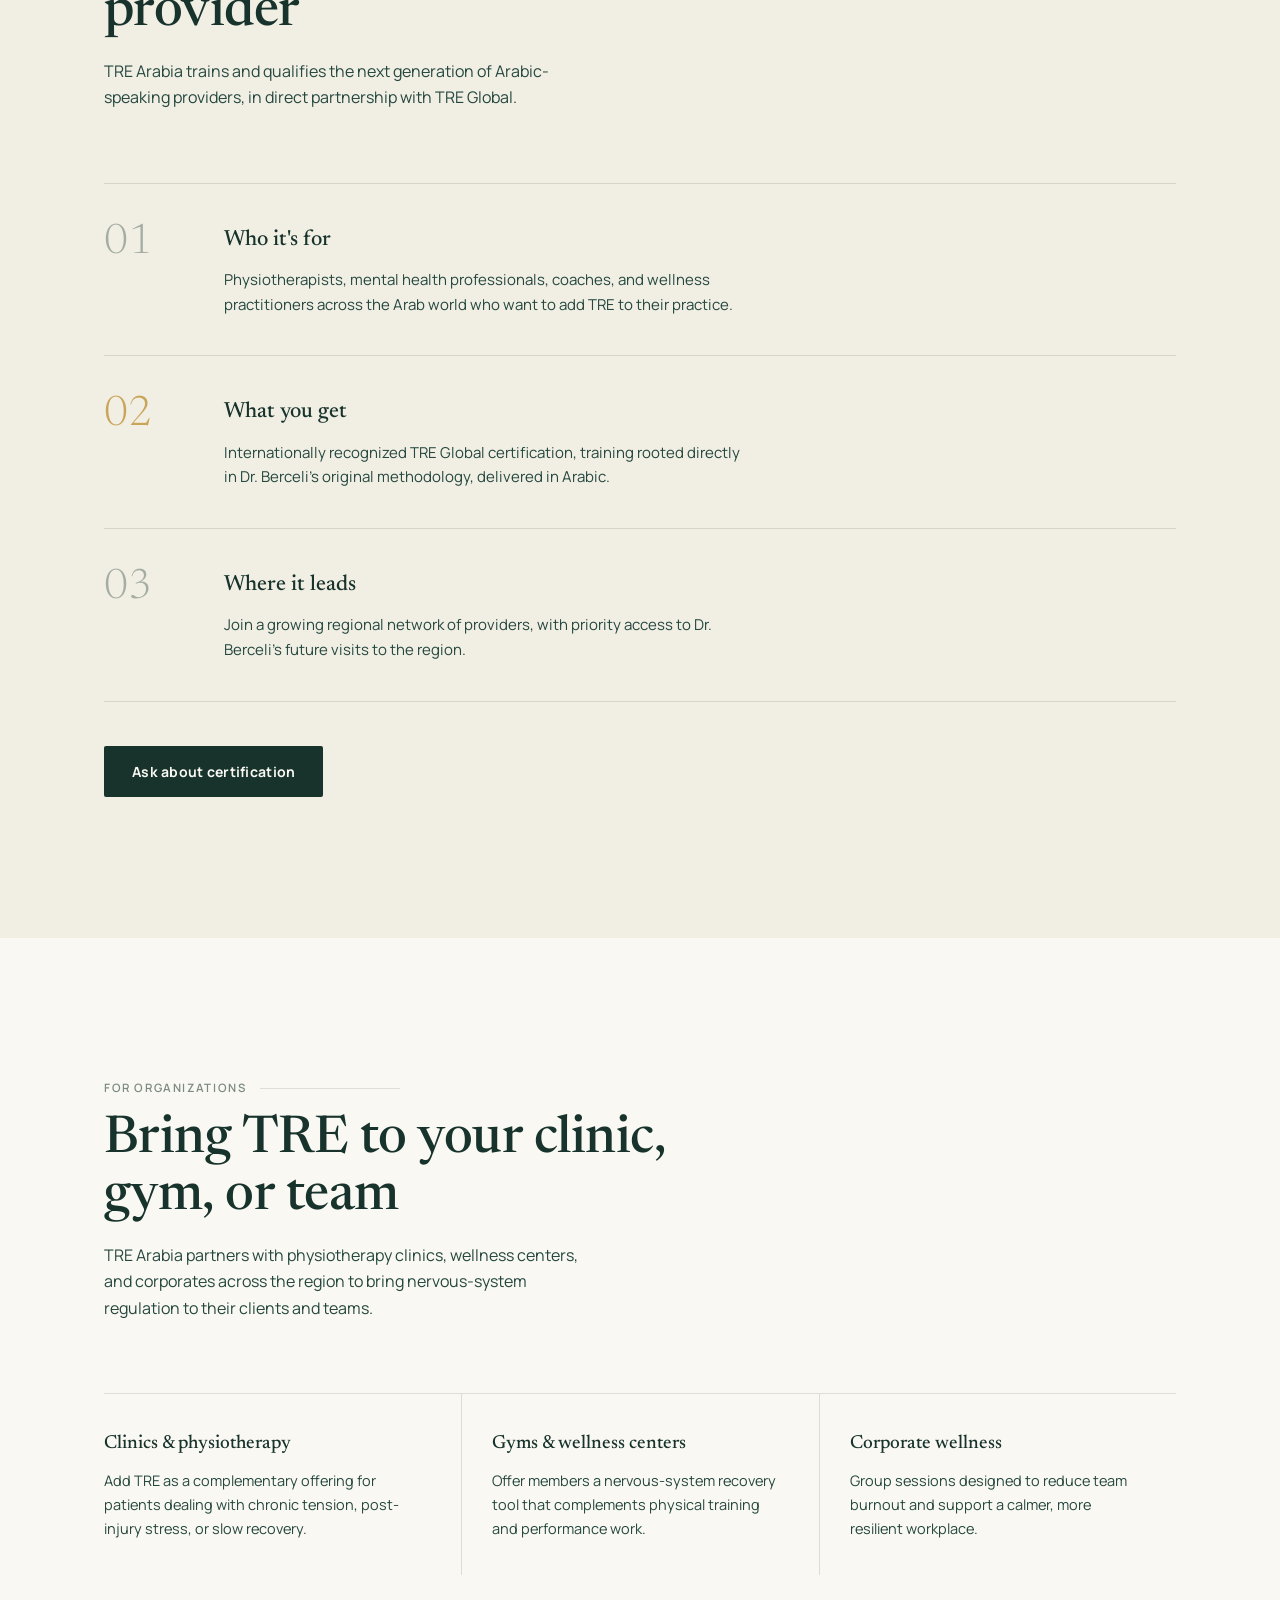
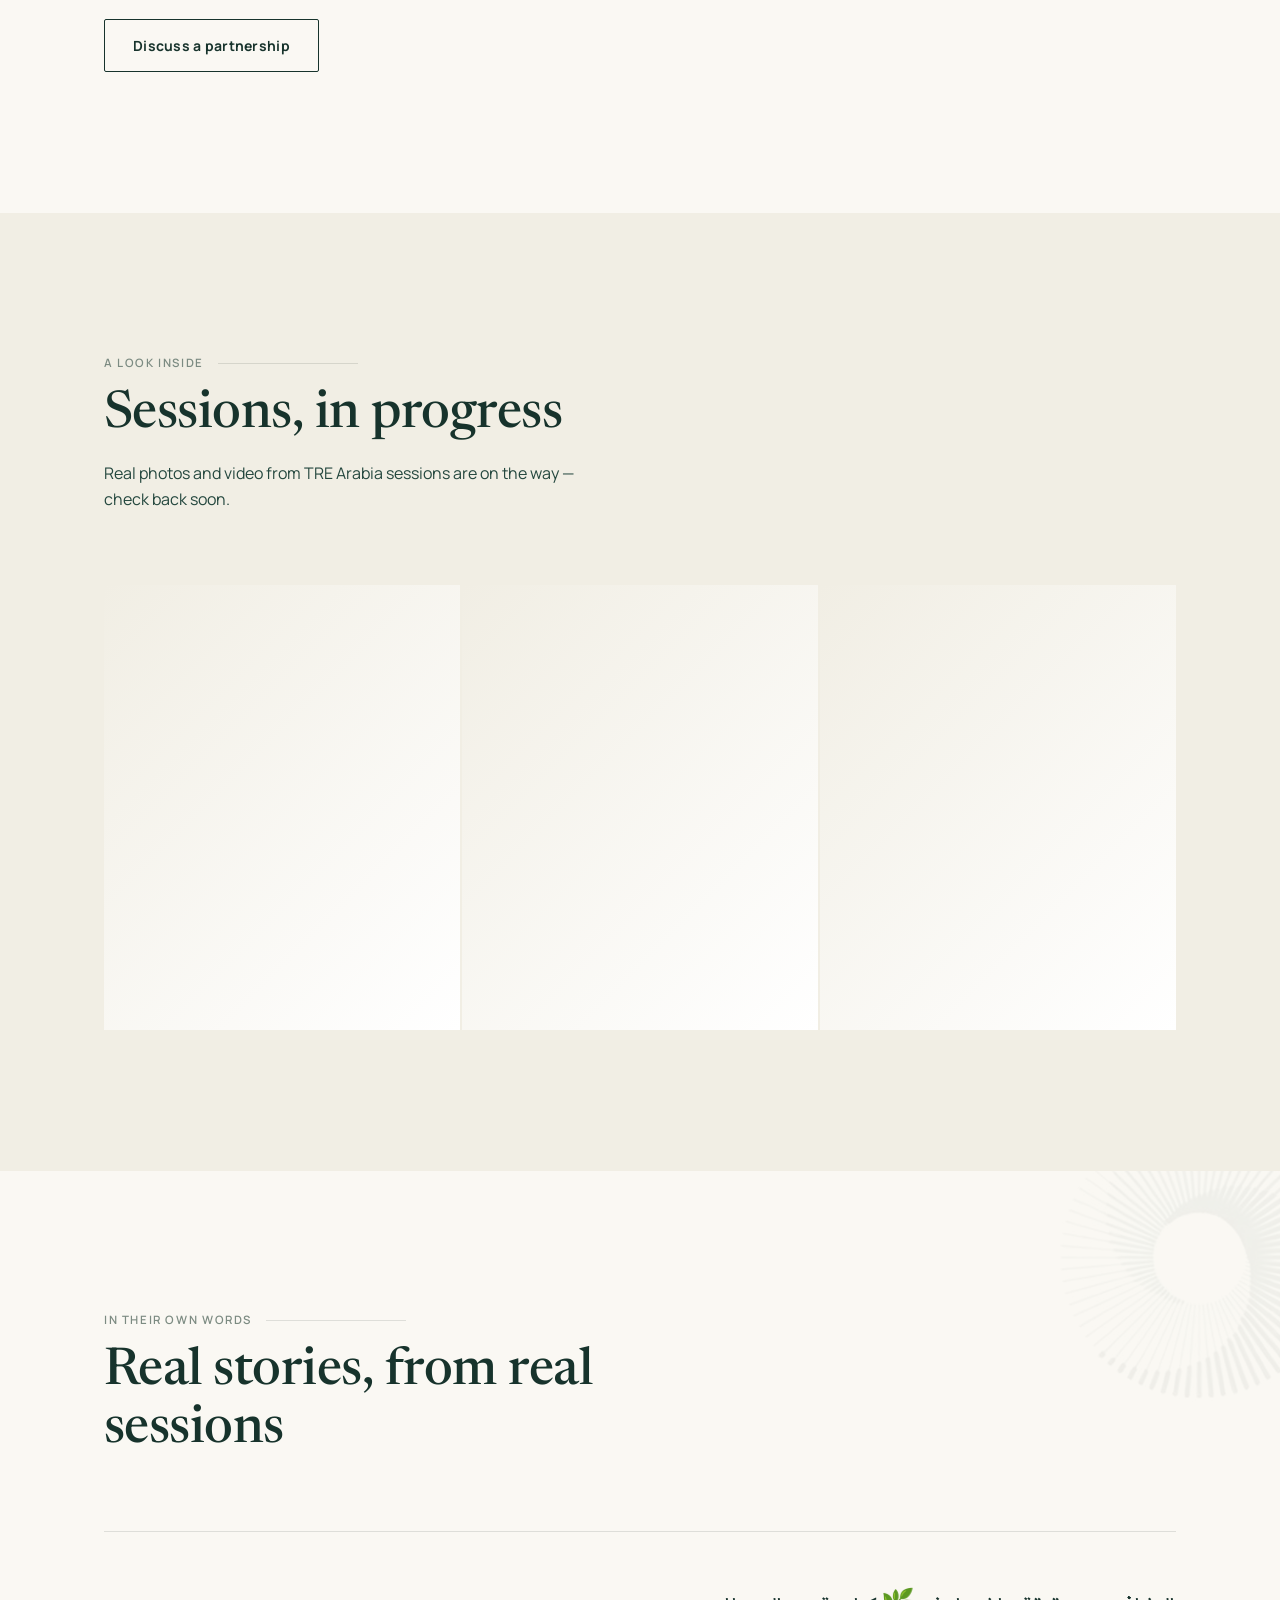
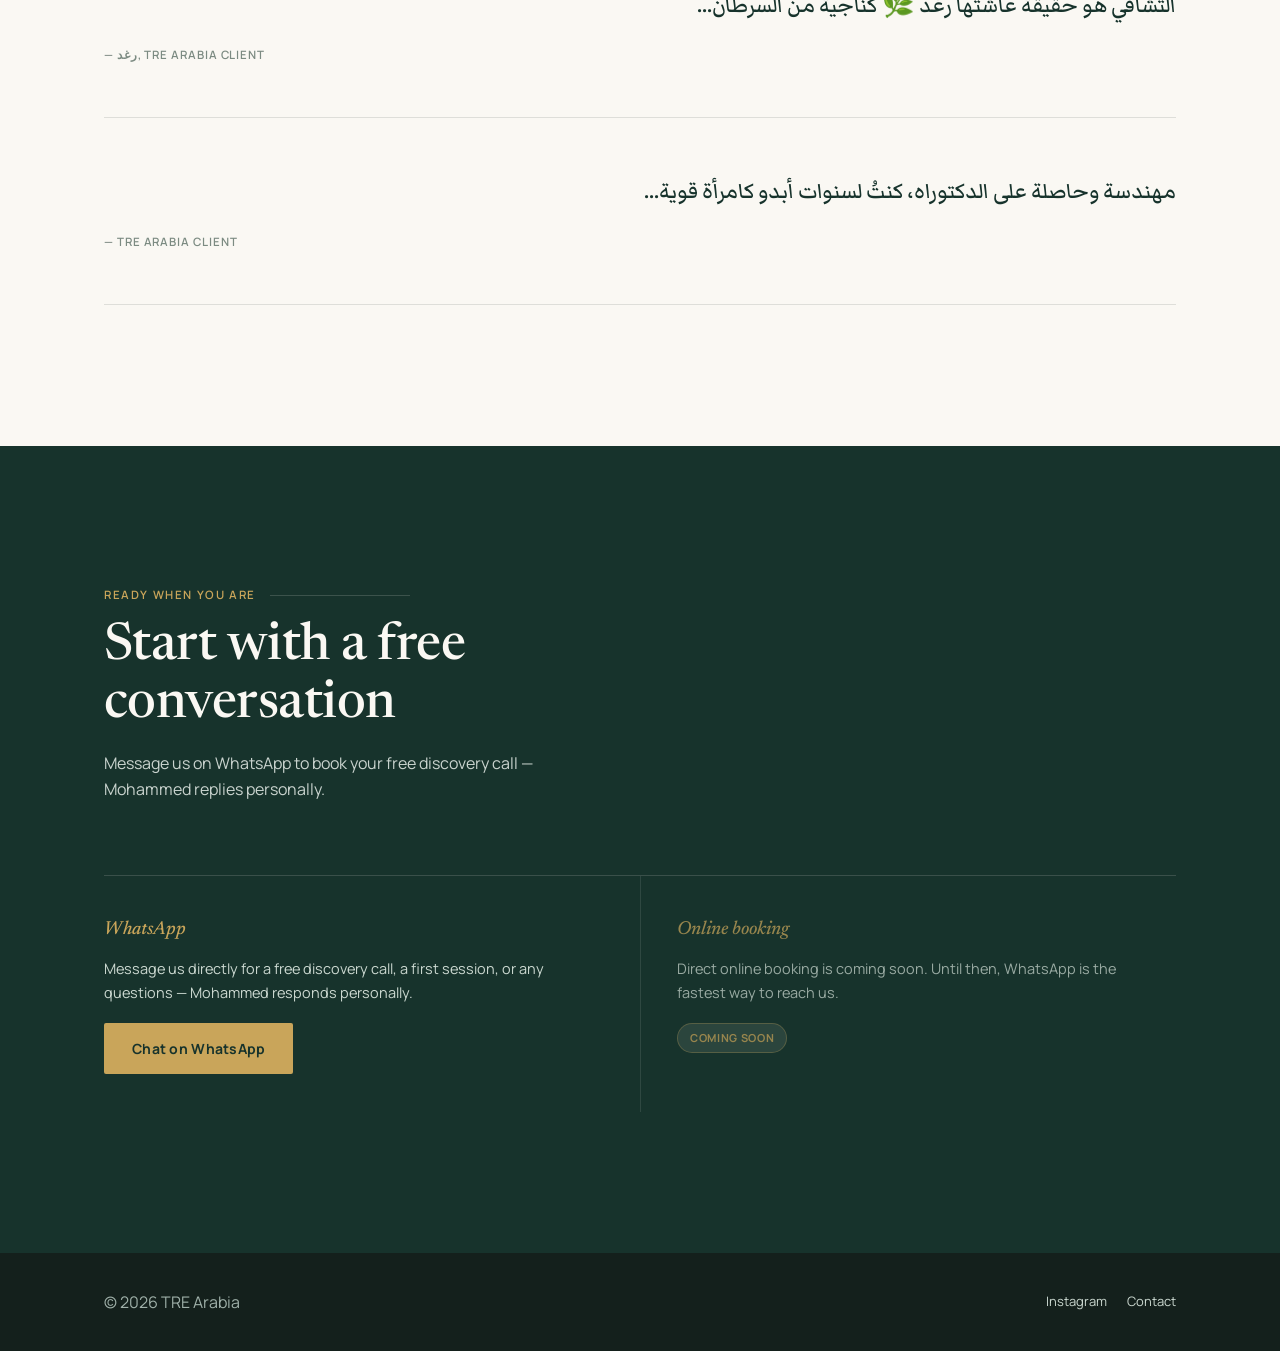
==== commit 895e7493: "Editorial redesign: typography, layout, motion, and hero micro-interaction Replaces the templated ca" ====
--- a/index.html
+++ b/index.html
@@ -7,8 +7,8 @@
 <meta name="description" content="TRE Arabia brings Tension & Trauma Releasing Exercises to the Arab world, led by Mohammed Salah — the first Arabic-speaking TRE Global–certified practitioner in the world.">
 <link rel="icon" href="logo.png">
 <link rel="preconnect" href="https://fonts.googleapis.com">
-<link href="https://fonts.googleapis.com/css2?family=Fraunces:ital,opsz,wght@0,9..144,400;0,9..144,600;1,9..144,500&family=Manrope:wght@400;500;600;700;800&family=Cairo:wght@400;500;600;700;800&display=swap" rel="stylesheet">
-<link rel="stylesheet" href="styles.css?v=5">
+<link href="https://fonts.googleapis.com/css2?family=Newsreader:ital,opsz,wght@0,6..72,300;0,6..72,400;0,6..72,500;0,6..72,600;1,6..72,400;1,6..72,500&family=Markazi+Text:wght@500;600;700&family=Manrope:wght@400;500;600;700;800&family=Cairo:wght@400;500;600;700;800&display=swap" rel="stylesheet">
+<link rel="stylesheet" href="styles.css?v=11">
 </head>
 <body>
 
@@ -16,8 +16,8 @@
   <div class="wrap">
     <div class="nav-left">
       <a href="#top" class="nav-brand">
-        <img src="mark.png" alt="" class="nav-mark">
-        <img src="wordmark.png" alt="TRE Arabia" class="nav-wordmark">
+        <img src="mark.webp" alt="" class="nav-mark">
+        <img src="wordmark.webp" alt="TRE Arabia" class="nav-wordmark">
       </a>
       <button id="lang-toggle" class="lang-toggle" aria-label="Toggle language">EN / <span class="ar-label">AR</span></button>
     </div>
@@ -39,7 +39,11 @@
   <div class="wrap hero-single">
     <div class="hero-content reveal">
       <div class="eyebrow hero-eyebrow" data-en="TRE Arabia · Nervous system care for the Arab world" data-ar="TRE أرابيا · رعاية الجهاز العصبي للعالم العربي">TRE Arabia · Nervous system care for the Arab world</div>
-      <img src="hero-lockup.png" alt="TRE Arabia — Release begins within" class="hero-lockup">
+      <div class="hero-lockup-wrap">
+        <span class="hero-glow" aria-hidden="true"></span>
+        <span class="hero-ring" aria-hidden="true"></span>
+        <img src="hero-lockup.webp" alt="TRE Arabia — Release begins within" class="hero-lockup" fetchpriority="high">
+      </div>
       <h1 class="sr-only">Release begins within.</h1>
       <p class="lede" data-en="TRE® is a simple, body-based practice that helps the nervous system let go of stress, tension, and old trauma — no talking required, just seven exercises and the body's own natural shake." data-ar="TRE® هو تمرين جسدي بسيط يساعد الجهاز العصبي على تصريف التوتر والضغط والصدمات القديمة — دون الحاجة للحديث عن التفاصيل، فقط سبعة تمارين ورعشة الجسم الطبيعية.">TRE® is a simple, body-based practice that helps the nervous system let go of stress, tension, and old trauma — no talking required, just seven exercises and the body's own natural shake.</p>
       <div class="hero-actions">
@@ -90,7 +94,7 @@
     </div>
     <div class="founder reveal">
       <div class="founder-card">
-        <img class="mark" src="mark.png" alt="">
+        <img class="mark" src="mark.webp" alt="" loading="lazy">
         <div class="role" data-en="Founder &amp; Lead Practitioner" data-ar="المؤسس والممارس الرئيسي">Founder &amp; Lead Practitioner</div>
         <h3>Mohammed Salah</h3>
         <p class="tag" data-en="The first Arabic-speaking practitioner in the world to be certified by TRE Global. TRE Arabia was founded in 2018 after Mohammed met Dr. David Berceli at a TRE Advanced Workshop in Bali, Indonesia." data-ar="أول ممارس ناطق بالعربية في العالم يحصل على شهادة TRE Global. تأسست TRE أرابيا في 2018 بعد أن قابل محمد الدكتور David Berceli في ورشة تدريب متقدمة في بالي، إندونيسيا.">The first Arabic-speaking practitioner in the world to be certified by TRE Global. TRE Arabia was founded in 2018 after Mohammed met Dr. David Berceli at a TRE Advanced Workshop in Bali, Indonesia.</p>
@@ -131,6 +135,58 @@
   </div>
 </section>
 
+<section id="quiz">
+  <div class="wrap">
+    <div class="section-head reveal">
+      <div class="eyebrow" data-en="A quick check-in" data-ar="تحقق سريع">A quick check-in</div>
+      <h2 data-en="Is TRE right for you?" data-ar="هل TRE مناسب لك؟">Is TRE right for you?</h2>
+      <p data-en="Three quick questions — no email required, no wrong answers." data-ar="ثلاثة أسئلة سريعة — بدون بريد إلكتروني، ولا إجابات خاطئة.">Three quick questions — no email required, no wrong answers.</p>
+    </div>
+    <div class="quiz-card reveal" id="tre-quiz">
+      <div class="quiz-progress" aria-hidden="true">
+        <span class="quiz-dot" data-step="1"></span>
+        <span class="quiz-dot" data-step="2"></span>
+        <span class="quiz-dot" data-step="3"></span>
+      </div>
+
+      <div class="quiz-question" data-quiz-step="1">
+        <div class="quiz-num">01</div>
+        <h4 data-en="Do you often feel physically tense, even when resting?" data-ar="هل تشعر غالبًا بتوتر جسدي حتى عند الراحة؟">Do you often feel physically tense, even when resting?</h4>
+        <div class="quiz-answers">
+          <button type="button" class="quiz-answer" data-en="Yes" data-ar="نعم">Yes</button>
+          <button type="button" class="quiz-answer" data-en="No" data-ar="لا">No</button>
+        </div>
+      </div>
+
+      <div class="quiz-question" data-quiz-step="2" hidden>
+        <div class="quiz-num">02</div>
+        <h4 data-en="Have you experienced stress, anxiety, or a difficult life event you're still carrying?" data-ar="هل مررت بضغط نفسي أو قلق أو حدث حياتي صعب ما زلت تحمله؟">Have you experienced stress, anxiety, or a difficult life event you're still carrying?</h4>
+        <div class="quiz-answers">
+          <button type="button" class="quiz-answer" data-en="Yes" data-ar="نعم">Yes</button>
+          <button type="button" class="quiz-answer" data-en="No" data-ar="لا">No</button>
+        </div>
+      </div>
+
+      <div class="quiz-question" data-quiz-step="3" hidden>
+        <div class="quiz-num">03</div>
+        <h4 data-en="Are you open to trying a body-based practice, even if it feels unfamiliar at first?" data-ar="هل أنت منفتح لتجربة ممارسة جسدية، حتى لو بدت غير مألوفة في البداية؟">Are you open to trying a body-based practice, even if it feels unfamiliar at first?</h4>
+        <div class="quiz-answers">
+          <button type="button" class="quiz-answer" data-en="Yes" data-ar="نعم">Yes</button>
+          <button type="button" class="quiz-answer" data-en="No" data-ar="لا">No</button>
+        </div>
+      </div>
+
+      <div class="quiz-result" data-quiz-result hidden>
+        <div class="quiz-num">—</div>
+        <h4 data-en="TRE could be a great fit for you" data-ar="قد يكون TRE مناسبًا تمامًا لك">TRE could be a great fit for you</h4>
+        <p data-en="Wherever you landed on these questions, that's exactly the right place to start a conversation. A free discovery call is a low-pressure way to find out — no commitment, just Mohammed listening and answering your questions." data-ar="أينما كانت إجاباتك، فهذه بالضبط النقطة الصحيحة لبدء محادثة. مكالمة التعارف المجانية طريقة بسيطة وبدون أي ضغط لتكتشف ذلك — بدون التزام، فقط محمد يستمع ويجيب عن أسئلتك.">Wherever you landed on these questions, that's exactly the right place to start a conversation. A free discovery call is a low-pressure way to find out — no commitment, just Mohammed listening and answering your questions.</p>
+        <a class="btn btn-primary" href="https://wa.me/966568954047?text=Hi%2C%20I%27d%20like%20to%20book%20a%20free%20discovery%20call" data-href-en="https://wa.me/966568954047?text=Hi%2C%20I%27d%20like%20to%20book%20a%20free%20discovery%20call" data-href-ar="https://wa.me/966568954047?text=%D9%85%D8%B1%D8%AD%D8%A8%D9%8B%D8%A7%D8%8C%20%D8%A3%D8%B1%D8%BA%D8%A8%20%D9%81%D9%8A%20%D8%AD%D8%AC%D8%B2%20%D9%85%D9%83%D8%A7%D9%84%D9%85%D8%A9%20%D8%AA%D8%B9%D8%A7%D8%B1%D9%81%20%D9%85%D8%AC%D8%A7%D9%86%D9%8A%D8%A9" target="_blank" rel="noopener" data-en="Book your free discovery call" data-ar="احجز مكالمة تعارفك المجانية">Book your free discovery call</a>
+        <button type="button" class="quiz-restart" data-en="Retake the quiz" data-ar="أعد الاختبار">Retake the quiz</button>
+      </div>
+    </div>
+  </div>
+</section>
+
 <section class="section-alt" id="certification">
   <div class="wrap">
     <div class="section-head reveal">
@@ -144,7 +200,7 @@
         <h4 data-en="Who it's for" data-ar="لمن هذا التدريب">Who it's for</h4>
         <p data-en="Physiotherapists, mental health professionals, coaches, and wellness practitioners across the Arab world who want to add TRE to their practice." data-ar="أخصائيو العلاج الطبيعي، الصحة النفسية، المدرّبون، وممارسو العافية في العالم العربي الراغبون بإضافة TRE إلى ممارستهم.">Physiotherapists, mental health professionals, coaches, and wellness practitioners across the Arab world who want to add TRE to their practice.</p>
       </div>
-      <div class="cert-card">
+      <div class="cert-card cert-card--featured">
         <div class="cert-icon">02</div>
         <h4 data-en="What you get" data-ar="ما ستحصل عليه">What you get</h4>
         <p data-en="Internationally recognized TRE Global certification, training rooted directly in Dr. Berceli's original methodology, delivered in Arabic." data-ar="شهادة TRE Global المعتمدة عالميًا، بتدريب متجذّر في منهجية الدكتور Berceli الأصلية، ومُقدّم باللغة العربية.">Internationally recognized TRE Global certification, training rooted directly in Dr. Berceli's original methodology, delivered in Arabic.</p>
@@ -204,6 +260,7 @@
 </section>
 
 <section id="testimonials">
+  <img class="section-mark" src="mark.webp" alt="" aria-hidden="true" loading="lazy">
   <div class="wrap">
     <div class="section-head reveal">
       <div class="eyebrow" data-en="In their own words" data-ar="بكلماتهم">In their own words</div>
@@ -225,7 +282,7 @@
 <section class="contact" id="contact">
   <div class="wrap">
     <div class="section-head reveal">
-      <div class="eyebrow" style="color:var(--brass);" data-en="Ready when you are" data-ar="نحن جاهزون حين تكون جاهزًا">Ready when you are</div>
+      <div class="eyebrow" data-en="Ready when you are" data-ar="نحن جاهزون حين تكون جاهزًا">Ready when you are</div>
       <h2 data-en="Start with a free conversation" data-ar="ابدأ بمحادثة مجانية">Start with a free conversation</h2>
       <p data-en="Message us on WhatsApp to book your free discovery call — Mohammed replies personally." data-ar="راسلنا على واتساب لحجز مكالمة تعارفك المجانية — يرد محمد شخصيًا.">Message us on WhatsApp to book your free discovery call — Mohammed replies personally.</p>
     </div>
@@ -233,7 +290,7 @@
       <div class="contact-card">
         <h4 data-en="WhatsApp" data-ar="واتساب">WhatsApp</h4>
         <p data-en="Message us directly for a free discovery call, a first session, or any questions — Mohammed responds personally." data-ar="راسلنا مباشرة لحجز مكالمة تعارف مجانية أو جلستك الأولى أو أي استفسار — يرد محمد شخصيًا.">Message us directly for a free discovery call, a first session, or any questions — Mohammed responds personally.</p>
-        <a class="btn btn-primary" href="https://wa.me/966568954047" target="_blank" rel="noopener" data-en="Chat on WhatsApp" data-ar="تواصل على واتساب">Chat on WhatsApp</a>
+        <a class="btn btn-primary" href="https://wa.me/966568954047?text=Hi%2C%20I%27d%20like%20to%20book%20a%20free%20discovery%20call" data-href-en="https://wa.me/966568954047?text=Hi%2C%20I%27d%20like%20to%20book%20a%20free%20discovery%20call" data-href-ar="https://wa.me/966568954047?text=%D9%85%D8%B1%D8%AD%D8%A8%D9%8B%D8%A7%D8%8C%20%D8%A3%D8%B1%D8%BA%D8%A8%20%D9%81%D9%8A%20%D8%AD%D8%AC%D8%B2%20%D9%85%D9%83%D8%A7%D9%84%D9%85%D8%A9%20%D8%AA%D8%B9%D8%A7%D8%B1%D9%81%20%D9%85%D8%AC%D8%A7%D9%86%D9%8A%D8%A9" target="_blank" rel="noopener" data-en="Chat on WhatsApp" data-ar="تواصل على واتساب">Chat on WhatsApp</a>
       </div>
       <div class="contact-card contact-card-muted">
         <h4 data-en="Online booking" data-ar="الحجز عبر الإنترنت">Online booking</h4>
@@ -254,6 +311,6 @@
   </div>
 </footer>
 
-<script src="script.js?v=4"></script>
+<script src="script.js?v=9"></script>
 </body>
 </html>
--- a/styles.css
+++ b/styles.css
@@ -1,7 +1,8 @@
 /* ============================================================
    TRE ARABIA — Design tokens
-   Palette drawn from the brand mark: deep teal spiral, sage-grey
-   wordmark, warm cream ground, muted brass as the one accent.
+   Editorial, restrained, quiet-luxury: deep teal, warm cream,
+   muted brass used sparingly. Newsreader carries the display
+   register; Manrope/Cairo carry text. Hairlines, not boxes.
    ============================================================ */
 :root{
   --teal-deep:   #17332C;
@@ -13,46 +14,47 @@
   --brass:       #C9A55A;
   --line:        rgba(20,32,28,.12);
 
-  --serif: 'Fraunces', 'Iowan Old Style', Georgia, serif;
+  --serif: 'Newsreader', 'Iowan Old Style', Georgia, serif;
   --sans: 'Manrope', -apple-system, 'Segoe UI', sans-serif;
 
   --maxw: 1120px;
+  --ease: cubic-bezier(.16,1,.3,1);
 }
 
 *{ box-sizing:border-box; margin:0; padding:0; }
 html{ scroll-behavior:smooth; }
+section[id], header[id]{ scroll-margin-top:84px; }
+@media (max-width:760px){ section[id], header[id]{ scroll-margin-top:64px; } }
 body{
   background:var(--cream);
   color:var(--ink);
   font-family:var(--sans);
   font-weight:400;
-  line-height:1.6;
+  line-height:1.65;
   -webkit-font-smoothing:antialiased;
-  transition:background .3s ease;
+  transition:background .3s var(--ease);
 }
 
 /* ---------- ARABIC / RTL ---------- */
 body.lang-ar{ font-family:'Cairo', var(--sans); }
-body.lang-ar h1, body.lang-ar h2, body.lang-ar h3{ font-family:'Cairo', var(--serif); font-weight:700; font-style:normal; }
+body.lang-ar h1, body.lang-ar h2, body.lang-ar h3{ font-family:'Markazi Text', 'Cairo', var(--serif); font-weight:700; font-style:normal; }
 body.lang-ar [dir="rtl-auto"], body.lang-ar{ direction:rtl; }
 body.lang-ar .nav-links, body.lang-ar .hero-actions, body.lang-ar .hero-stats,
-body.lang-ar .benefit-list li::before, body.lang-ar .foot-links{ direction:rtl; }
-body.lang-ar .benefit-list li{ padding-left:0; padding-right:20px; }
-body.lang-ar .benefit-list li::before{ left:auto; right:0; }
-body.lang-ar .hero-stats div{ border-left:none; border-right:2px solid var(--line); padding-left:0; padding-right:14px; }
+body.lang-ar .foot-links{ direction:rtl; }
 body.lang-ar .step, body.lang-ar .founder-quote{ text-align:right; }
 
 /* ---------- SCROLL REVEAL ---------- */
-.reveal{ opacity:0; transform:translateY(22px); transition:opacity .7s ease, transform .7s ease; }
+.reveal{ opacity:0; transform:translateY(18px); transition:opacity .8s var(--ease), transform .8s var(--ease); }
 .reveal.in-view{ opacity:1; transform:translateY(0); }
 img{ max-width:100%; display:block; }
 a{ color:inherit; text-decoration:none; }
 .wrap{ max-width:var(--maxw); margin:0 auto; padding:0 24px; }
 
-h1,h2,h3{ font-family:var(--serif); font-weight:600; color:var(--teal-deep); line-height:1.12; }
+h1,h2,h3{ font-family:var(--serif); font-weight:500; letter-spacing:-.01em; color:var(--teal-deep); line-height:1.1; }
 .eyebrow{
-  font-family:var(--sans); font-size:12px; letter-spacing:.16em; text-transform:uppercase;
-  color:var(--brass); font-weight:700;
+  display:flex; align-items:center; gap:14px;
+  font-family:var(--sans); font-size:11.5px; letter-spacing:.14em; text-transform:uppercase;
+  color:var(--sage); font-weight:600;
 }
 
 /* focus visibility */
@@ -60,6 +62,20 @@
 
 @media (prefers-reduced-motion: reduce){
   *{ animation-duration:.001ms !important; animation-iteration-count:1 !important; transition-duration:.001ms !important; }
+}
+
+/* ---------- GRAIN TEXTURE ---------- */
+body::before{
+  content:''; position:fixed; inset:0; z-index:2147483647; pointer-events:none;
+  opacity:.03; mix-blend-mode:multiply;
+  background-image:url("data:image/svg+xml,%3Csvg xmlns='http://www.w3.org/2000/svg' width='160' height='160'%3E%3Cfilter id='n'%3E%3CfeTurbulence type='fractalNoise' baseFrequency='0.85' numOctaves='2' stitchTiles='stitch'/%3E%3C/filter%3E%3Crect width='100%25' height='100%25' filter='url(%23n)'/%3E%3C/svg%3E");
+  background-size:160px 160px;
+}
+
+/* ---------- RECURRING SPIRAL WATERMARK ---------- */
+.section-mark{
+  position:absolute; width:280px; opacity:.045; pointer-events:none;
+  animation:hero-spin 90s linear infinite;
 }
 
 /* ============================================================
@@ -68,30 +84,39 @@
 .nav{
   position:sticky; top:0; z-index:50;
   background:rgba(250,248,243,.92); backdrop-filter:blur(8px);
-  border-bottom:1px solid var(--line);
-}
-.nav .wrap{ display:flex; align-items:center; justify-content:space-between; height:76px; }
+  border-bottom:1px solid transparent;
+  box-shadow:0 0 0 rgba(20,32,28,0);
+  transition:box-shadow .3s var(--ease), border-color .3s var(--ease);
+}
+.nav.is-scrolled{ border-bottom-color:var(--line); box-shadow:0 6px 20px rgba(20,32,28,.06); }
+.nav .wrap{
+  display:flex; align-items:center; justify-content:space-between; height:76px;
+  transition:height .35s var(--ease);
+}
+.nav.is-scrolled .wrap{ height:58px; }
 .nav-left{ display:flex; align-items:center; gap:16px; }
 .nav-brand{ display:flex; align-items:center; gap:11px; }
-.nav-mark{ height:46px; width:auto; }
-.nav-wordmark{ height:27px; width:auto; margin-top:2px; }
+.nav-mark{ height:46px; width:auto; transition:height .35s var(--ease); }
+.nav-wordmark{ height:27px; width:auto; margin-top:2px; transition:height .35s var(--ease); }
+.nav.is-scrolled .nav-mark{ height:36px; }
+.nav.is-scrolled .nav-wordmark{ height:21px; }
 .lang-toggle{
-  background:none; border:1.5px solid var(--teal-deep); color:var(--teal-deep);
+  background:none; border:1px solid var(--teal-deep); color:var(--teal-deep);
   font-family:var(--sans); font-size:12.5px; font-weight:700; letter-spacing:.04em;
-  padding:8px 14px; border-radius:3px; cursor:pointer; transition:all .2s ease;
+  padding:8px 14px; border-radius:2px; cursor:pointer; transition:all .2s var(--ease);
 }
 .lang-toggle:hover{ background:var(--teal-deep); color:var(--cream); }
 .nav-links{ display:flex; gap:26px; font-size:14px; font-weight:600; color:var(--teal-mid); }
 .nav-links a{ position:relative; padding:4px 0; }
 .nav-links a::after{
-  content:''; position:absolute; left:0; right:0; bottom:-2px; height:2px; background:var(--brass);
-  transform:scaleX(0); transition:transform .25s ease;
+  content:''; position:absolute; left:0; right:0; bottom:-2px; height:1px; background:var(--brass);
+  transform:scaleX(0); transition:transform .25s var(--ease);
 }
 .nav-links a:hover::after{ transform:scaleX(1); }
 .nav-cta{
-  background:var(--teal-deep); color:var(--cream); padding:10px 20px; border-radius:3px;
+  background:var(--teal-deep); color:var(--cream); padding:10px 20px; border-radius:2px;
   font-size:13.5px; font-weight:700; letter-spacing:.02em; white-space:nowrap;
-  transition:background .2s ease;
+  transition:background .2s var(--ease);
 }
 .nav-cta:hover{ background:var(--teal-mid); }
 .nav-toggle{
@@ -99,15 +124,12 @@
   width:34px; height:34px; padding:0; border:none; background:none; cursor:pointer; flex-shrink:0;
 }
 .nav-toggle span{
-  display:block; width:22px; height:2px; background:var(--teal-deep); border-radius:1px;
-  transition:transform .25s ease, opacity .25s ease;
+  display:block; width:22px; height:1px; background:var(--teal-deep); border-radius:1px;
+  transition:transform .25s var(--ease), opacity .25s var(--ease);
 }
 .nav-toggle[aria-expanded="true"] span:nth-child(1){ transform:translateY(7px) rotate(45deg); }
 .nav-toggle[aria-expanded="true"] span:nth-child(2){ opacity:0; }
 .nav-toggle[aria-expanded="true"] span:nth-child(3){ transform:translateY(-7px) rotate(-45deg); }
-/* Hamburger takes over well before the 5 links + CTA can collide (measured
-   overlap starts ~800-950px depending on font rendering) — 1000px leaves
-   comfortable margin through the whole tablet-portrait range. */
 @media (max-width:1000px){
   .nav-toggle{ display:flex; }
   .nav-links{
@@ -116,7 +138,7 @@
     background:var(--cream); border-bottom:1px solid var(--line);
     box-shadow:0 12px 24px rgba(20,32,28,.08);
     max-height:0; overflow:hidden; opacity:0; padding:0 24px;
-    transition:max-height .3s ease, opacity .2s ease;
+    transition:max-height .3s var(--ease), opacity .2s var(--ease);
   }
   .nav-links.open{ max-height:360px; opacity:1; padding:8px 24px 18px; }
   .nav-links a{ padding:13px 0; border-bottom:1px solid var(--line); }
@@ -139,136 +161,265 @@
    ============================================================ */
 .hero{
   position:relative; overflow:hidden;
-  padding:96px 0 84px;
+  padding:128px 0 104px;
   background:
     radial-gradient(ellipse 900px 500px at 78% 20%, rgba(23,51,44,.06), transparent 60%),
     var(--cream);
 }
 .hero-single{ display:flex; justify-content:center; }
 .hero-content{ max-width:640px; text-align:center; }
-.hero-eyebrow{ margin-bottom:22px; }
-.hero-lockup{ width:100%; max-width:520px; margin:0 auto 26px; display:block; }
+.hero-eyebrow{
+  justify-content:center; margin-bottom:26px;
+  opacity:0; animation:hero-fade-up .8s .05s var(--ease) forwards;
+}
+.hero-eyebrow::before, .hero-eyebrow::after{ content:''; width:30px; height:1px; background:var(--line); }
+.hero-lockup-wrap{
+  position:relative; width:100%; max-width:480px; margin:0 auto 30px;
+  opacity:0; animation:hero-fade-up .9s .15s var(--ease) forwards;
+}
+.hero-lockup{
+  width:100%; display:block; position:relative; z-index:2;
+  animation:hero-settle 1.4s .95s var(--ease) both;
+}
+/* The tremor: TRE's own mechanism, played once on arrival — a small
+   involuntary shake that decays into stillness as the page settles,
+   the same way the practice itself works. */
+@keyframes hero-settle{
+  0%   { transform:translate(0,0) rotate(0deg); }
+  8%   { transform:translate(-3.4px,1px) rotate(-.55deg); }
+  17%  { transform:translate(3px,-.9px) rotate(.48deg); }
+  27%  { transform:translate(-2.2px,.7px) rotate(-.36deg); }
+  38%  { transform:translate(1.5px,-.5px) rotate(.24deg); }
+  50%  { transform:translate(-.9px,.3px) rotate(-.15deg); }
+  63%  { transform:translate(.5px,-.15px) rotate(.08deg); }
+  77%  { transform:translate(-.2px,.05px) rotate(-.03deg); }
+  100% { transform:translate(0,0) rotate(0deg); }
+}
+.hero-glow{
+  position:absolute; inset:8% 18%; z-index:1; border-radius:50%; pointer-events:none;
+  background:radial-gradient(circle, rgba(23,51,44,.16) 0%, rgba(23,51,44,.05) 45%, transparent 72%);
+  animation:hero-breathe 5.5s ease-in-out infinite;
+}
+.hero-ring{
+  position:absolute; inset:12% 22%; z-index:1; border-radius:50%; pointer-events:none;
+  border:1px solid rgba(201,165,90,.28);
+  animation:hero-breathe 5.5s ease-in-out infinite, hero-spin 60s linear infinite;
+}
+@keyframes hero-breathe{
+  0%,100%{ transform:scale(.94); opacity:.55; }
+  50%{ transform:scale(1.05); opacity:1; }
+}
+@keyframes hero-spin{ to{ transform:rotate(360deg); } }
+@keyframes hero-fade-up{ from{ opacity:0; transform:translateY(14px); } to{ opacity:1; transform:translateY(0); } }
 .sr-only{ position:absolute; width:1px; height:1px; overflow:hidden; clip:rect(0,0,0,0); white-space:nowrap; }
 .hero p.lede{
-  margin:0 auto; max-width:480px; font-size:16.5px; color:var(--teal-mid);
-}
-.hero-actions{ margin-top:32px; display:flex; gap:14px; flex-wrap:wrap; justify-content:center; }
+  margin:0 auto; max-width:460px; font-size:17px; color:var(--teal-mid); line-height:1.7;
+  opacity:0; animation:hero-fade-up .9s .3s var(--ease) forwards;
+}
+.hero-actions{
+  margin-top:36px; display:flex; gap:14px; flex-wrap:wrap; justify-content:center;
+  opacity:0; animation:hero-fade-up .9s .42s var(--ease) forwards;
+}
 .btn{
   display:inline-flex; align-items:center; gap:8px;
-  padding:14px 26px; border-radius:3px; font-weight:700; font-size:14.5px;
-  letter-spacing:.01em; transition:transform .2s ease, background .2s ease;
+  padding:14px 28px; border-radius:2px; font-weight:700; font-size:14px;
+  letter-spacing:.02em; transition:transform .25s var(--ease), background .25s var(--ease), box-shadow .25s var(--ease);
 }
 .btn-primary{ background:var(--teal-deep); color:var(--cream); }
-.btn-primary:hover{ background:var(--teal-mid); transform:translateY(-1px); }
-.btn-ghost{ border:1.5px solid var(--teal-deep); color:var(--teal-deep); }
+.btn-primary:hover{ background:var(--teal-mid); transform:translateY(-1px); box-shadow:0 8px 18px rgba(23,51,44,.18); }
+.btn-primary:active{ transform:translateY(0); box-shadow:none; }
+.btn-ghost{ border:1px solid var(--teal-deep); color:var(--teal-deep); }
 .btn-ghost:hover{ background:var(--teal-deep); color:var(--cream); }
-
-.hero-stats{ display:flex; gap:34px; margin-top:44px; justify-content:center; }
-.hero-stats div{ border-left:2px solid var(--line); padding-left:14px; text-align:left; }
-.hero-stats .n{ font-family:var(--serif); font-size:26px; color:var(--teal-deep); font-weight:600; }
-.hero-stats .l{ font-size:11.5px; letter-spacing:.06em; text-transform:uppercase; color:var(--sage); margin-top:2px; }
+.btn-ghost:active{ transform:translateY(0); }
+
+.hero-stats{
+  display:flex; gap:38px; margin-top:52px; justify-content:center;
+  opacity:0; animation:hero-fade-up .9s .54s var(--ease) forwards;
+}
+.hero-stats div{ border-inline-start:1px solid var(--line); padding-inline-start:16px; text-align:start; }
+.hero-stats .n{ font-family:var(--serif); font-size:27px; color:var(--teal-deep); font-weight:500; }
+.hero-stats .l{ font-size:11px; letter-spacing:.06em; text-transform:uppercase; color:var(--sage); margin-top:3px; }
+@media (max-width:480px){
+  .hero-stats{ gap:14px; }
+  .hero-stats div{ flex:1; min-width:0; padding-inline-start:12px; }
+  .hero-stats .n{ font-size:21px; }
+  .hero-stats .l{ font-size:9.5px; letter-spacing:.04em; }
+}
 
 
 
 /* ============================================================
    SECTION SCAFFOLD
    ============================================================ */
-section{ padding:88px 0; }
+section{ padding:clamp(72px, 11vw, 148px) 0; }
 .section-alt{ background:var(--cream-dim); }
-.section-head{ max-width:600px; margin-bottom:44px; }
-.section-head h2{ font-size:clamp(26px,3vw,36px); margin-top:8px; }
-.section-head p{ color:var(--teal-mid); margin-top:12px; font-size:15.5px; }
+.section-head{ max-width:620px; margin-bottom:clamp(44px, 6vw, 72px); }
+.section-head .eyebrow::after{ content:''; flex:1; height:1px; background:var(--line); max-width:140px; }
+.section-head h2{ font-size:clamp(32px,4.2vw,52px); margin-top:14px; }
+.section-head p{ color:var(--teal-mid); margin-top:16px; font-size:16px; max-width:480px; }
 
 /* ============================================================
    WHAT IS TRE
    ============================================================ */
-.tre-grid{ display:grid; grid-template-columns:1fr 1fr; gap:48px; align-items:start; }
-.tre-grid p{ font-size:15.5px; color:var(--ink); margin-bottom:16px; }
-.benefit-list{ display:grid; grid-template-columns:1fr 1fr; gap:10px 20px; margin-top:8px; }
+.tre-grid{ display:grid; grid-template-columns:1fr 1fr; gap:64px; align-items:start; }
+.tre-grid p{ font-size:16px; color:var(--ink); margin-bottom:18px; }
+.tre-grid > div:first-child p:first-of-type{
+  font-family:var(--serif); font-style:italic; font-weight:400;
+  font-size:20px; color:var(--teal-deep); line-height:1.55;
+}
+.benefit-list{ list-style:none; margin-top:8px; border-top:1px solid var(--line); }
 .benefit-list li{
-  list-style:none; font-size:14px; color:var(--teal-mid); padding-left:20px; position:relative;
-}
-.benefit-list li::before{ content:'—'; position:absolute; left:0; color:var(--brass); }
-@media (max-width:760px){ .tre-grid{ grid-template-columns:1fr; } }
+  font-size:15px; color:var(--teal-mid); padding:15px 0; border-bottom:1px solid var(--line);
+}
+@media (max-width:760px){ .tre-grid{ grid-template-columns:1fr; gap:40px; } }
 
 /* ============================================================
    FOUNDER
    ============================================================ */
-.founder{ display:grid; grid-template-columns:.85fr 1.15fr; gap:52px; align-items:center; }
+.founder{ display:grid; grid-template-columns:.85fr 1.15fr; gap:60px; align-items:center; }
 .founder-card{
-  background:var(--teal-deep); border-radius:6px; padding:40px 34px; color:var(--cream);
-  position:relative; overflow:hidden;
+  background:var(--teal-deep); border-radius:2px; padding:44px 38px; color:var(--cream);
+  position:relative; overflow:hidden; box-shadow:0 20px 44px rgba(20,32,28,.14);
 }
 .founder-card .mark{ position:absolute; right:-30px; bottom:-30px; width:180px; opacity:.08; }
-.founder-card .role{ font-size:12px; letter-spacing:.14em; text-transform:uppercase; color:var(--brass); font-weight:700; }
-.founder-card h3{ color:var(--cream); font-size:26px; margin-top:8px; }
-.founder-card .tag{ margin-top:14px; font-size:14px; color:#CBD8D0; line-height:1.6; }
-.founder-quote{ font-size:17px; color:var(--teal-deep); }
-.founder-quote p{ margin-bottom:18px; }
-.founder-quote .signed{ font-family:var(--serif); font-style:italic; color:var(--sage); margin-top:8px; }
+.founder-card .role{ font-size:11.5px; letter-spacing:.14em; text-transform:uppercase; color:var(--brass); font-weight:700; }
+.founder-card h3{ color:var(--cream); font-size:28px; font-style:italic; font-weight:400; margin-top:10px; }
+.founder-card .tag{ margin-top:16px; font-size:14.5px; color:#CBD8D0; line-height:1.7; }
+.founder-quote{ font-size:18px; color:var(--teal-deep); }
+.founder-quote p{ margin-bottom:20px; line-height:1.7; }
+.founder-quote .signed{ font-family:var(--serif); font-style:italic; color:var(--sage); margin-top:10px; }
 @media (max-width:860px){ .founder{ grid-template-columns:1fr; } }
 
 /* ============================================================
-   HOW IT WORKS
-   ============================================================ */
-.steps{ display:grid; grid-template-columns:repeat(3,1fr); gap:28px; }
-.step{ background:#fff; border:1px solid var(--line); border-radius:6px; padding:30px 26px; }
-.step .num{ font-family:var(--serif); font-size:30px; color:var(--brass); font-style:italic; }
-.step h4{ font-family:var(--serif); font-size:19px; color:var(--teal-deep); margin:12px 0 8px; }
-.step p{ font-size:14px; color:var(--teal-mid); }
-@media (max-width:860px){ .steps{ grid-template-columns:1fr; } }
-
-/* ============================================================
-   TESTIMONIALS
-   ============================================================ */
-.testi-grid{ display:grid; grid-template-columns:repeat(2,1fr); gap:24px; }
+   HOW IT WORKS — editorial numbered list, not a card grid
+   ============================================================ */
+.steps{ display:flex; flex-direction:column; border-top:1px solid var(--line); margin-top:8px; }
+.step{
+  display:grid; grid-template-columns:88px 1fr; grid-template-rows:auto auto; gap:0 32px; align-items:start;
+  padding:38px 0; border-bottom:1px solid var(--line);
+  padding-inline-start:0; transition:padding-inline-start .35s var(--ease);
+}
+.step:hover{ padding-inline-start:14px; }
+.step .num{
+  grid-column:1; grid-row:1 / span 2;
+  font-family:var(--serif); font-size:42px; font-weight:300; color:var(--sage); opacity:.65; line-height:1;
+}
+.step h4{ grid-column:2; grid-row:1; font-family:var(--serif); font-weight:500; font-size:22px; color:var(--teal-deep); margin-bottom:10px; }
+.step p{ grid-column:2; grid-row:2; font-size:15px; color:var(--teal-mid); max-width:460px; }
+@media (max-width:640px){
+  .step{ grid-template-columns:52px 1fr; gap:0 18px; padding:28px 0; }
+  .step .num{ font-size:30px; }
+}
+
+/* ============================================================
+   TESTIMONIALS — stacked editorial pull-quotes
+   ============================================================ */
+#testimonials{ position:relative; overflow:hidden; }
+#testimonials .section-mark{ top:-60px; right:-60px; }
+.testi-grid{ display:flex; flex-direction:column; border-top:1px solid var(--line); margin-top:8px; }
 .testi{
-  background:var(--teal-deep); color:var(--cream); border-radius:6px; padding:32px 30px;
-  display:flex; flex-direction:column; gap:16px;
-}
-.testi p{ font-size:16px; line-height:1.75; }
-.testi.rtl p{ direction:rtl; text-align:right; font-size:17px; }
-.testi .attrib{ font-size:12.5px; letter-spacing:.05em; text-transform:uppercase; color:var(--brass); font-weight:700; }
-@media (max-width:760px){ .testi-grid{ grid-template-columns:1fr; } }
-
-/* ============================================================
-   CERTIFICATION
-   ============================================================ */
-.cert-grid{ display:grid; grid-template-columns:repeat(3,1fr); gap:24px; margin-top:8px; }
-.cert-card{ background:#fff; border:1px solid var(--line); border-radius:6px; padding:28px 24px; }
-.cert-icon{ font-family:var(--serif); font-style:italic; font-size:26px; color:var(--brass); margin-bottom:10px; }
-.cert-card h4{ font-family:var(--serif); font-size:18px; color:var(--teal-deep); margin-bottom:8px; }
-.cert-card p{ font-size:14px; color:var(--teal-mid); }
-.cert-cta{ margin-top:36px; text-align:center; }
-@media (max-width:860px){ .cert-grid{ grid-template-columns:1fr; } }
-
-/* ============================================================
-   ORGANIZATIONS
-   ============================================================ */
-.org-grid{ display:grid; grid-template-columns:repeat(3,1fr); gap:24px; margin-top:8px; }
+  padding:52px 0; border-bottom:1px solid var(--line);
+  display:flex; flex-direction:column; gap:18px;
+}
+.testi p{
+  font-family:var(--serif); font-style:italic; font-weight:400;
+  font-size:22px; line-height:1.65; color:var(--teal-deep); max-width:760px;
+}
+.testi.rtl p{
+  font-family:'Markazi Text', 'Cairo', serif; font-style:normal; font-weight:500;
+  direction:rtl; text-align:right; font-size:27px; margin-inline-start:auto;
+}
+.testi .attrib{ font-size:11.5px; letter-spacing:.08em; text-transform:uppercase; color:var(--sage); font-weight:600; }
+
+/* ============================================================
+   QUIZ — Is TRE right for you?
+   ============================================================ */
+.quiz-card{
+  max-width:560px; margin:0 auto; background:#fff; border:1px solid var(--line);
+  border-radius:2px; padding:48px 44px; text-align:center;
+}
+.quiz-progress{ display:flex; justify-content:center; gap:8px; margin-bottom:28px; }
+.quiz-dot{ width:6px; height:6px; border-radius:50%; background:var(--line); transition:background .25s var(--ease); }
+.quiz-dot.is-active{ background:var(--brass); }
+.quiz-dot.is-done{ background:var(--teal-deep); }
+.quiz-num{ font-family:var(--serif); font-size:26px; color:var(--brass); font-style:italic; font-weight:400; margin-bottom:12px; }
+.quiz-question h4, .quiz-result h4{
+  font-family:var(--serif); font-weight:500; font-size:22px; color:var(--teal-deep); line-height:1.4; margin-bottom:26px;
+}
+.quiz-answers{ display:flex; gap:14px; justify-content:center; }
+.quiz-answer{
+  flex:1; max-width:150px; padding:12px 20px; border-radius:2px; border:1px solid var(--teal-deep);
+  background:none; color:var(--teal-deep); font-family:var(--sans); font-weight:700; font-size:14px;
+  cursor:pointer; transition:all .2s var(--ease);
+}
+.quiz-answer:hover{ background:var(--teal-deep); color:var(--cream); }
+.quiz-answer:active{ transform:scale(.97); }
+.quiz-result p{ font-size:15px; color:var(--teal-mid); margin-bottom:26px; }
+.quiz-result .btn{ margin-bottom:16px; }
+.quiz-restart{
+  display:block; margin:0 auto; background:none; border:none; color:var(--sage);
+  font-family:var(--sans); font-size:13px; font-weight:600; text-decoration:underline;
+  cursor:pointer; padding:4px;
+}
+.quiz-restart:hover{ color:var(--teal-deep); }
+@media (max-width:520px){
+  .quiz-card{ padding:36px 24px; }
+  .quiz-answers{ flex-direction:column; align-items:stretch; }
+  .quiz-answer{ max-width:none; }
+}
+
+/* ============================================================
+   CERTIFICATION — same editorial list language as "how it works"
+   ============================================================ */
+.cert-grid{ display:flex; flex-direction:column; border-top:1px solid var(--line); margin-top:8px; }
+.cert-card{
+  display:grid; grid-template-columns:88px 1fr; grid-template-rows:auto auto; gap:0 32px; align-items:start;
+  padding:38px 0; border-bottom:1px solid var(--line);
+  padding-inline-start:0; transition:padding-inline-start .35s var(--ease); position:relative;
+}
+.cert-card:hover{ padding-inline-start:14px; }
+.cert-icon{
+  grid-column:1; grid-row:1 / span 2;
+  font-family:var(--serif); font-weight:300; font-size:42px; color:var(--sage); opacity:.65; line-height:1;
+}
+.cert-card h4{ grid-column:2; grid-row:1; font-family:var(--serif); font-weight:500; font-size:22px; color:var(--teal-deep); margin-bottom:10px; }
+.cert-card p{ grid-column:2; grid-row:2; font-size:15px; color:var(--teal-mid); max-width:520px; }
+.cert-card--featured .cert-icon{ color:var(--brass); opacity:1; }
+.cert-card--featured h4{ color:var(--teal-deep); }
+.cert-card--featured .mark{ display:none; }
+.cert-cta{ margin-top:44px; }
+@media (max-width:640px){
+  .cert-card{ grid-template-columns:52px 1fr; gap:0 18px; padding:28px 0; }
+  .cert-icon{ font-size:30px; }
+}
+
+/* ============================================================
+   ORGANIZATIONS — columns divided by hairlines, not cards
+   ============================================================ */
+.org-grid{ display:grid; grid-template-columns:repeat(3,1fr); gap:0; border-top:1px solid var(--line); margin-top:8px; }
 .org-card{
-  background:var(--cream-dim); border:1px solid var(--line); border-radius:6px; padding:28px 24px;
-  border-top:3px solid var(--teal-deep);
-}
-.org-card h4{ font-family:var(--serif); font-size:18px; color:var(--teal-deep); margin-bottom:8px; }
-.org-card p{ font-size:14px; color:var(--teal-mid); }
-@media (max-width:860px){ .org-grid{ grid-template-columns:1fr; } }
+  padding:34px 30px; border-inline-start:1px solid var(--line); transition:background .3s var(--ease);
+}
+.org-card:first-child{ border-inline-start:none; padding-inline-start:0; }
+.org-card:hover{ background:rgba(23,51,44,.03); }
+.org-card h4{ font-family:var(--serif); font-weight:500; font-size:19px; color:var(--teal-deep); margin-bottom:10px; }
+.org-card p{ font-size:14.5px; color:var(--teal-mid); }
+@media (max-width:860px){
+  .org-grid{ grid-template-columns:1fr; border-top:1px solid var(--line); }
+  .org-card{ border-inline-start:none; padding-inline-start:0; border-bottom:1px solid var(--line); }
+  .org-card:last-child{ border-bottom:none; }
+}
 
 /* ============================================================
    GALLERY (honest placeholder state)
    ============================================================ */
-.gallery-grid{ display:grid; grid-template-columns:repeat(3,1fr); gap:18px; }
+.gallery-grid{ display:grid; grid-template-columns:repeat(3,1fr); gap:2px; }
 .gallery-tile{
-  aspect-ratio:4/5; border-radius:6px; position:relative; overflow:hidden;
-  background:
-    repeating-linear-gradient(115deg, rgba(23,51,44,.05) 0 2px, transparent 2px 14px),
-    linear-gradient(135deg, var(--cream-dim), #fff);
-  border:1px solid var(--line);
-}
-.gallery-tile::after{
-  content:'TRE Arabia'; position:absolute; inset:0; display:flex; align-items:center; justify-content:center;
-  font-family:var(--serif); font-style:italic; font-size:15px; color:var(--sage); opacity:.5;
-}
+  aspect-ratio:4/5; position:relative; overflow:hidden;
+  background:linear-gradient(135deg, var(--cream-dim), #fff);
+  transition:opacity .35s var(--ease);
+}
+.gallery-tile:hover{ opacity:.7; }
 @media (max-width:760px){ .gallery-grid{ grid-template-columns:1fr 1fr; } .gallery-grid .gallery-tile:last-child{ display:none; } }
 
 /* ============================================================
@@ -277,12 +428,15 @@
 .contact{ background:var(--teal-deep); color:var(--cream); }
 .contact .section-head p{ color:#C9D3CE; }
 .contact .section-head h2{ color:var(--cream); }
-.contact-grid{ display:grid; grid-template-columns:1fr 1fr; gap:40px; }
+.contact .eyebrow{ color:var(--brass); }
+.contact .eyebrow::after{ background:rgba(250,248,243,.16); }
+.contact-grid{ display:grid; grid-template-columns:1fr 1fr; gap:0; border-top:1px solid rgba(250,248,243,.15); margin-top:8px; }
 .contact-card{
-  background:rgba(250,248,243,.06); border:1px solid rgba(250,248,243,.15); border-radius:6px; padding:30px;
-}
-.contact-card h4{ font-family:var(--serif); font-size:18px; margin-bottom:10px; color:var(--brass); }
-.contact-card p{ font-size:14.5px; color:#CBD8D0; margin-bottom:16px; }
+  padding:38px 36px; border-inline-start:1px solid rgba(250,248,243,.15);
+}
+.contact-card:first-child{ border-inline-start:none; padding-inline-start:0; }
+.contact-card h4{ font-family:var(--serif); font-weight:500; font-style:italic; font-size:19px; margin-bottom:12px; color:var(--brass); }
+.contact-card p{ font-size:14.5px; color:#CBD8D0; margin-bottom:18px; }
 .contact-card .btn-primary{ background:var(--brass); color:var(--teal-deep); }
 .contact-card .btn-primary:hover{ background:#dbb96e; }
 .placeholder-note{ font-size:11.5px; color:#9FB0A9; margin-top:10px; font-style:italic; }
@@ -292,7 +446,11 @@
   padding:5px 12px; border-radius:20px; background:rgba(250,248,243,.12); color:var(--brass);
   border:1px solid rgba(201,165,90,.4);
 }
-@media (max-width:760px){ .contact-grid{ grid-template-columns:1fr; } }
+@media (max-width:760px){
+  .contact-grid{ grid-template-columns:1fr; border-top:1px solid rgba(250,248,243,.15); }
+  .contact-card{ border-inline-start:none; padding-inline-start:0; border-bottom:1px solid rgba(250,248,243,.15); }
+  .contact-card:last-child{ border-bottom:none; }
+}
 
 /* ============================================================
    FOOTER
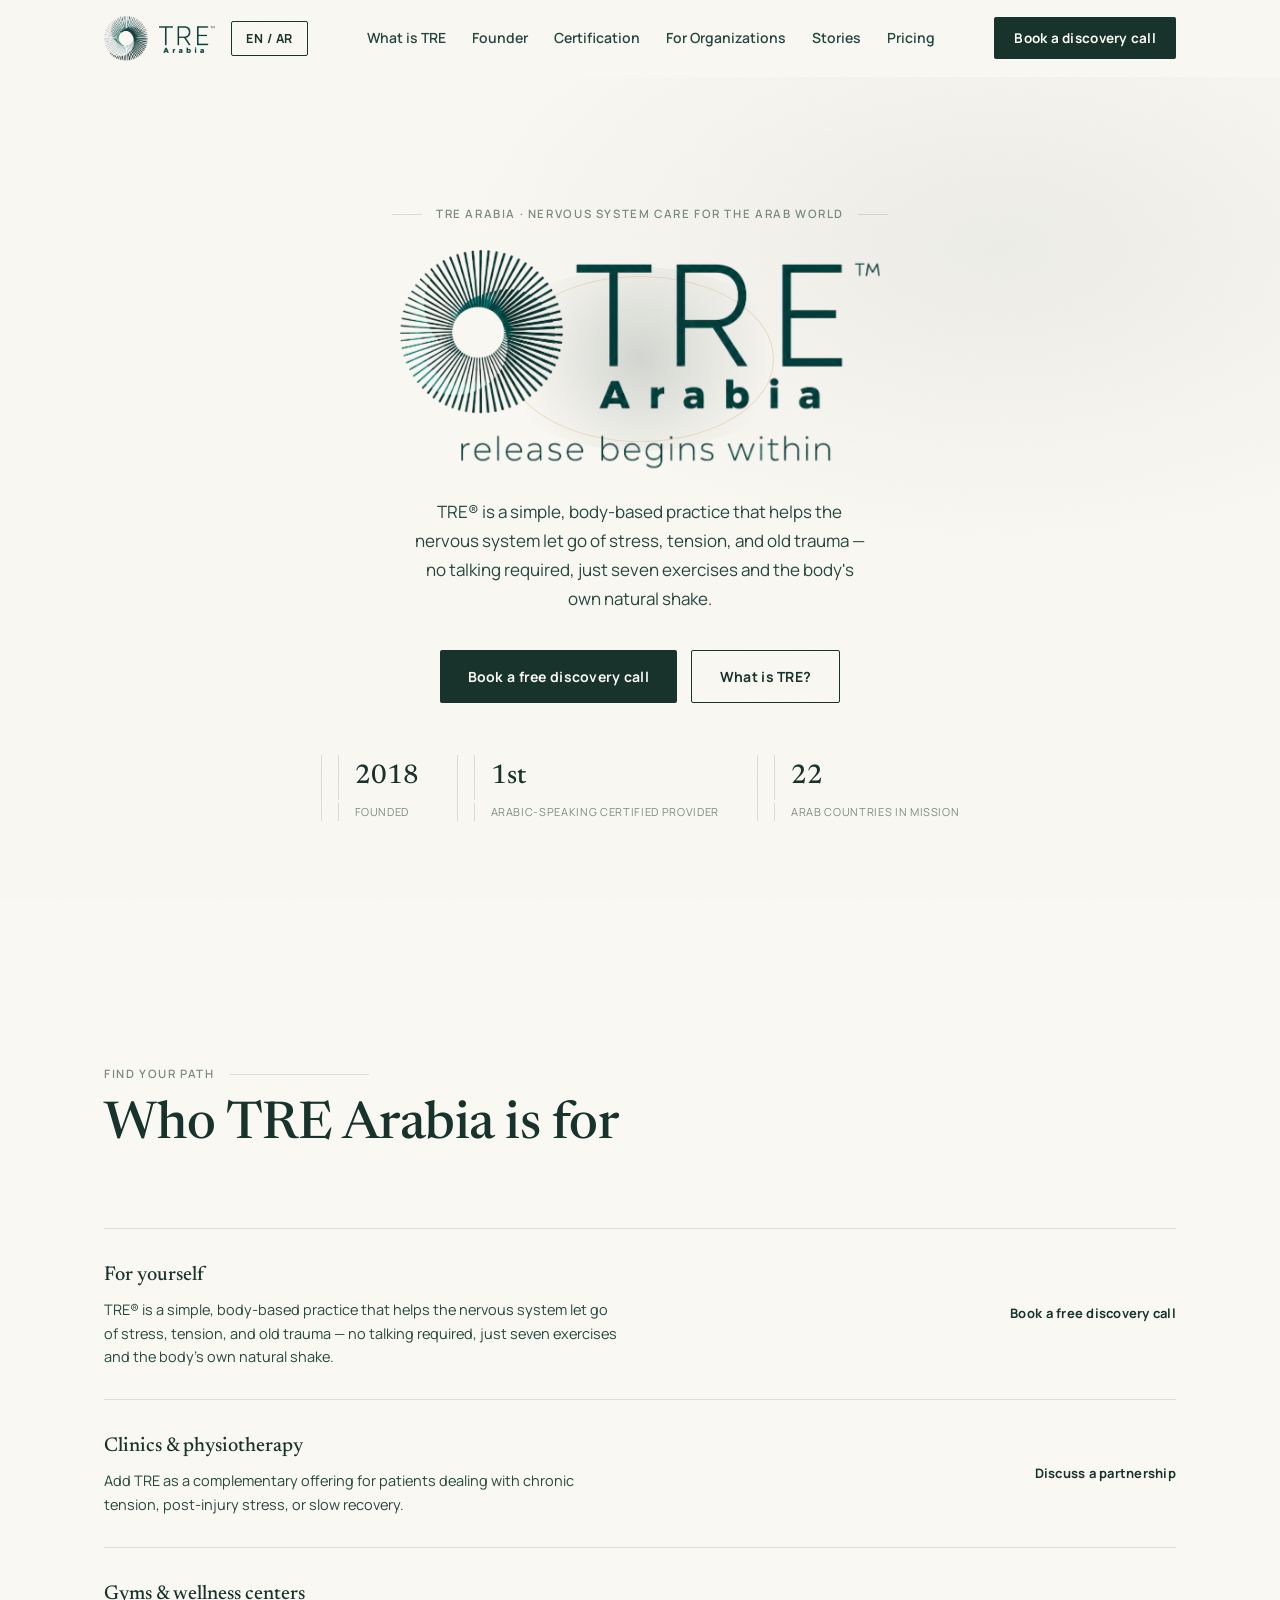
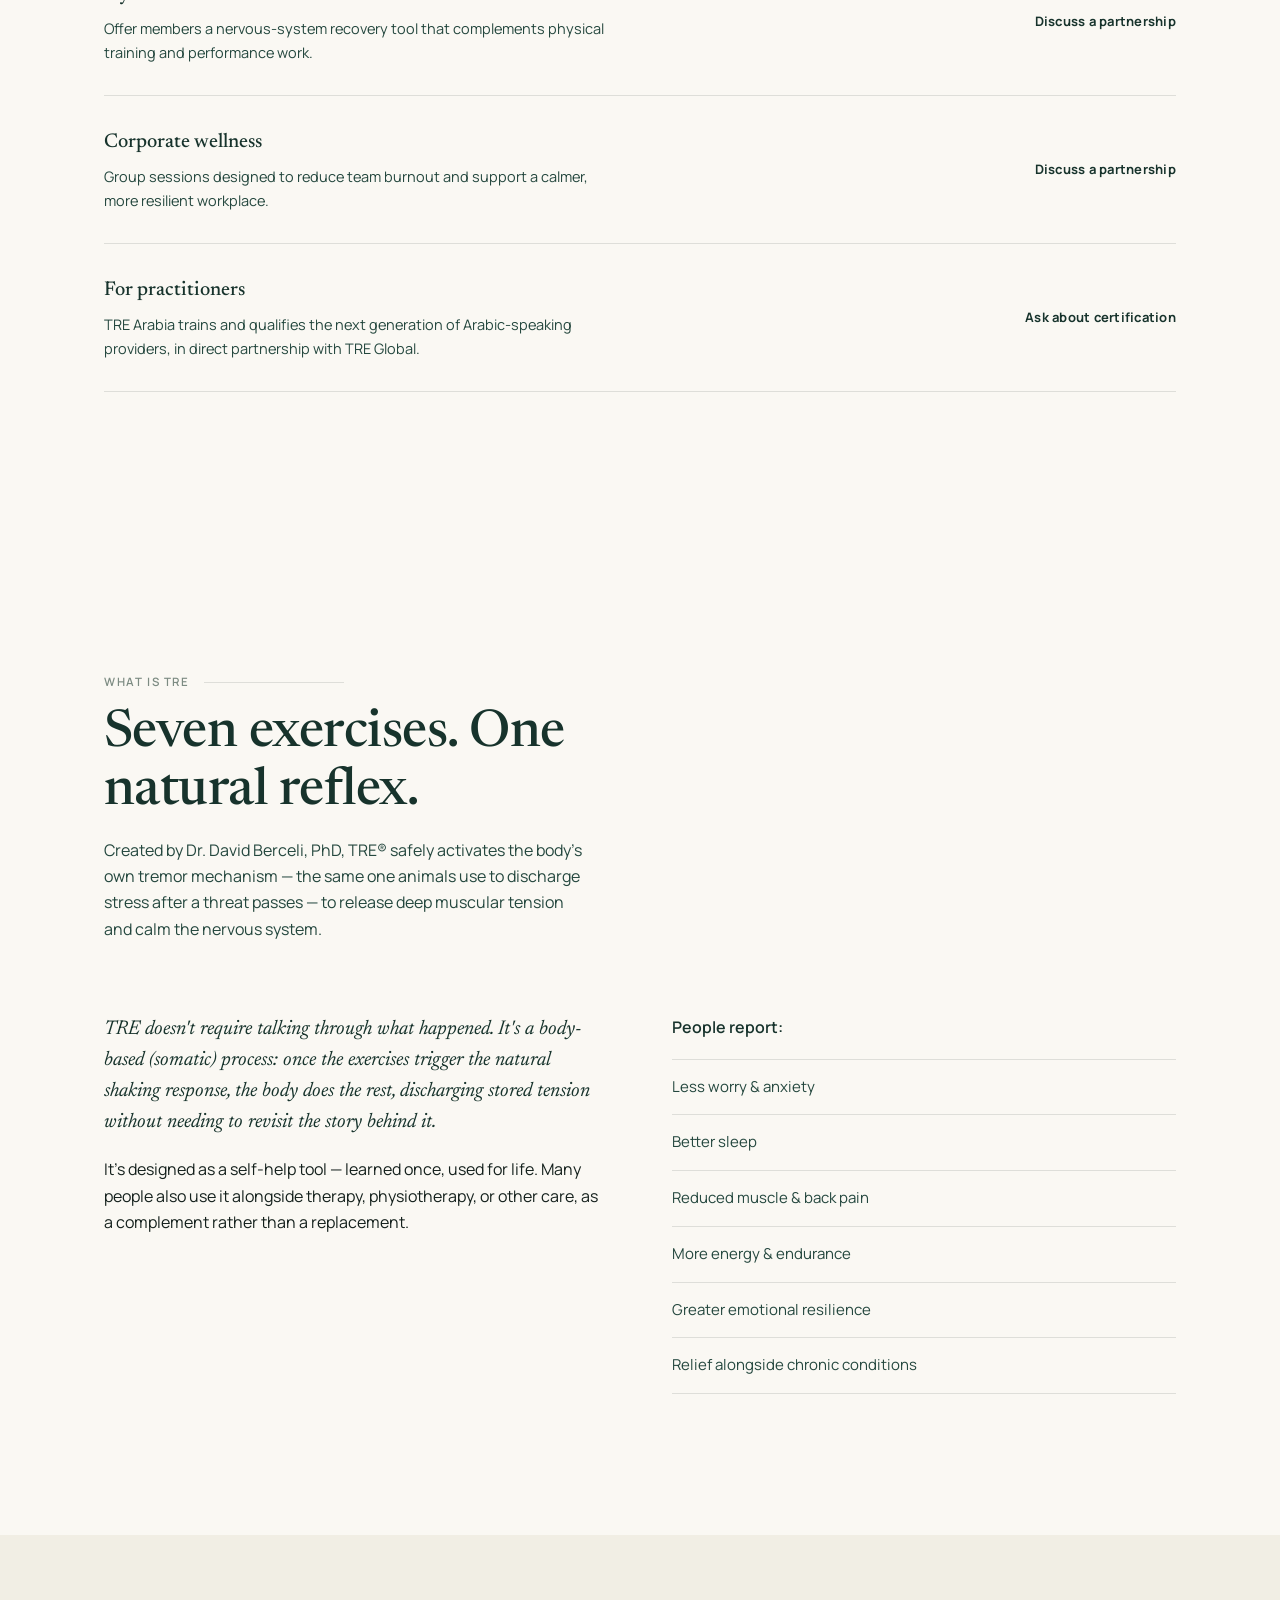
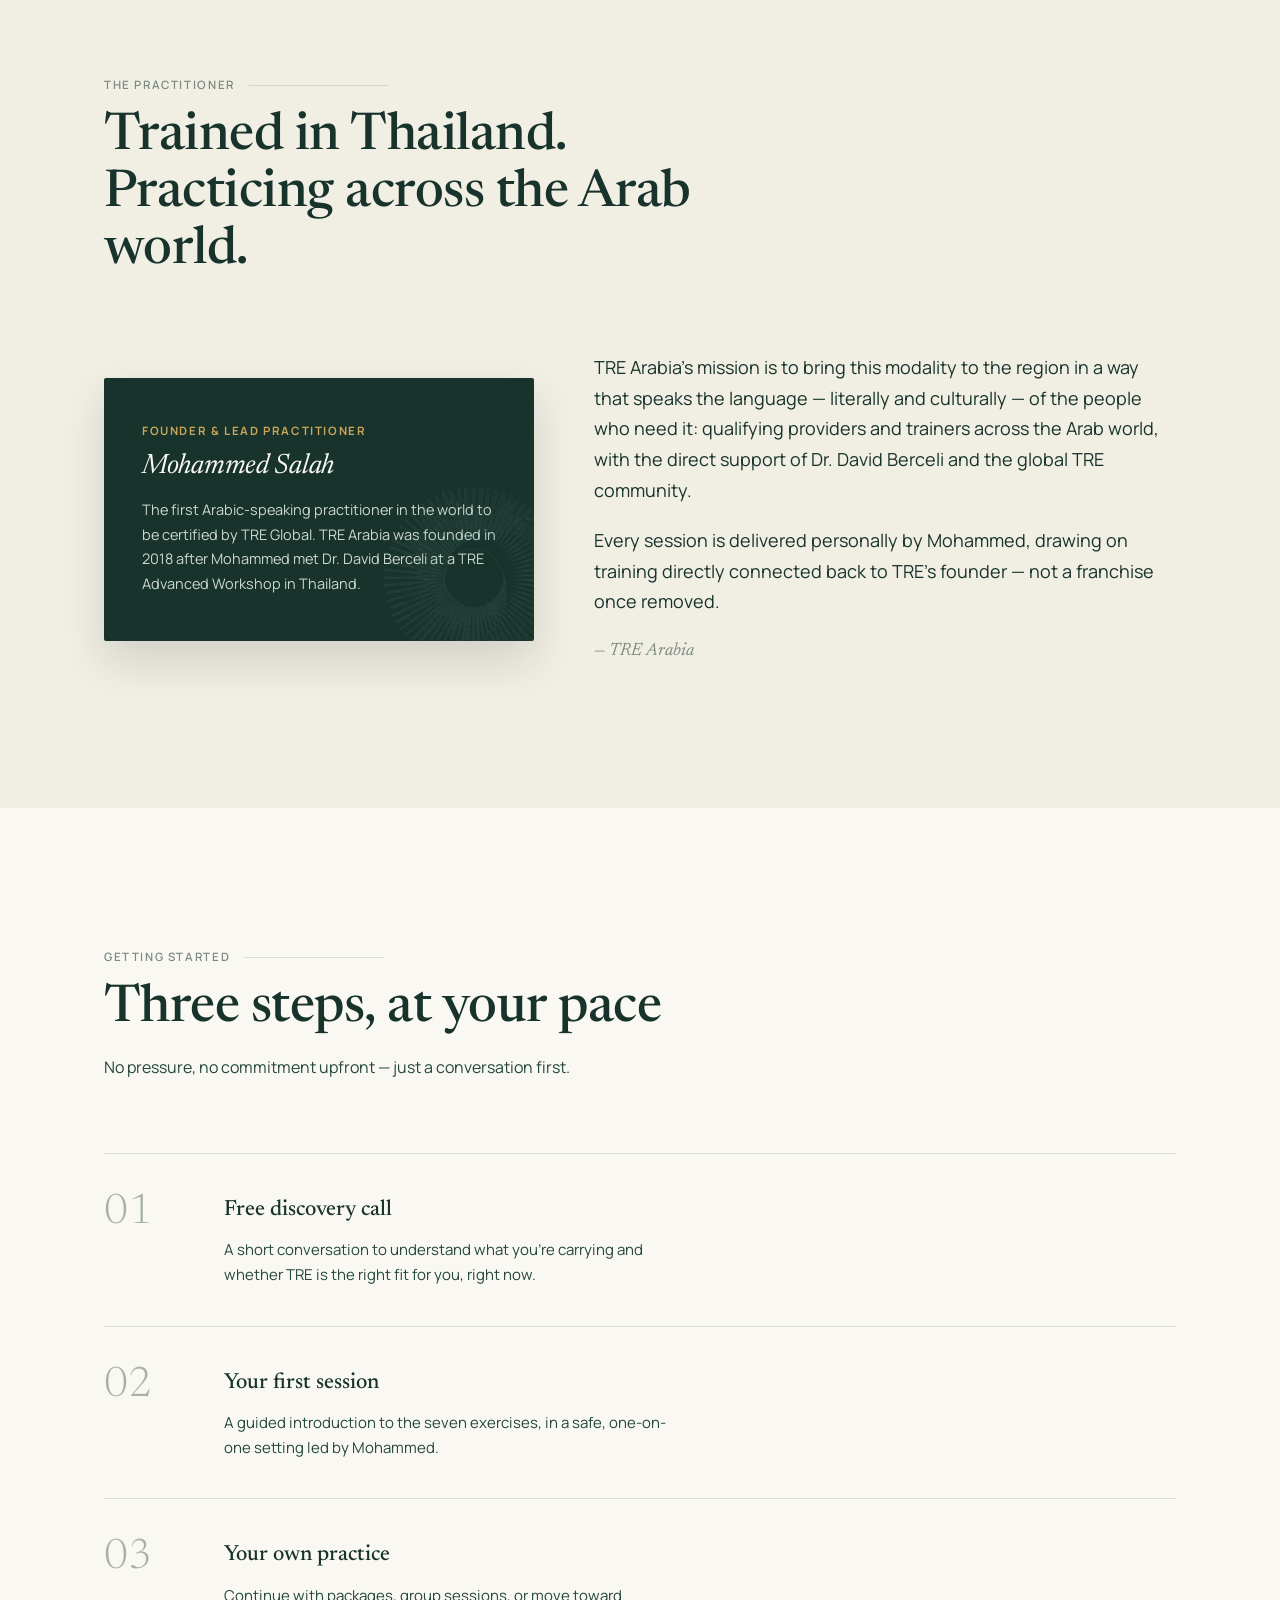
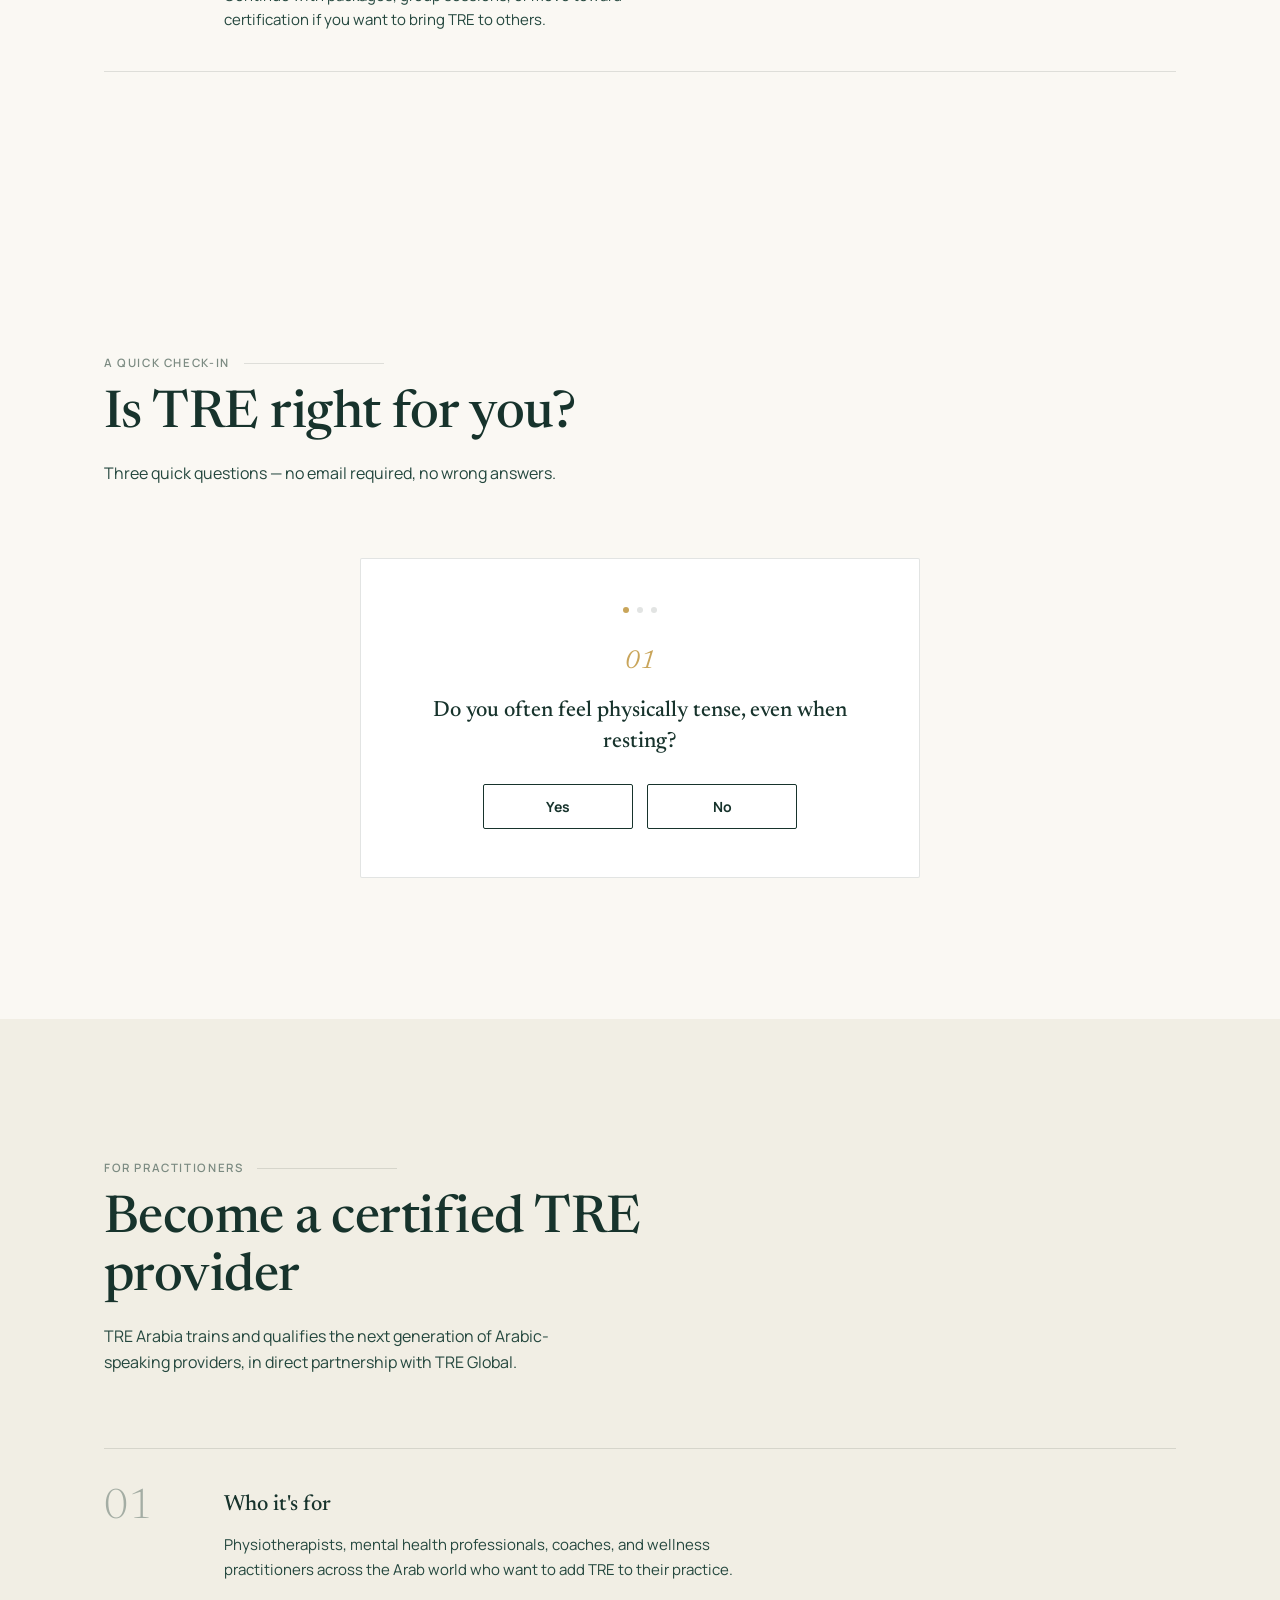
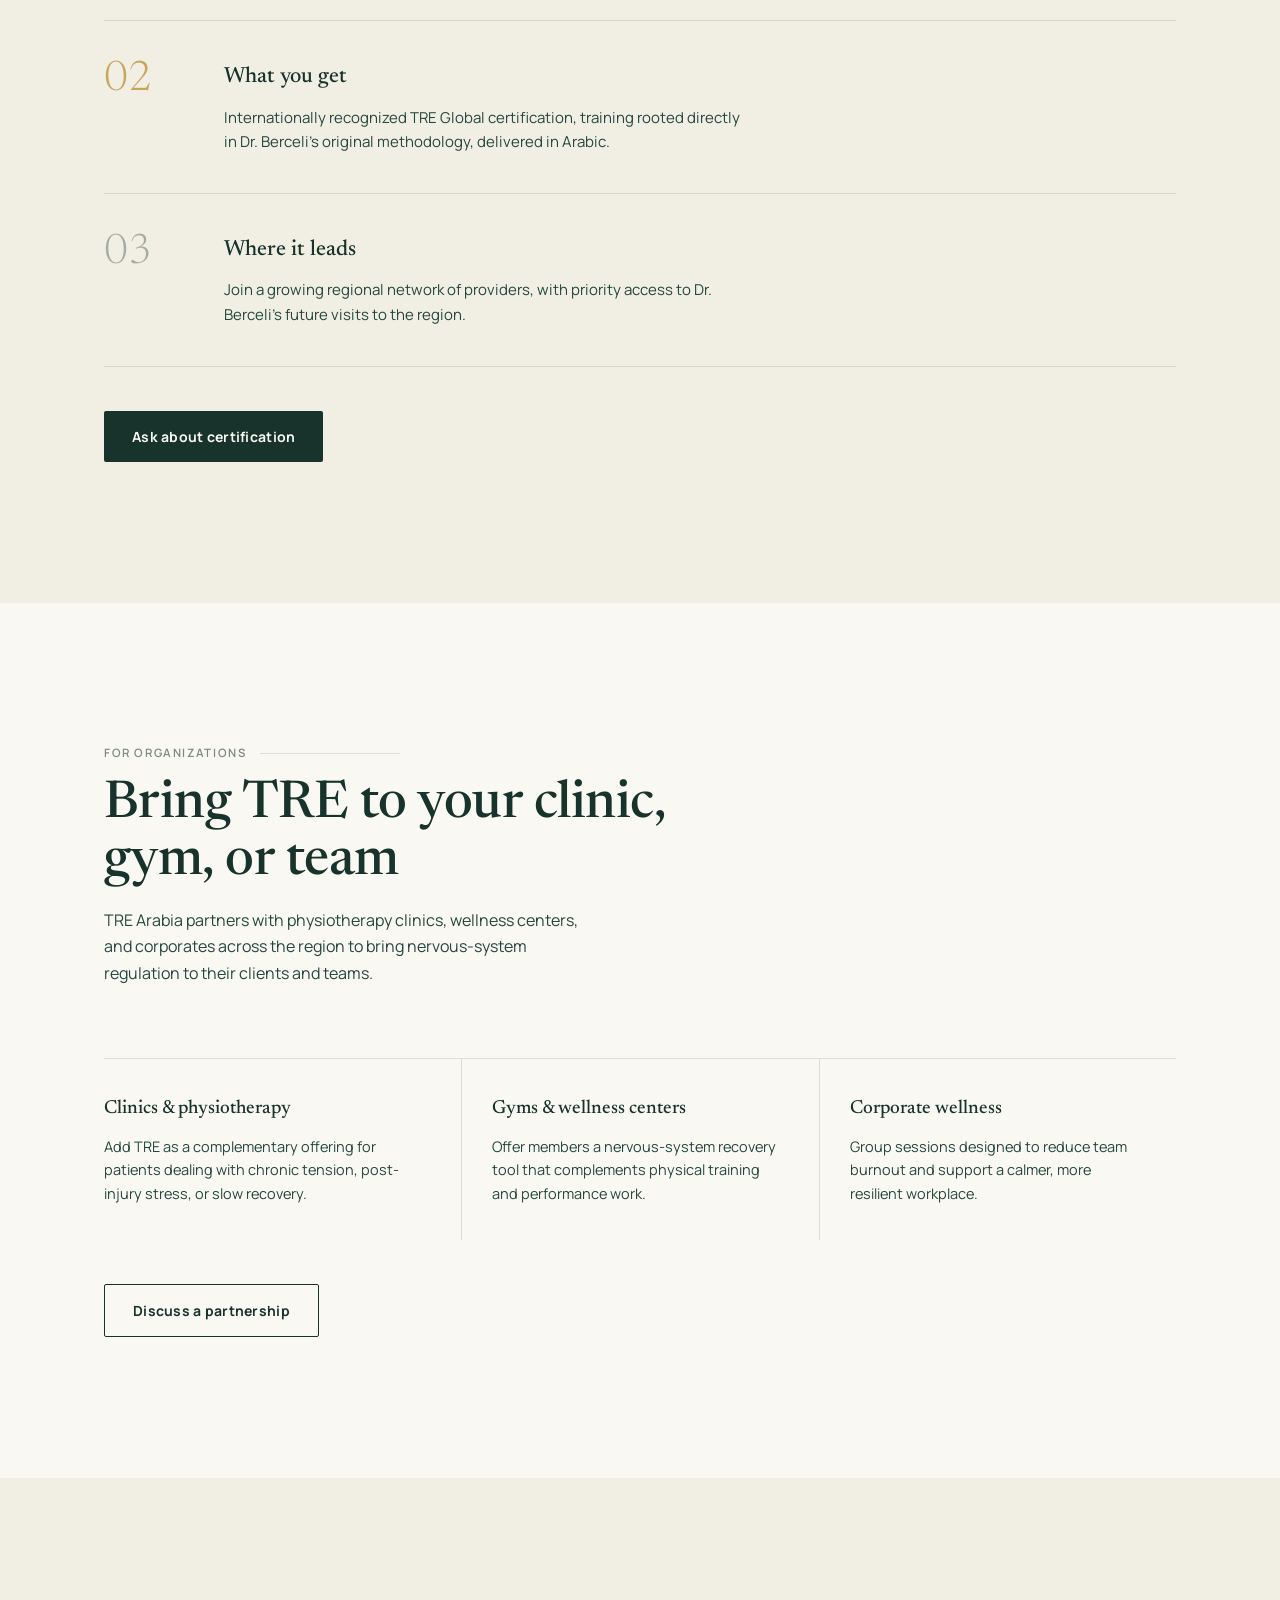
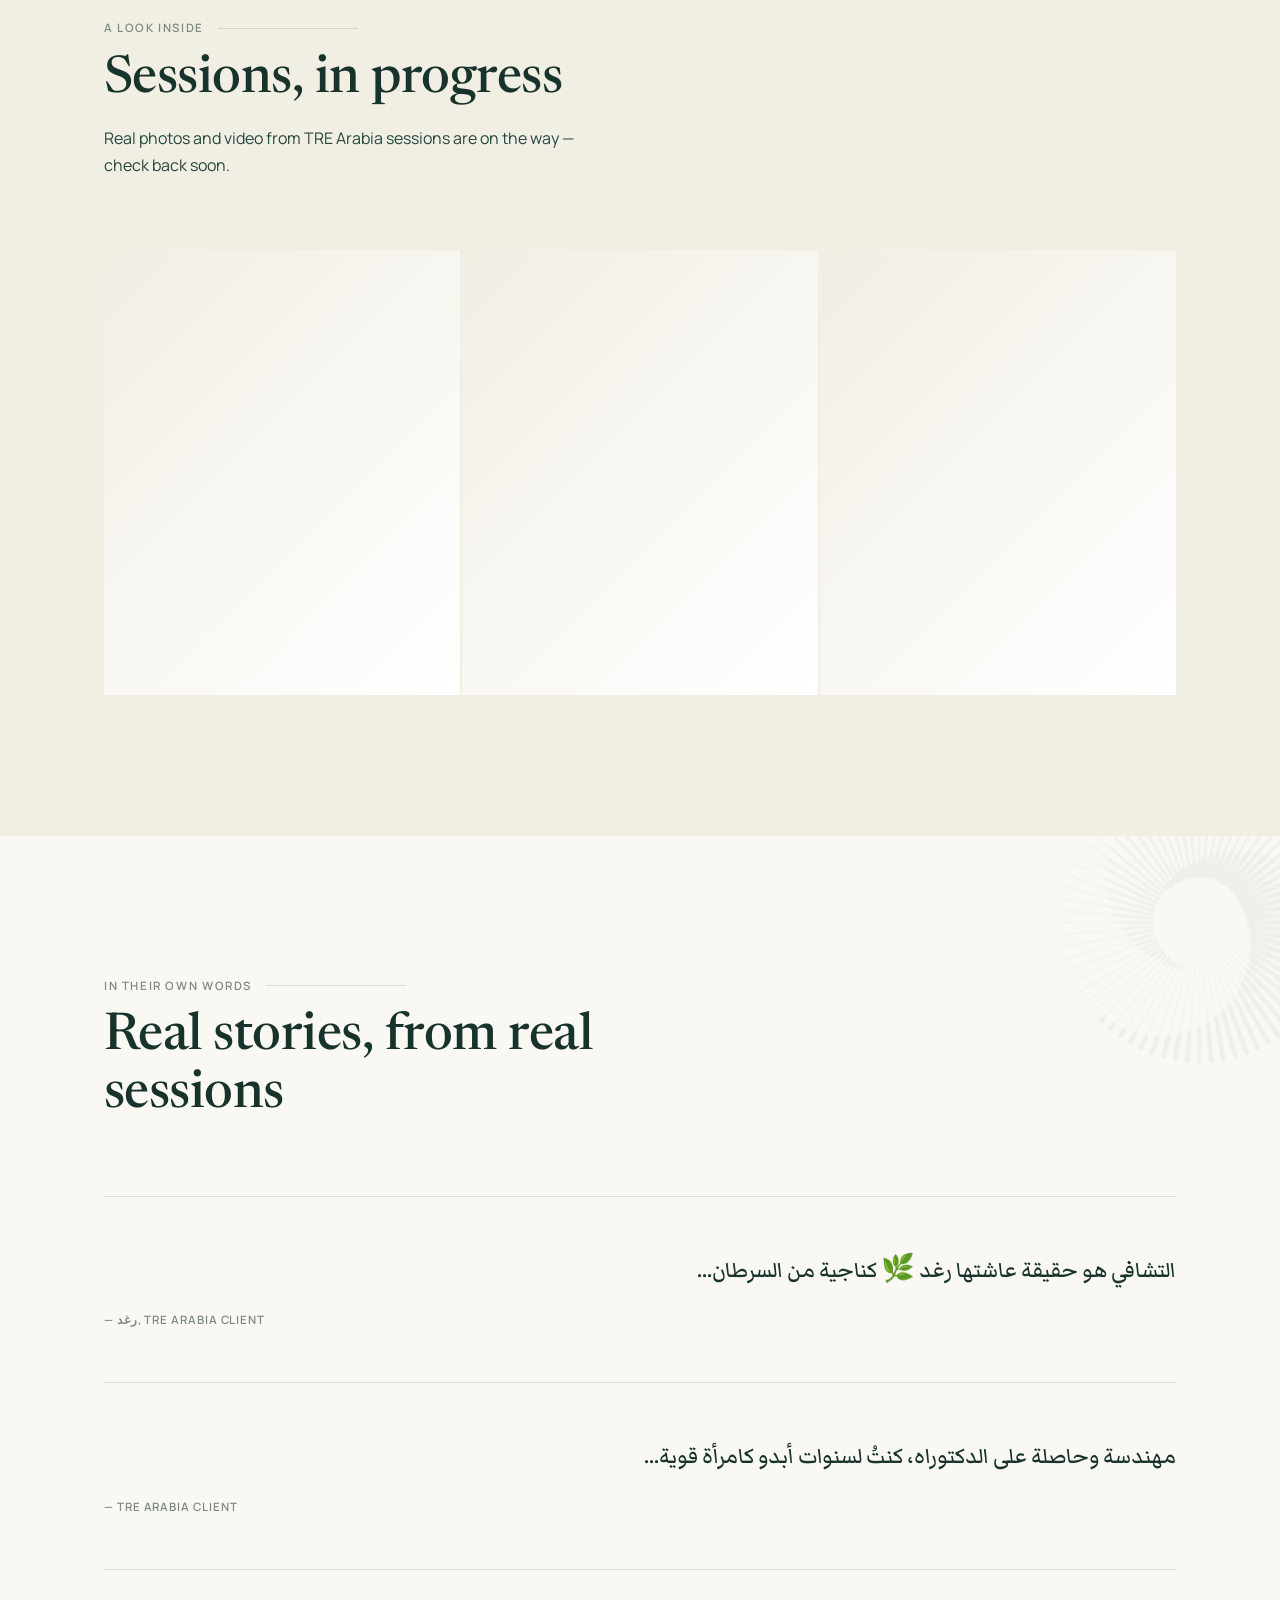
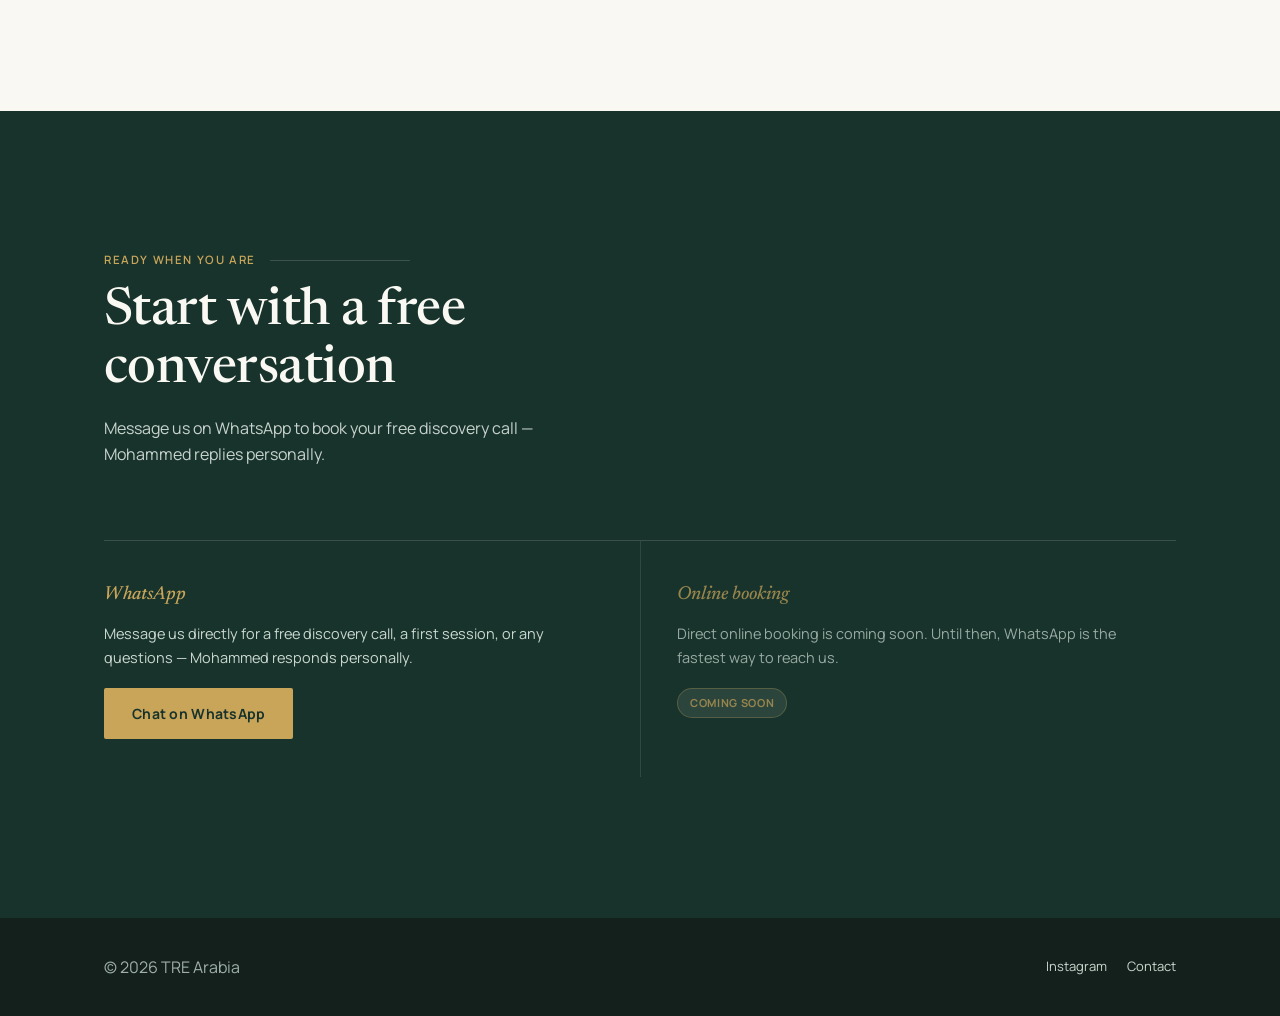
==== commit 52a38c07: "Add audience persona pages and pricing page Segments the site into 5 persona sub-pages (individuals," ====
--- a/index.html
+++ b/index.html
@@ -8,32 +8,11 @@
 <link rel="icon" href="logo.png">
 <link rel="preconnect" href="https://fonts.googleapis.com">
 <link href="https://fonts.googleapis.com/css2?family=Newsreader:ital,opsz,wght@0,6..72,300;0,6..72,400;0,6..72,500;0,6..72,600;1,6..72,400;1,6..72,500&family=Markazi+Text:wght@500;600;700&family=Manrope:wght@400;500;600;700;800&family=Cairo:wght@400;500;600;700;800&display=swap" rel="stylesheet">
-<link rel="stylesheet" href="styles.css?v=11">
+<link rel="stylesheet" href="styles.css?v=12">
 </head>
 <body>
 
-<nav class="nav">
-  <div class="wrap">
-    <div class="nav-left">
-      <a href="#top" class="nav-brand">
-        <img src="mark.webp" alt="" class="nav-mark">
-        <img src="wordmark.webp" alt="TRE Arabia" class="nav-wordmark">
-      </a>
-      <button id="lang-toggle" class="lang-toggle" aria-label="Toggle language">EN / <span class="ar-label">AR</span></button>
-    </div>
-    <div class="nav-links" id="nav-links">
-      <a href="#what-is-tre" data-en="What is TRE" data-ar="ما هو TRE">What is TRE</a>
-      <a href="#founder" data-en="Founder" data-ar="المؤسس">Founder</a>
-      <a href="#certification" data-en="Certification" data-ar="الشهادة">Certification</a>
-      <a href="#organizations" data-en="For Organizations" data-ar="للمؤسسات">For Organizations</a>
-      <a href="#testimonials" data-en="Stories" data-ar="قصص">Stories</a>
-    </div>
-    <a href="#contact" class="nav-cta" data-en="Book a discovery call" data-ar="احجز مكالمة تعارف">Book a discovery call</a>
-    <button id="nav-toggle" class="nav-toggle" aria-label="Toggle menu" aria-expanded="false" aria-controls="nav-links">
-      <span></span><span></span><span></span>
-    </button>
-  </div>
-</nav>
+<div id="site-nav"></div>
 
 <header class="hero" id="top">
   <div class="wrap hero-single">
@@ -58,6 +37,52 @@
     </div>
   </div>
 </header>
+
+<section id="who-its-for">
+  <div class="wrap">
+    <div class="section-head reveal">
+      <div class="eyebrow" data-en="Find your path" data-ar="اختر مسارك">Find your path</div>
+      <h2 data-en="Who TRE Arabia is for" data-ar="لمن TRE أرابيا؟">Who TRE Arabia is for</h2>
+    </div>
+    <div class="persona-list reveal">
+      <a class="persona-card" href="for-individuals.html">
+        <div class="persona-card-text">
+          <h4 data-en="For yourself" data-ar="لنفسك">For yourself</h4>
+          <p data-en="TRE® is a simple, body-based practice that helps the nervous system let go of stress, tension, and old trauma — no talking required, just seven exercises and the body's own natural shake." data-ar="TRE® هو تمرين جسدي بسيط يساعد الجهاز العصبي على تصريف التوتر والضغط والصدمات القديمة — دون الحاجة للحديث عن التفاصيل، فقط سبعة تمارين ورعشة الجسم الطبيعية.">TRE® is a simple, body-based practice that helps the nervous system let go of stress, tension, and old trauma — no talking required, just seven exercises and the body's own natural shake.</p>
+        </div>
+        <span class="persona-card-link" data-en="Book a free discovery call" data-ar="احجز مكالمة تعارف مجانية">Book a free discovery call <span class="arrow" aria-hidden="true">→</span></span>
+      </a>
+      <a class="persona-card" href="for-clinics.html">
+        <div class="persona-card-text">
+          <h4 data-en="Clinics &amp; physiotherapy" data-ar="العيادات والعلاج الطبيعي">Clinics &amp; physiotherapy</h4>
+          <p data-en="Add TRE as a complementary offering for patients dealing with chronic tension, post-injury stress, or slow recovery." data-ar="أضف TRE كخدمة مكمّلة للمرضى الذين يعانون من توتر مزمن أو ضغط ما بعد الإصابة أو تعافٍ بطيء.">Add TRE as a complementary offering for patients dealing with chronic tension, post-injury stress, or slow recovery.</p>
+        </div>
+        <span class="persona-card-link" data-en="Discuss a partnership" data-ar="لنتحدث عن شراكة">Discuss a partnership <span class="arrow" aria-hidden="true">→</span></span>
+      </a>
+      <a class="persona-card" href="for-gyms.html">
+        <div class="persona-card-text">
+          <h4 data-en="Gyms &amp; wellness centers" data-ar="الأندية ومراكز العافية">Gyms &amp; wellness centers</h4>
+          <p data-en="Offer members a nervous-system recovery tool that complements physical training and performance work." data-ar="قدّم لأعضائك أداة لتعافي الجهاز العصبي تُكمّل التدريب البدني وأداء الرياضيين.">Offer members a nervous-system recovery tool that complements physical training and performance work.</p>
+        </div>
+        <span class="persona-card-link" data-en="Discuss a partnership" data-ar="لنتحدث عن شراكة">Discuss a partnership <span class="arrow" aria-hidden="true">→</span></span>
+      </a>
+      <a class="persona-card" href="for-corporate.html">
+        <div class="persona-card-text">
+          <h4 data-en="Corporate wellness" data-ar="عافية الشركات">Corporate wellness</h4>
+          <p data-en="Group sessions designed to reduce team burnout and support a calmer, more resilient workplace." data-ar="جلسات جماعية مصمّمة لتقليل الاحتراق الوظيفي ودعم بيئة عمل أكثر هدوءًا ومرونة.">Group sessions designed to reduce team burnout and support a calmer, more resilient workplace.</p>
+        </div>
+        <span class="persona-card-link" data-en="Discuss a partnership" data-ar="لنتحدث عن شراكة">Discuss a partnership <span class="arrow" aria-hidden="true">→</span></span>
+      </a>
+      <a class="persona-card" href="for-practitioners.html">
+        <div class="persona-card-text">
+          <h4 data-en="For practitioners" data-ar="للممارسين">For practitioners</h4>
+          <p data-en="TRE Arabia trains and qualifies the next generation of Arabic-speaking providers, in direct partnership with TRE Global." data-ar="تُدرّب TRE أرابيا وتؤهّل الجيل القادم من الممارسين الناطقين بالعربية، بالتعاون المباشر مع TRE Global.">TRE Arabia trains and qualifies the next generation of Arabic-speaking providers, in direct partnership with TRE Global.</p>
+        </div>
+        <span class="persona-card-link" data-en="Ask about certification" data-ar="استفسر عن الشهادة">Ask about certification <span class="arrow" aria-hidden="true">→</span></span>
+      </a>
+    </div>
+  </div>
+</section>
 
 <section id="what-is-tre">
   <div class="wrap">
@@ -90,14 +115,14 @@
   <div class="wrap">
     <div class="section-head reveal">
       <div class="eyebrow" data-en="The practitioner" data-ar="الممارس">The practitioner</div>
-      <h2 data-en="Trained in Bali. Practicing across the Arab world." data-ar="تدرّب في بالي. يمارس في العالم العربي.">Trained in Bali. Practicing across the Arab world.</h2>
+      <h2 data-en="Trained in Thailand. Practicing across the Arab world." data-ar="تدرّب في تايلاند. يمارس في العالم العربي.">Trained in Thailand. Practicing across the Arab world.</h2>
     </div>
     <div class="founder reveal">
       <div class="founder-card">
         <img class="mark" src="mark.webp" alt="" loading="lazy">
         <div class="role" data-en="Founder &amp; Lead Practitioner" data-ar="المؤسس والممارس الرئيسي">Founder &amp; Lead Practitioner</div>
         <h3>Mohammed Salah</h3>
-        <p class="tag" data-en="The first Arabic-speaking practitioner in the world to be certified by TRE Global. TRE Arabia was founded in 2018 after Mohammed met Dr. David Berceli at a TRE Advanced Workshop in Bali, Indonesia." data-ar="أول ممارس ناطق بالعربية في العالم يحصل على شهادة TRE Global. تأسست TRE أرابيا في 2018 بعد أن قابل محمد الدكتور David Berceli في ورشة تدريب متقدمة في بالي، إندونيسيا.">The first Arabic-speaking practitioner in the world to be certified by TRE Global. TRE Arabia was founded in 2018 after Mohammed met Dr. David Berceli at a TRE Advanced Workshop in Bali, Indonesia.</p>
+        <p class="tag" data-en="The first Arabic-speaking practitioner in the world to be certified by TRE Global. TRE Arabia was founded in 2018 after Mohammed met Dr. David Berceli at a TRE Advanced Workshop in Thailand." data-ar="أول ممارس ناطق بالعربية في العالم يحصل على شهادة TRE Global. تأسست TRE أرابيا في 2018 بعد أن قابل محمد الدكتور David Berceli في ورشة تدريب متقدمة في تايلاند.">The first Arabic-speaking practitioner in the world to be certified by TRE Global. TRE Arabia was founded in 2018 after Mohammed met Dr. David Berceli at a TRE Advanced Workshop in Thailand.</p>
       </div>
       <div class="founder-quote">
         <p data-en="TRE Arabia's mission is to bring this modality to the region in a way that speaks the language — literally and culturally — of the people who need it: qualifying providers and trainers across the Arab world, with the direct support of Dr. David Berceli and the global TRE community." data-ar="رسالة TRE أرابيا هي جلب هذه الطريقة إلى المنطقة بلغة أهلها — حرفيًا وثقافيًا: تأهيل ممارسين ومدربين في العالم العربي، بدعم مباشر من الدكتور David Berceli ومجتمع TRE العالمي.">TRE Arabia's mission is to bring this modality to the region in a way that speaks the language — literally and culturally — of the people who need it: qualifying providers and trainers across the Arab world, with the direct support of Dr. David Berceli and the global TRE community.</p>
@@ -301,16 +326,8 @@
   </div>
 </section>
 
-<footer>
-  <div class="wrap">
-    <div>© <span id="year"></span> <span data-en="TRE Arabia" data-ar="TRE أرابيا">TRE Arabia</span></div>
-    <div class="foot-links">
-      <a href="https://instagram.com/tre_arabia" target="_blank" rel="noopener">Instagram</a>
-      <a href="#contact" data-en="Contact" data-ar="تواصل">Contact</a>
-    </div>
-  </div>
-</footer>
-
-<script src="script.js?v=9"></script>
+<div id="site-footer"></div>
+
+<script src="script.js?v=10"></script>
 </body>
 </html>
--- a/styles.css
+++ b/styles.css
@@ -79,8 +79,10 @@
 }
 
 /* ============================================================
-   NAV
-   ============================================================ */
+   NAV (loaded from partials/nav.html — min-height avoids a layout
+   jump while the fetch resolves)
+   ============================================================ */
+#site-nav{ min-height:76px; }
 .nav{
   position:sticky; top:0; z-index:50;
   background:rgba(250,248,243,.92); backdrop-filter:blur(8px);
@@ -249,6 +251,19 @@
 
 
 /* ============================================================
+   PAGE HEAD — lean header for standalone persona/pricing pages
+   (same restrained language as the homepage hero, without the
+   lockup image or stats row)
+   ============================================================ */
+.page-head{ padding:76px 0 8px; text-align:center; }
+.page-head .wrap{ max-width:720px; }
+.page-head .eyebrow{ justify-content:center; margin-bottom:22px; }
+.page-head .eyebrow::before, .page-head .eyebrow::after{ content:''; width:30px; height:1px; background:var(--line); }
+.page-head h1{ font-size:clamp(34px,5vw,54px); }
+.page-head p.lede{ margin:18px auto 0; max-width:540px; font-size:16.5px; color:var(--teal-mid); line-height:1.7; }
+.page-head .actions{ margin-top:34px; display:flex; gap:14px; justify-content:center; flex-wrap:wrap; }
+
+/* ============================================================
    SECTION SCAFFOLD
    ============================================================ */
 section{ padding:clamp(72px, 11vw, 148px) 0; }
@@ -257,6 +272,30 @@
 .section-head .eyebrow::after{ content:''; flex:1; height:1px; background:var(--line); max-width:140px; }
 .section-head h2{ font-size:clamp(32px,4.2vw,52px); margin-top:14px; }
 .section-head p{ color:var(--teal-mid); margin-top:16px; font-size:16px; max-width:480px; }
+
+/* ============================================================
+   WHO IT'S FOR — audience router, hairline rows ending in a link
+   ============================================================ */
+.persona-list{ display:flex; flex-direction:column; border-top:1px solid var(--line); margin-top:8px; }
+.persona-card{
+  display:flex; align-items:center; justify-content:space-between; gap:28px;
+  padding:30px 0; border-bottom:1px solid var(--line);
+  padding-inline-start:0; transition:padding-inline-start .35s var(--ease);
+}
+.persona-card:hover{ padding-inline-start:14px; }
+.persona-card-text h4{ font-family:var(--serif); font-weight:500; font-size:20px; color:var(--teal-deep); margin-bottom:6px; }
+.persona-card-text p{ font-size:14.5px; color:var(--teal-mid); max-width:520px; }
+.persona-card-link{
+  font-size:13px; font-weight:700; letter-spacing:.02em; color:var(--teal-deep);
+  white-space:nowrap; display:inline-flex; align-items:center; gap:6px; flex-shrink:0;
+}
+.persona-card-link .arrow{ display:inline-block; transition:transform .25s var(--ease); }
+.persona-card:hover .persona-card-link .arrow{ transform:translateX(4px); }
+body.lang-ar .persona-card:hover .persona-card-link .arrow{ transform:translateX(-4px) scaleX(-1); }
+body.lang-ar .persona-card-link .arrow{ display:inline-block; transform:scaleX(-1); }
+@media (max-width:640px){
+  .persona-card{ flex-direction:column; align-items:flex-start; gap:12px; }
+}
 
 /* ============================================================
    WHAT IS TRE
@@ -453,6 +492,66 @@
 }
 
 /* ============================================================
+   PRICING PAGE
+   ============================================================ */
+.mode-toggle{ display:inline-flex; border:1px solid var(--teal-deep); border-radius:2px; overflow:hidden; }
+.mode-toggle button{
+  padding:11px 24px; font-family:var(--sans); font-weight:700; font-size:13.5px; letter-spacing:.02em;
+  background:none; border:none; color:var(--teal-deep); cursor:pointer; transition:background .25s var(--ease), color .25s var(--ease);
+}
+.mode-toggle button + button{ border-inline-start:1px solid var(--teal-deep); }
+.mode-toggle button.is-active{ background:var(--teal-deep); color:var(--cream); }
+
+.pricing-grid{ display:grid; grid-template-columns:repeat(3,1fr); gap:24px; align-items:stretch; margin-top:36px; }
+.pricing-card{
+  background:#fff; border:1px solid var(--line); border-radius:2px; padding:34px 28px;
+  display:flex; flex-direction:column; box-shadow:0 1px 3px rgba(20,32,28,.05);
+  transition:transform .3s var(--ease), box-shadow .3s var(--ease);
+}
+.pricing-card:hover{ transform:translateY(-4px); box-shadow:0 16px 30px rgba(20,32,28,.08); }
+.pricing-card h4{ font-family:var(--serif); font-weight:500; font-size:19px; color:var(--teal-deep); margin-bottom:14px; }
+.pricing-card .price{ font-family:var(--serif); font-size:38px; font-weight:500; color:var(--teal-deep); }
+.pricing-card .price .cur{ font-size:15px; font-weight:600; color:var(--sage); margin-inline-start:6px; }
+.pricing-card .price-note{ font-size:12.5px; color:var(--sage); margin-top:4px; margin-bottom:20px; }
+.pricing-card p.desc{ font-size:14px; color:var(--teal-mid); flex:1; margin-bottom:20px; }
+.pricing-card .badge{
+  display:inline-block; font-size:10.5px; font-weight:700; letter-spacing:.08em; text-transform:uppercase;
+  color:var(--brass); border:1px solid rgba(201,165,90,.4); border-radius:20px; padding:4px 10px;
+  margin-bottom:14px; align-self:flex-start;
+}
+.pricing-card--featured{ background:var(--teal-deep); border-color:transparent; transform:scale(1.04); z-index:1; box-shadow:0 16px 34px rgba(20,32,28,.16); }
+.pricing-card--featured:hover{ transform:translateY(-4px) scale(1.04); }
+.pricing-card--featured h4, .pricing-card--featured .price{ color:var(--cream); }
+.pricing-card--featured .price .cur{ color:var(--brass); }
+.pricing-card--featured .price-note, .pricing-card--featured p.desc{ color:#CBD8D0; }
+.pricing-card .btn{ align-self:flex-start; }
+
+.pricing-group-note{
+  margin-top:8px; padding:26px 0; border-top:1px solid var(--line);
+  display:flex; align-items:baseline; justify-content:space-between; flex-wrap:wrap; gap:12px;
+}
+.pricing-group-note h5{ font-family:var(--serif); font-weight:500; font-style:italic; font-size:17px; color:var(--teal-deep); }
+.pricing-group-note p{ font-size:14px; color:var(--teal-mid); margin-top:4px; }
+.pricing-group-note .price{ font-family:var(--serif); font-size:20px; color:var(--teal-deep); font-weight:500; white-space:nowrap; }
+
+.cert-price-block{
+  background:var(--teal-deep); color:var(--cream); border-radius:2px; padding:44px 40px;
+  display:flex; flex-wrap:wrap; align-items:center; justify-content:space-between; gap:28px;
+}
+.cert-price-block h4{ color:var(--cream); font-family:var(--serif); font-weight:500; font-style:italic; font-size:24px; }
+.cert-price-block p{ color:#CBD8D0; font-size:14.5px; margin-top:10px; max-width:420px; }
+.cert-price-block .price{ font-family:var(--serif); font-size:40px; color:var(--brass); font-weight:500; white-space:nowrap; }
+.cert-price-block .price .cur{ font-size:15px; margin-inline-start:6px; }
+.cert-price-block .btn-primary{ background:var(--brass); color:var(--teal-deep); }
+.cert-price-block .btn-primary:hover{ background:#dbb96e; }
+
+@media (max-width:860px){
+  .pricing-grid{ grid-template-columns:1fr; }
+  .pricing-card--featured{ transform:none; }
+  .pricing-card--featured:hover{ transform:translateY(-4px); }
+}
+
+/* ============================================================
    FOOTER
    ============================================================ */
 footer{ background:var(--ink); color:#9FB0A9; padding:36px 0; }
